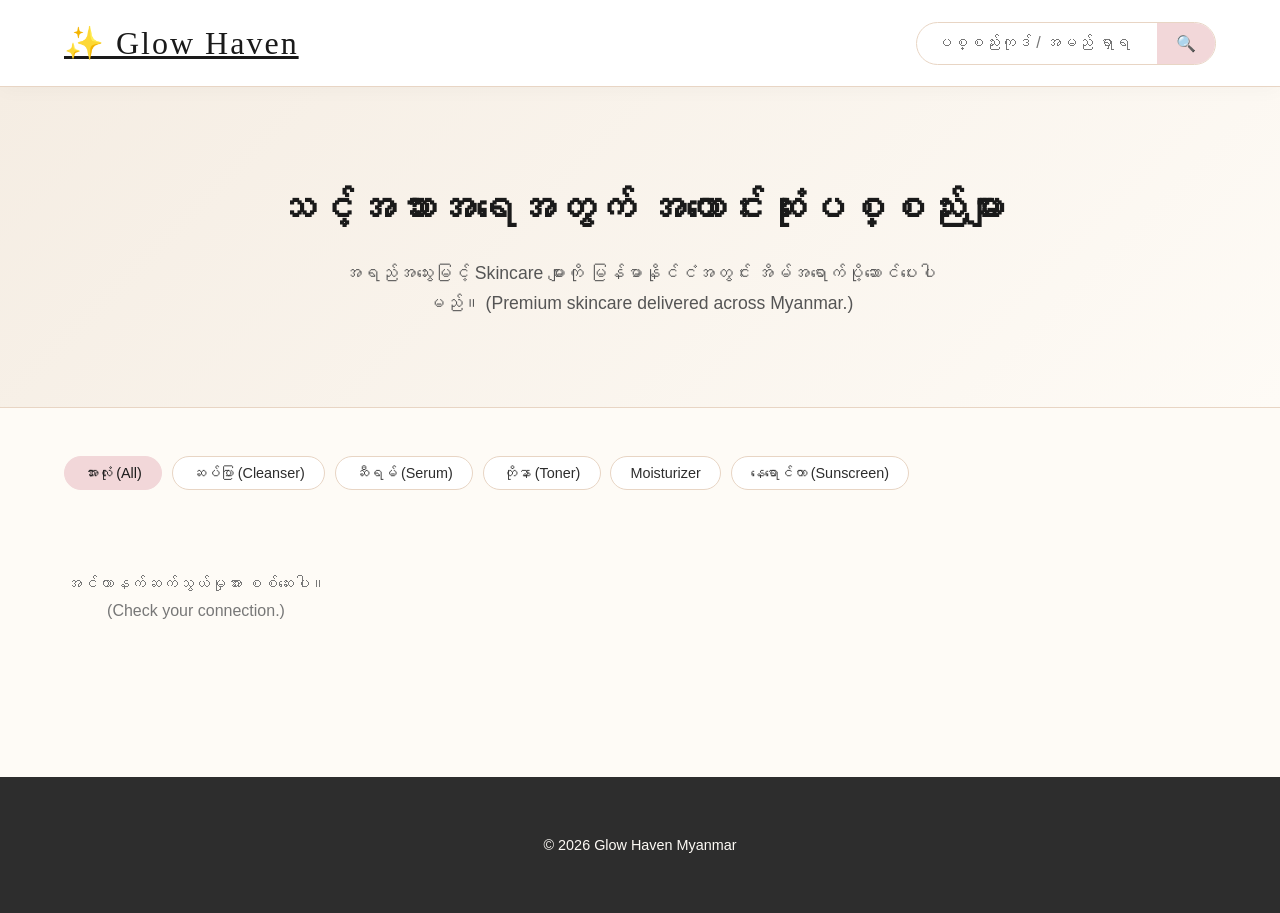
==== index.html @ 2dd92ecd "Initial skincare store" ====
<!DOCTYPE html>
<html lang="my">
<head>
    <meta charset="UTF-8">
    <meta name="viewport" content="width=device-width, initial-scale=1.0">
    <title>Glow Haven | အသားအရေထိန်းပစ္စည်းများ</title>
    <link rel="stylesheet" href="css/style.css">
</head>
<body>
    <header class="site-header">
        <div class="container">
            <a href="index.html" class="brand-logo">✨ Glow Haven</a>
            <div class="search-box">
                <input type="text" id="searchInput" placeholder="ပစ္စည်းကုဒ် / အမည် ရှာရန်... (SKU or Name)" autocomplete="off">
                <button id="searchBtn" aria-label="ရှာမည်">🔍</button>
            </div>
        </div>
    </header>

    <section class="hero">
        <div class="container">
            <h2>သင့်အသားအရေအတွက် အကောင်းဆုံးပစ္စည်းများ</h2>
            <p>အရည်အသွေးမြင့် Skincare များကို မြန်မာနိုင်ငံအတွင်း အိမ်အရောက်ပို့ဆောင်ပေးပါမည်။ (Premium skincare delivered across Myanmar.)</p>
        </div>
    </section>

    <main class="container">
        <div class="filter-bar" id="filterBar">
            <button class="filter-chip active" data-filter="all">အားလုံး (All)</button>
            <button class="filter-chip" data-filter="Cleanser">ဆပ်ပြာ (Cleanser)</button>
            <button class="filter-chip" data-filter="Serum">ဆီရမ် (Serum)</button>
            <button class="filter-chip" data-filter="Toner">တိုနာ (Toner)</button>
            <button class="filter-chip" data-filter="Moisturizer">Moisturizer</button>
            <button class="filter-chip" data-filter="Sunscreen">နေရောင်ကာ (Sunscreen)</button>
        </div>

        <section id="featured-section" class="product-grid">
            <div class="loading-spinner">
                <div class="spinner"></div>
                <p>ပစ္စည်းများကို ရယူနေသည်... (Loading products)</p>
            </div>
        </section>
    </main>

    <footer class="site-footer">
        <div class="container">
            <p>© 2026 Glow Haven Myanmar</p>
        </div>
    </footer>

    <script src="js/config.js"></script>
    <script src="js/data.js"></script>
    <script src="js/search.js"></script>
    <script src="js/ui.js"></script>
    <script src="js/telegram.js"></script>
    <script>
        document.addEventListener('DOMContentLoaded', async () => {
            try {
                await fetchProducts();
                const featured = products.filter(p => p.featured).length ? products.filter(p => p.featured) : products;
                renderProducts(featured);
            } catch (e) {
                document.getElementById('featured-section').innerHTML = '<p class="empty-state">အင်တာနက်ဆက်သွယ်မှုအား စစ်ဆေးပါ။ (Check your connection.)</p>';
            }

            // Filter buttons
            document.querySelectorAll('.filter-chip').forEach(chip => {
                chip.addEventListener('click', () => {
                    document.querySelectorAll('.filter-chip').forEach(c => c.classList.remove('active'));
                    chip.classList.add('active');
                    const cat = chip.getAttribute('data-filter');
                    if (cat === 'all') {
                        renderProducts(products);
                    } else {
                        filterProducts({ category: cat });
                    }
                });
            });

            // Search
            const searchInput = document.getElementById('searchInput');
            const searchBtn = document.getElementById('searchBtn');
            function performSearch() { handleSearch(searchInput.value); }
            searchBtn.addEventListener('click', performSearch);
            let debounce;
            searchInput.addEventListener('input', () => {
                clearTimeout(debounce);
                debounce = setTimeout(performSearch, 300);
            });
            searchInput.addEventListener('keypress', (e) => {
                if (e.key === 'Enter') { clearTimeout(debounce); performSearch(); }
            });
        });
    </script>
</body>
</html>
---- css/style.css ----
/* ============================================
   LUXURY SKINCARE DESIGN – WHITE + BEIGE + SOFT PINK
   Accents: Black & Deep Red
   ============================================ */

:root {
    --white: #FFFFFF;
    --cream: #FEFBF6;
    --beige: #F5EDE3;
    --beige-light: #E8D5C4;
    --soft-pink: #F2D7D9;
    --soft-pink-light: #F9ECEE;
    --charcoal: #2D2D2D;
    --soft-black: #1A1A1A;
    --deep-red: #B71C1C;
    --red-hover: #C1292E;
    --gold-accent: #C9A96E; /* kept for subtle elements */

    --font-heading: 'Georgia', 'Times New Roman', 'Padauk', 'Noto Sans Myanmar', serif;
    --font-body: 'Padauk', 'Noto Sans Myanmar', 'Helvetica Neue', Arial, sans-serif;

    --radius-sm: 6px;
    --radius-md: 12px;
    --radius-pill: 30px;
    --shadow-card: 0 4px 20px rgba(0,0,0,0.04);
    --shadow-hover: 0 10px 30px rgba(0,0,0,0.08);
    --transition: 0.3s cubic-bezier(0.4, 0, 0.2, 1);
}

* { box-sizing: border-box; margin: 0; padding: 0; }
html { font-size: 16px; scroll-behavior: smooth; }
body {
    font-family: var(--font-body);
    background: var(--cream);
    color: var(--charcoal);
    line-height: 1.7;
}

.container { width: 90%; max-width: 1200px; margin: 0 auto; padding: 1.5rem 0; }

/* HEADER */
.site-header {
    background: rgba(255,255,255,0.95);
    backdrop-filter: blur(10px);
    box-shadow: 0 2px 20px rgba(0,0,0,0.03);
    position: sticky; top: 0; z-index: 100;
    border-bottom: 1px solid var(--beige-light);
}
.site-header .container {
    display: flex; justify-content: space-between; align-items: center; padding: 1rem 0;
}
.brand-logo {
    font-family: var(--font-heading);
    font-size: 2rem; color: var(--soft-black);
    letter-spacing: 2px;
}
.search-box {
    display: flex; align-items: center;
    background: var(--white); border: 1px solid var(--beige-light);
    border-radius: var(--radius-pill); overflow: hidden;
    transition: var(--transition);
}
.search-box:focus-within {
    border-color: var(--soft-pink); box-shadow: 0 0 0 4px rgba(242,215,217,0.4);
}
.search-box input {
    border: none; padding: 0.7rem 1.2rem; font-size: 1rem;
    outline: none; width: 240px; background: transparent;
    font-family: var(--font-body);
}
.search-box button {
    background: var(--soft-pink); border: none; padding: 0.7rem 1.2rem;
    color: var(--soft-black); font-size: 1rem; cursor: pointer;
    transition: var(--transition);
}
.search-box button:hover { background: var(--beige-light); }

/* HERO */
.hero {
    background: linear-gradient(135deg, var(--beige) 0%, var(--cream) 100%);
    padding: 4rem 0; text-align: center;
    border-bottom: 1px solid var(--beige-light);
}
.hero h2 { font-family: var(--font-heading); font-size: 2.5rem; color: var(--soft-black); margin-bottom: 1rem; }
.hero p { font-size: 1.1rem; color: #555; max-width: 600px; margin: 0 auto; }

/* FILTER BAR */
.filter-bar {
    display: flex; flex-wrap: wrap; gap: 0.6rem; margin: 1.5rem 0;
}
.filter-chip {
    padding: 0.5rem 1.2rem;
    border: 1px solid var(--beige-light);
    border-radius: var(--radius-pill);
    background: var(--white);
    font-size: 0.9rem; cursor: pointer;
    transition: var(--transition);
    color: var(--charcoal);
}
.filter-chip.active, .filter-chip:hover {
    background: var(--soft-pink); border-color: var(--soft-pink);
    color: var(--soft-black);
}

/* PRODUCT GRID */
.product-grid {
    display: grid;
    grid-template-columns: repeat(auto-fill, minmax(240px, 1fr));
    gap: 2rem; margin: 2rem 0;
}

/* PRODUCT CARD */
.product-card {
    background: var(--white); border-radius: var(--radius-md);
    overflow: hidden; box-shadow: var(--shadow-card);
    transition: var(--transition); cursor: pointer;
    border: 1px solid transparent;
}
.product-card:hover {
    transform: translateY(-6px);
    box-shadow: var(--shadow-hover);
    border-color: var(--soft-pink);
}
.card-image-container { position: relative; overflow: hidden; }
.card-image-container img {
    width: 100%; height: 260px; object-fit: cover;
    transition: transform 0.5s ease;
}
.product-card:hover img { transform: scale(1.04); }
.product-info { padding: 1rem 1rem 1.5rem; display: flex; flex-direction: column; gap: 0.4rem; }
.product-code {
    font-size: 0.75rem; text-transform: uppercase; color: var(--deep-red);
    font-weight: 600; letter-spacing: 1px;
}
.product-info h3 { font-family: var(--font-heading); font-size: 1.1rem; color: var(--soft-black); }
.short-desc { font-size: 0.9rem; color: #666; }
.price { font-weight: 600; font-size: 1.1rem; color: var(--charcoal); }

/* Discount styles */
.discount-badge {
    position: absolute; top: 10px; left: 10px;
    background: var(--deep-red); color: white; font-weight: 700;
    padding: 0.25rem 0.7rem; border-radius: var(--radius-pill);
    font-size: 0.8rem; box-shadow: 0 2px 8px rgba(0,0,0,0.15);
}
.price-stack { display: flex; flex-direction: column; gap: 0.2rem; }
.original-price { text-decoration: line-through; color: #999; font-size: 0.9rem; }
.current-price { font-weight: 600; color: var(--charcoal); }
.countdown { font-size: 0.8rem; color: var(--deep-red); margin-top: 0.2rem; font-weight: 500; }
.countdown.large { font-size: 1rem; margin: 0.5rem 0; }

/* Buttons */
.btn-detail, .btn-order {
    display: inline-block; padding: 0.6rem 1.4rem; border-radius: var(--radius-pill);
    font-weight: 500; font-size: 0.9rem; text-align: center;
    transition: var(--transition); width: fit-content; border: none;
}
.btn-detail {
    background: transparent; border: 1px solid var(--soft-pink);
    color: var(--soft-black);
}
.btn-detail:hover { background: var(--soft-pink); color: var(--soft-black); }
.telegram-order {
    background: #0088cc; color: white;
    display: inline-flex; align-items: center; gap: 0.4rem;
    box-shadow: 0 4px 12px rgba(0,136,204,0.3);
}
.telegram-order:hover { background: #0077b5; transform: translateY(-2px); }

/* Detail page */
.product-detail-container { display: grid; grid-template-columns: 1fr 1fr; gap: 2rem; margin: 2rem 0; }
.product-gallery { display: flex; flex-direction: column; gap: 1rem; }
.main-image { border-radius: var(--radius-md); box-shadow: var(--shadow-card); aspect-ratio: 1/1; object-fit: cover; }
.thumbnail-list { display: flex; gap: 0.5rem; flex-wrap: wrap; }
.thumbnail {
    width: 60px; height: 60px; border-radius: var(--radius-sm); object-fit: cover;
    cursor: pointer; border: 2px solid transparent; transition: var(--transition);
}
.thumbnail:hover, .thumbnail.active { border-color: var(--soft-pink); }
.detail-info { display: flex; flex-direction: column; gap: 1rem; }
.product-code-large { font-size: 1rem; color: var(--deep-red); font-weight: 700; letter-spacing: 2px; }
.detail-info h1 { font-family: var(--font-heading); font-size: 2rem; color: var(--soft-black); }
.brand { color: #777; }
.discount-detail { display: flex; align-items: baseline; gap: 0.8rem; margin: 0.5rem 0; }
.discount-detail .current-price { font-size: 1.6rem; font-weight: 600; }
.stock-badge { display: inline-block; padding: 0.2rem 1rem; border-radius: var(--radius-pill); font-size: 0.85rem; font-weight: 500; }
.in-stock { background: #E6F5E6; color: #2A5A2A; }
.low-stock { background: #FFF3E0; color: #B85C00; }
.out-of-stock { background: #FFEBEE; color: #B71C1C; }
.description-block { background: var(--beige); padding: 1.2rem; border-radius: var(--radius-md); }
.description-block h3 { font-family: var(--font-heading); margin-bottom: 0.5rem; }
.meta { color: #555; font-size: 0.9rem; }
.order-section { display: flex; flex-direction: column; gap: 1rem; margin-top: 0.5rem; }
.quantity-selector { display: flex; align-items: center; gap: 1rem; }
.qty-control { display: flex; align-items: center; border: 1px solid var(--beige-light); border-radius: var(--radius-pill); overflow: hidden; background: var(--white); }
.qty-control button {
    padding: 0.4rem 1rem; font-size: 1.2rem; background: var(--beige);
    border: none; cursor: pointer; transition: var(--transition);
}
.qty-control button:hover { background: var(--beige-light); }
.qty-control input {
    width: 50px; text-align: center; border: none; font-size: 1rem;
    background: transparent; font-family: var(--font-body);
}

/* Fallback message */
.search-fallback-message {
    background: #FFF9F0; border-left: 4px solid var(--deep-red);
    padding: 1rem; margin-bottom: 1.5rem; border-radius: var(--radius-sm);
    color: var(--charcoal);
}
.empty-state { text-align: center; padding: 3rem 0; color: #777; }

/* FOOTER */
.site-footer { background: var(--charcoal); color: var(--cream); text-align: center; padding: 2rem 0; margin-top: 3rem; font-size: 0.9rem; }

/* RESPONSIVE */
@media (max-width: 768px) {
    .site-header .container { flex-direction: column; }
    .search-box input { width: 160px; }
    .hero h2 { font-size: 2rem; }
    .product-detail-container { grid-template-columns: 1fr; }
    .product-grid { grid-template-columns: repeat(auto-fill, minmax(180px, 1fr)); }
}
@media (max-width: 480px) {
    .product-grid { grid-template-columns: 1fr; }
}

/* Spinner */
.loading-spinner { display: flex; flex-direction: column; align-items: center; gap: 1rem; padding: 3rem 0; }
.spinner {
    width: 40px; height: 40px; border: 3px solid var(--beige-light);
    border-top-color: var(--soft-pink); border-radius: 50%;
    animation: spin 0.8s linear infinite;
}
@keyframes spin { to { transform: rotate(360deg); } }
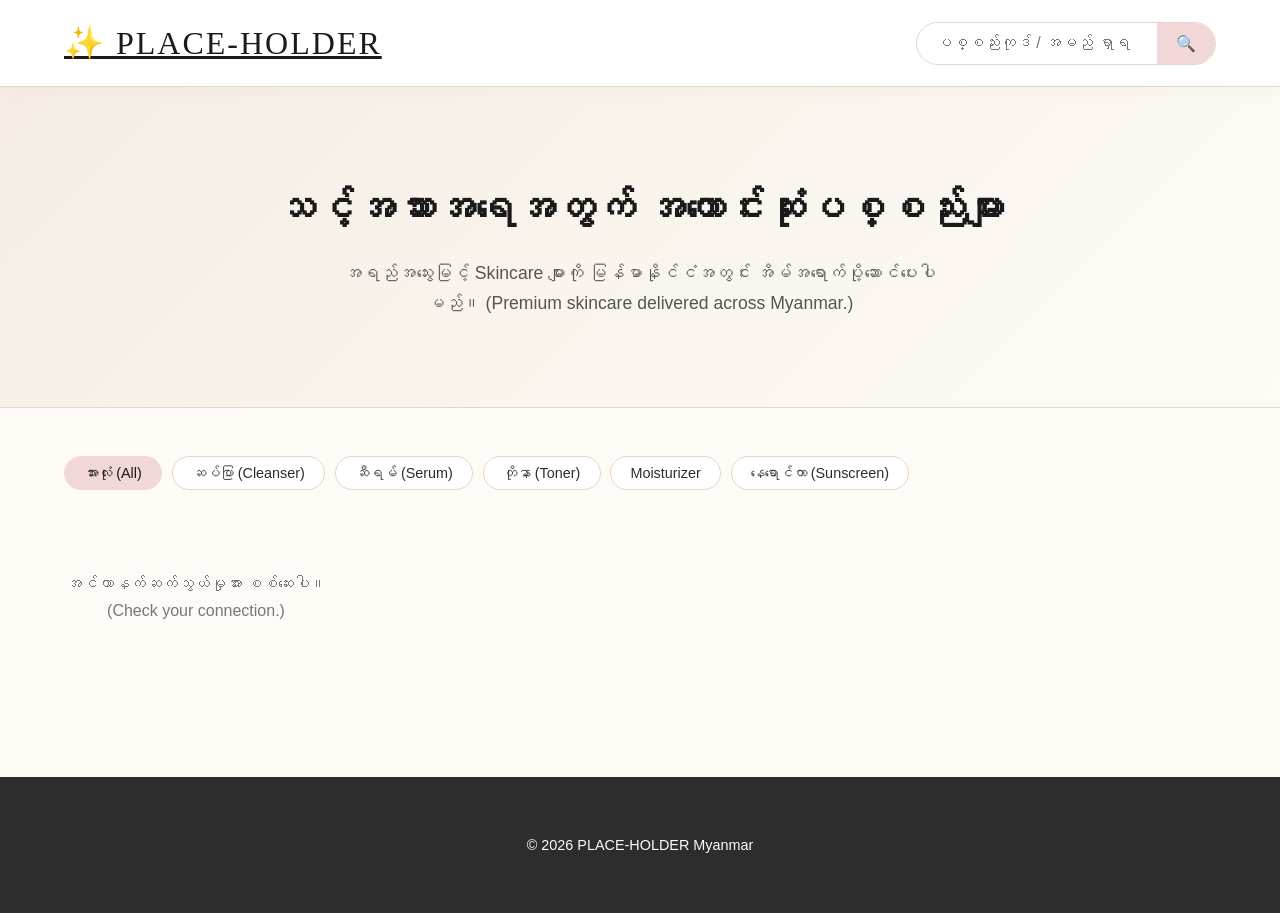
==== commit d594f0f4: "Change store name to PLACE-HOLDER" ====
--- a/index.html
+++ b/index.html
@@ -3,13 +3,13 @@
 <head>
     <meta charset="UTF-8">
     <meta name="viewport" content="width=device-width, initial-scale=1.0">
-    <title>Glow Haven | အသားအရေထိန်းပစ္စည်းများ</title>
+    <title>PLACE-HOLDER | အသားအရေထိန်းပစ္စည်းများ</title>
     <link rel="stylesheet" href="css/style.css">
 </head>
 <body>
     <header class="site-header">
         <div class="container">
-            <a href="index.html" class="brand-logo">✨ Glow Haven</a>
+            <a href="index.html" class="brand-logo">✨ PLACE-HOLDER</a>
             <div class="search-box">
                 <input type="text" id="searchInput" placeholder="ပစ္စည်းကုဒ် / အမည် ရှာရန်... (SKU or Name)" autocomplete="off">
                 <button id="searchBtn" aria-label="ရှာမည်">🔍</button>
@@ -44,7 +44,7 @@
 
     <footer class="site-footer">
         <div class="container">
-            <p>© 2026 Glow Haven Myanmar</p>
+            <p>© 2026 PLACE-HOLDER Myanmar</p>
         </div>
     </footer>
 
--- a/css/style.css
+++ b/css/style.css
@@ -1,6 +1,7 @@
 /* ============================================
-   LUXURY SKINCARE DESIGN – WHITE + BEIGE + SOFT PINK
+   LUXURY SKINCARE – WHITE + BEIGE + SOFT PINK
    Accents: Black & Deep Red
+   Mobile‑first, Burmese + English
    ============================================ */
 
 :root {
@@ -14,7 +15,7 @@
     --soft-black: #1A1A1A;
     --deep-red: #B71C1C;
     --red-hover: #C1292E;
-    --gold-accent: #C9A96E; /* kept for subtle elements */
+    --gold-accent: #C9A96E;
 
     --font-heading: 'Georgia', 'Times New Roman', 'Padauk', 'Noto Sans Myanmar', serif;
     --font-body: 'Padauk', 'Noto Sans Myanmar', 'Helvetica Neue', Arial, sans-serif;
@@ -167,70 +168,232 @@
 }
 .telegram-order:hover { background: #0077b5; transform: translateY(-2px); }
 
-/* Detail page */
-.product-detail-container { display: grid; grid-template-columns: 1fr 1fr; gap: 2rem; margin: 2rem 0; }
-.product-gallery { display: flex; flex-direction: column; gap: 1rem; }
-.main-image { border-radius: var(--radius-md); box-shadow: var(--shadow-card); aspect-ratio: 1/1; object-fit: cover; }
-.thumbnail-list { display: flex; gap: 0.5rem; flex-wrap: wrap; }
+/* ========== PRODUCT DETAIL PAGE ========== */
+.product-detail-container {
+    display: grid;
+    grid-template-columns: 1fr 1fr;
+    gap: 2rem;
+    margin: 2rem 0;
+    align-items: start;
+}
+
+/* Gallery */
+.product-gallery {
+    display: flex;
+    flex-direction: column;
+    gap: 1rem;
+}
+.main-image-wrapper {
+    position: relative;
+    border-radius: var(--radius-md);
+    overflow: hidden;
+    background: var(--white);
+    box-shadow: var(--shadow-card);
+}
+.main-image {
+    width: 100%;
+    height: auto;
+    max-height: 500px;
+    object-fit: contain;        /* ← shows full image, no crop */
+    display: block;
+    background: #fafafa;
+}
+
+/* Slideshow arrows */
+.slideshow-btn {
+    position: absolute;
+    top: 50%;
+    transform: translateY(-50%);
+    background: rgba(255,255,255,0.85);
+    border: none;
+    color: var(--charcoal);
+    font-size: 1.8rem;
+    width: 40px;
+    height: 40px;
+    border-radius: 50%;
+    display: flex;
+    align-items: center;
+    justify-content: center;
+    cursor: pointer;
+    box-shadow: 0 2px 8px rgba(0,0,0,0.1);
+    transition: var(--transition);
+    z-index: 2;
+}
+.slideshow-btn:hover {
+    background: white;
+    color: var(--deep-red);
+}
+.slideshow-btn.prev { left: 10px; }
+.slideshow-btn.next { right: 10px; }
+
+/* Thumbnails */
+.thumbnail-list {
+    display: flex;
+    gap: 0.5rem;
+    flex-wrap: wrap;
+}
 .thumbnail {
-    width: 60px; height: 60px; border-radius: var(--radius-sm); object-fit: cover;
-    cursor: pointer; border: 2px solid transparent; transition: var(--transition);
-}
-.thumbnail:hover, .thumbnail.active { border-color: var(--soft-pink); }
-.detail-info { display: flex; flex-direction: column; gap: 1rem; }
-.product-code-large { font-size: 1rem; color: var(--deep-red); font-weight: 700; letter-spacing: 2px; }
-.detail-info h1 { font-family: var(--font-heading); font-size: 2rem; color: var(--soft-black); }
-.brand { color: #777; }
-.discount-detail { display: flex; align-items: baseline; gap: 0.8rem; margin: 0.5rem 0; }
-.discount-detail .current-price { font-size: 1.6rem; font-weight: 600; }
-.stock-badge { display: inline-block; padding: 0.2rem 1rem; border-radius: var(--radius-pill); font-size: 0.85rem; font-weight: 500; }
+    width: 60px;
+    height: 60px;
+    border-radius: var(--radius-sm);
+    object-fit: contain;       /* ← no zoom, whole image visible */
+    cursor: pointer;
+    border: 2px solid transparent;
+    background: #fafafa;
+    transition: var(--transition);
+}
+.thumbnail:hover,
+.thumbnail.active {
+    border-color: var(--soft-pink);
+}
+
+/* Detail info (text size balanced) */
+.detail-info {
+    display: flex;
+    flex-direction: column;
+    gap: 1rem;
+    font-size: 1rem;           /* base size increased */
+}
+.product-code-large {
+    font-size: 1rem;
+    color: var(--deep-red);
+    font-weight: 700;
+    letter-spacing: 2px;
+}
+.detail-info h1 {
+    font-family: var(--font-heading);
+    font-size: 2rem;
+    color: var(--soft-black);
+}
+.brand { color: #777; font-size: 1rem; }
+.discount-detail {
+    display: flex;
+    align-items: baseline;
+    gap: 0.8rem;
+    margin: 0.5rem 0;
+}
+.discount-detail .current-price {
+    font-size: 1.6rem;
+    font-weight: 600;
+}
+.stock-badge {
+    display: inline-block;
+    padding: 0.2rem 1rem;
+    border-radius: var(--radius-pill);
+    font-size: 0.85rem;
+    font-weight: 500;
+}
 .in-stock { background: #E6F5E6; color: #2A5A2A; }
 .low-stock { background: #FFF3E0; color: #B85C00; }
 .out-of-stock { background: #FFEBEE; color: #B71C1C; }
-.description-block { background: var(--beige); padding: 1.2rem; border-radius: var(--radius-md); }
-.description-block h3 { font-family: var(--font-heading); margin-bottom: 0.5rem; }
-.meta { color: #555; font-size: 0.9rem; }
-.order-section { display: flex; flex-direction: column; gap: 1rem; margin-top: 0.5rem; }
-.quantity-selector { display: flex; align-items: center; gap: 1rem; }
-.qty-control { display: flex; align-items: center; border: 1px solid var(--beige-light); border-radius: var(--radius-pill); overflow: hidden; background: var(--white); }
+
+.description-block {
+    background: var(--beige);
+    padding: 1.2rem;
+    border-radius: var(--radius-md);
+    font-size: 1rem;
+}
+.description-block h3 {
+    font-family: var(--font-heading);
+    margin-bottom: 0.5rem;
+    font-size: 1.1rem;
+}
+.meta {
+    color: #555;
+    font-size: 0.95rem;
+    line-height: 1.6;
+}
+
+/* Order section */
+.order-section {
+    display: flex;
+    flex-direction: column;
+    gap: 1rem;
+    margin-top: 0.5rem;
+}
+.quantity-selector {
+    display: flex;
+    align-items: center;
+    gap: 1rem;
+}
+.qty-control {
+    display: flex;
+    align-items: center;
+    border: 1px solid var(--beige-light);
+    border-radius: var(--radius-pill);
+    overflow: hidden;
+    background: var(--white);
+}
 .qty-control button {
-    padding: 0.4rem 1rem; font-size: 1.2rem; background: var(--beige);
-    border: none; cursor: pointer; transition: var(--transition);
+    padding: 0.4rem 1rem;
+    font-size: 1.2rem;
+    background: var(--beige);
+    border: none;
+    cursor: pointer;
+    transition: var(--transition);
 }
 .qty-control button:hover { background: var(--beige-light); }
 .qty-control input {
-    width: 50px; text-align: center; border: none; font-size: 1rem;
-    background: transparent; font-family: var(--font-body);
+    width: 50px;
+    text-align: center;
+    border: none;
+    font-size: 1rem;
+    background: transparent;
+    font-family: var(--font-body);
 }
 
 /* Fallback message */
 .search-fallback-message {
-    background: #FFF9F0; border-left: 4px solid var(--deep-red);
-    padding: 1rem; margin-bottom: 1.5rem; border-radius: var(--radius-sm);
+    background: #FFF9F0;
+    border-left: 4px solid var(--deep-red);
+    padding: 1rem;
+    margin-bottom: 1.5rem;
+    border-radius: var(--radius-sm);
     color: var(--charcoal);
 }
 .empty-state { text-align: center; padding: 3rem 0; color: #777; }
 
 /* FOOTER */
-.site-footer { background: var(--charcoal); color: var(--cream); text-align: center; padding: 2rem 0; margin-top: 3rem; font-size: 0.9rem; }
+.site-footer {
+    background: var(--charcoal);
+    color: var(--cream);
+    text-align: center;
+    padding: 2rem 0;
+    margin-top: 3rem;
+    font-size: 0.9rem;
+}
 
 /* RESPONSIVE */
 @media (max-width: 768px) {
     .site-header .container { flex-direction: column; }
     .search-box input { width: 160px; }
     .hero h2 { font-size: 2rem; }
-    .product-detail-container { grid-template-columns: 1fr; }
-    .product-grid { grid-template-columns: repeat(auto-fill, minmax(180px, 1fr)); }
+    .product-detail-container {
+        grid-template-columns: 1fr;
+    }
+    .product-grid {
+        grid-template-columns: repeat(auto-fill, minmax(180px, 1fr));
+    }
+    .main-image { max-height: 400px; }
 }
 @media (max-width: 480px) {
     .product-grid { grid-template-columns: 1fr; }
 }
 
 /* Spinner */
-.loading-spinner { display: flex; flex-direction: column; align-items: center; gap: 1rem; padding: 3rem 0; }
+.loading-spinner {
+    display: flex;
+    flex-direction: column;
+    align-items: center;
+    gap: 1rem;
+    padding: 3rem 0;
+}
 .spinner {
-    width: 40px; height: 40px; border: 3px solid var(--beige-light);
-    border-top-color: var(--soft-pink); border-radius: 50%;
+    width: 40px;
+    height: 40px;
+    border: 3px solid var(--beige-light);
+    border-top-color: var(--soft-pink);
+    border-radius: 50%;
     animation: spin 0.8s linear infinite;
 }
 @keyframes spin { to { transform: rotate(360deg); } }
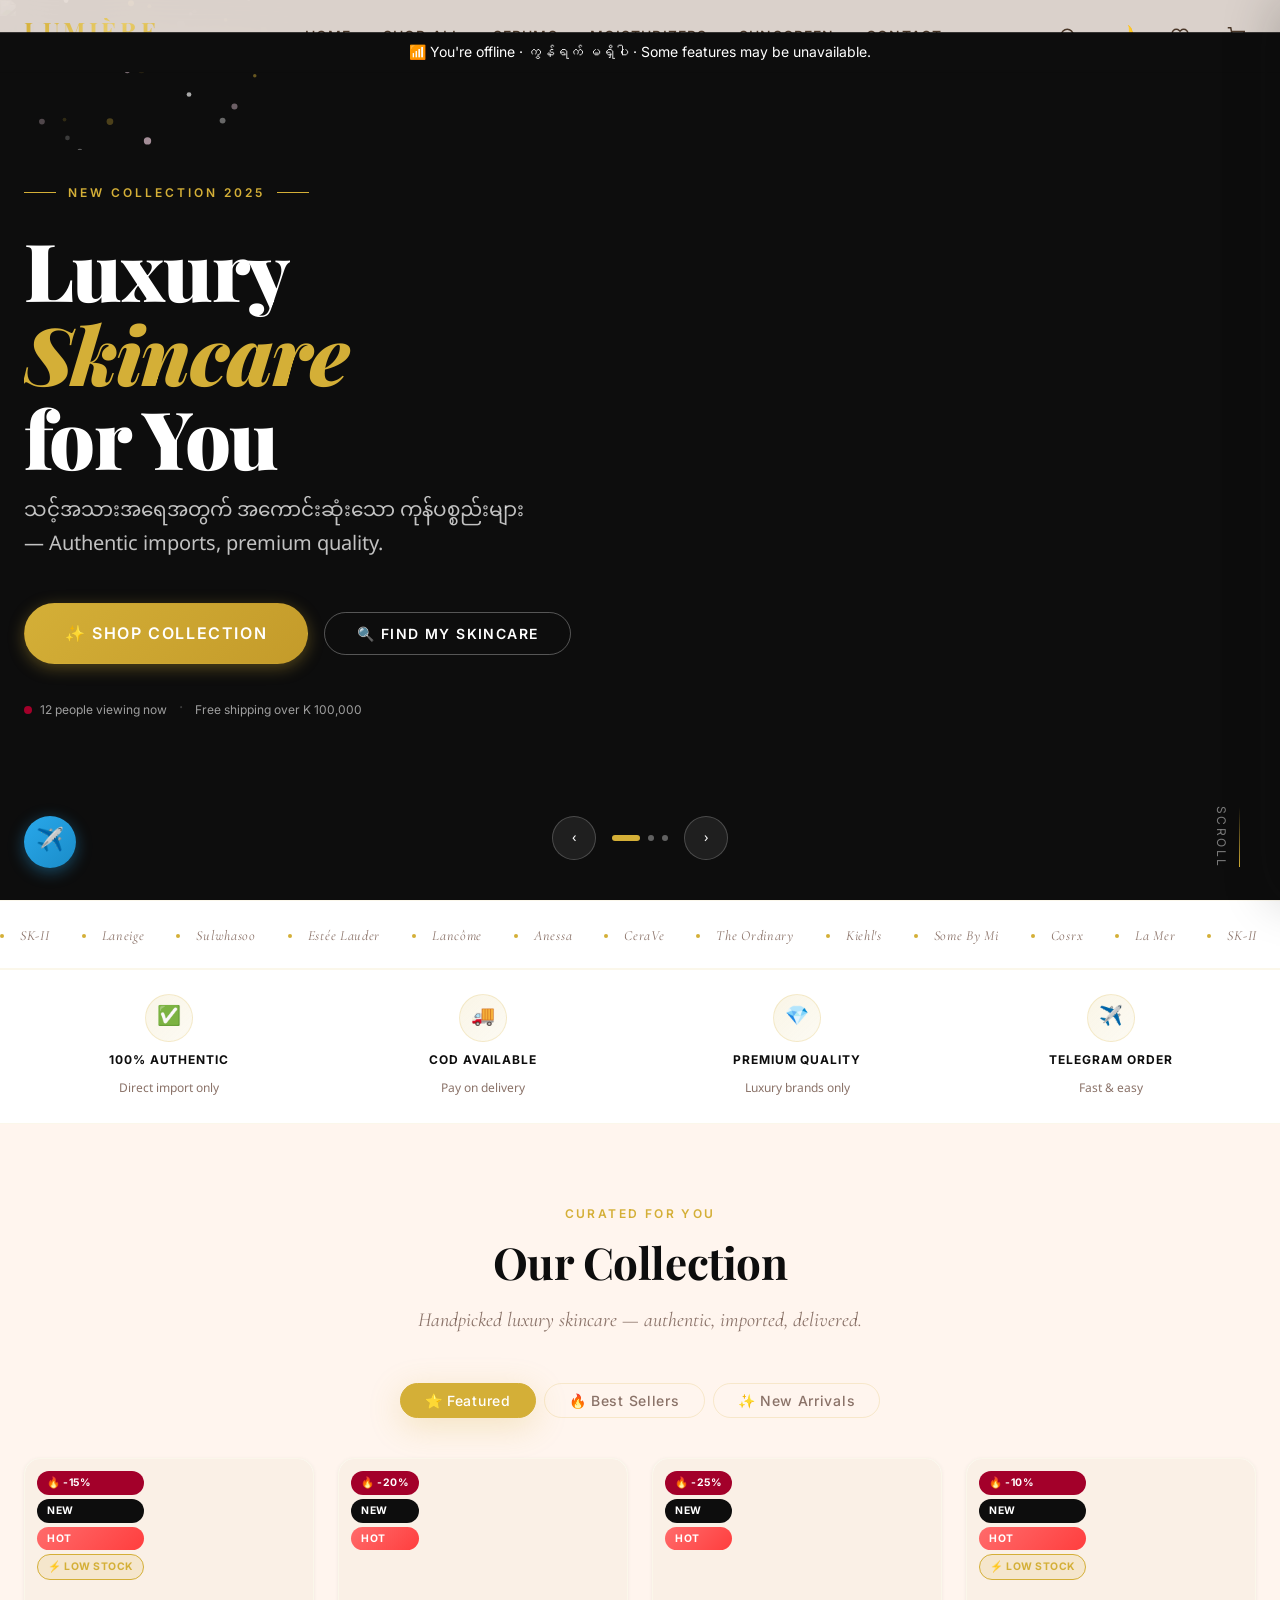
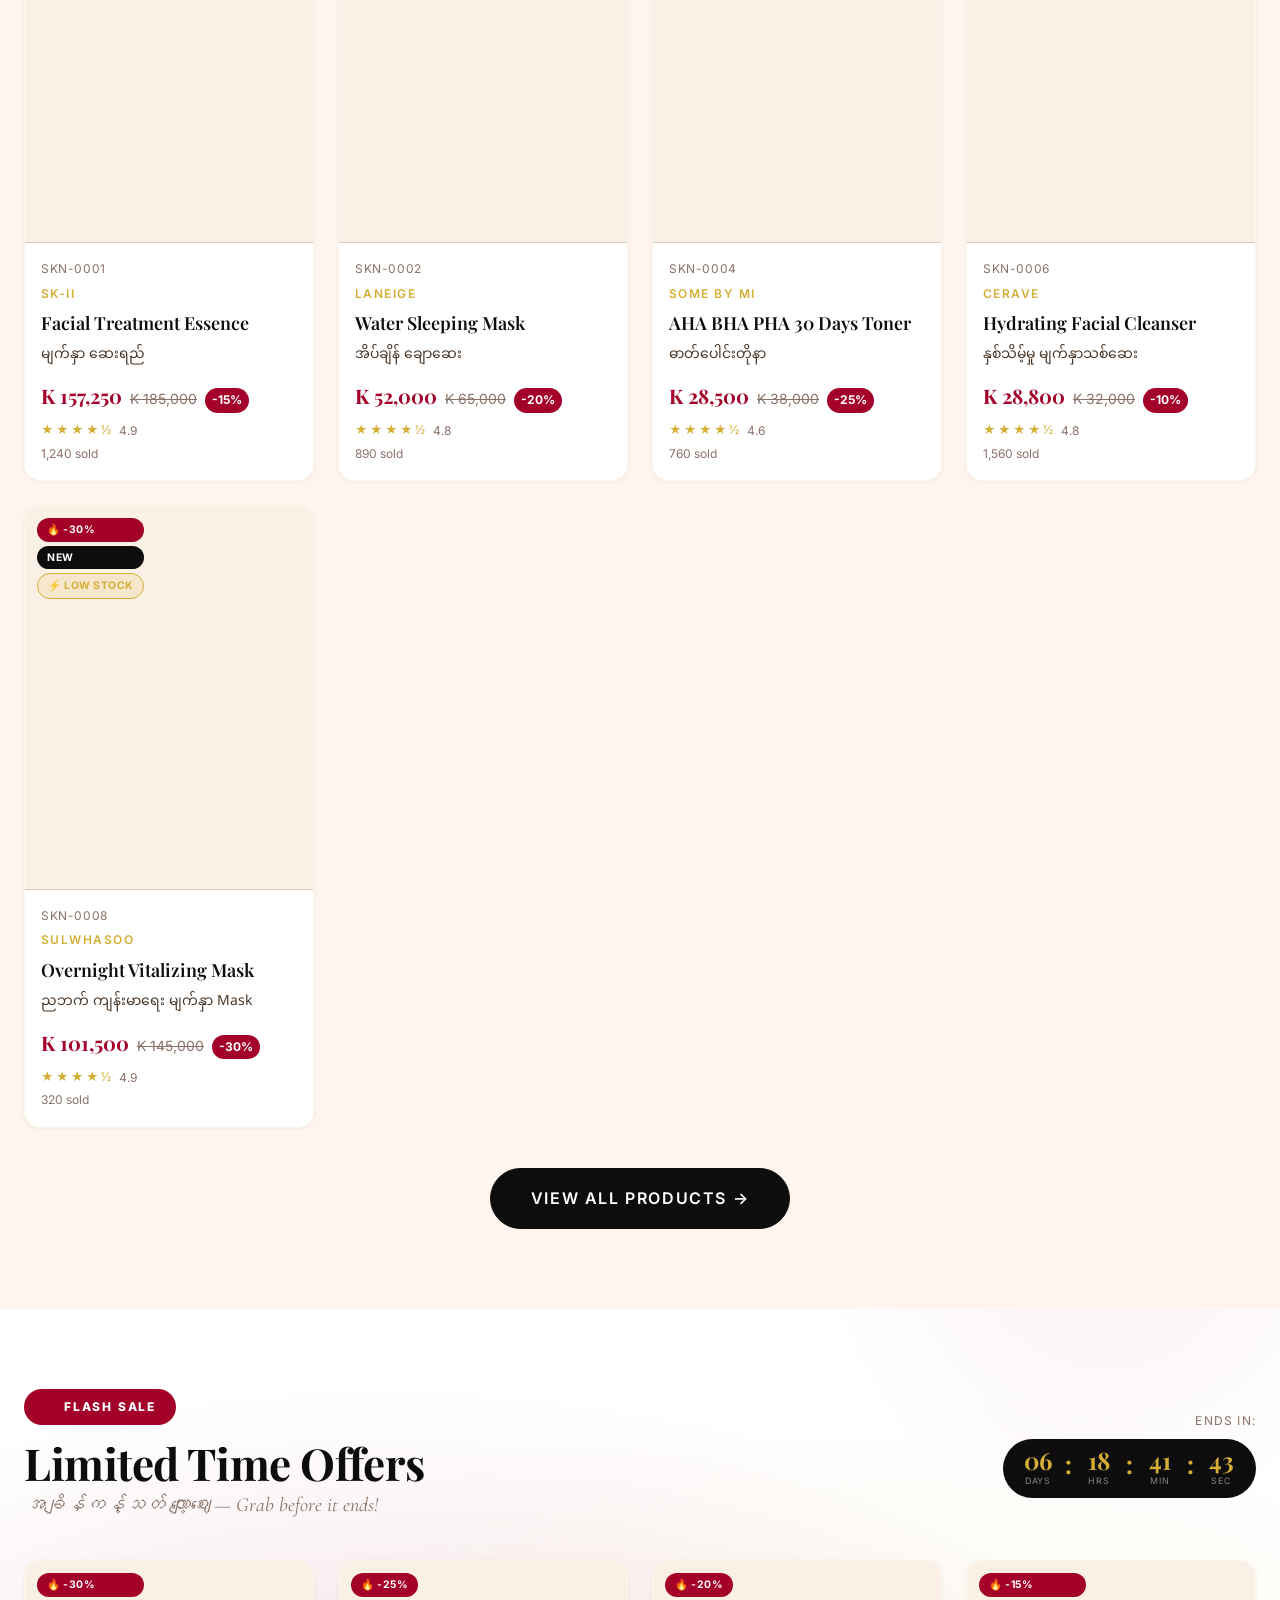
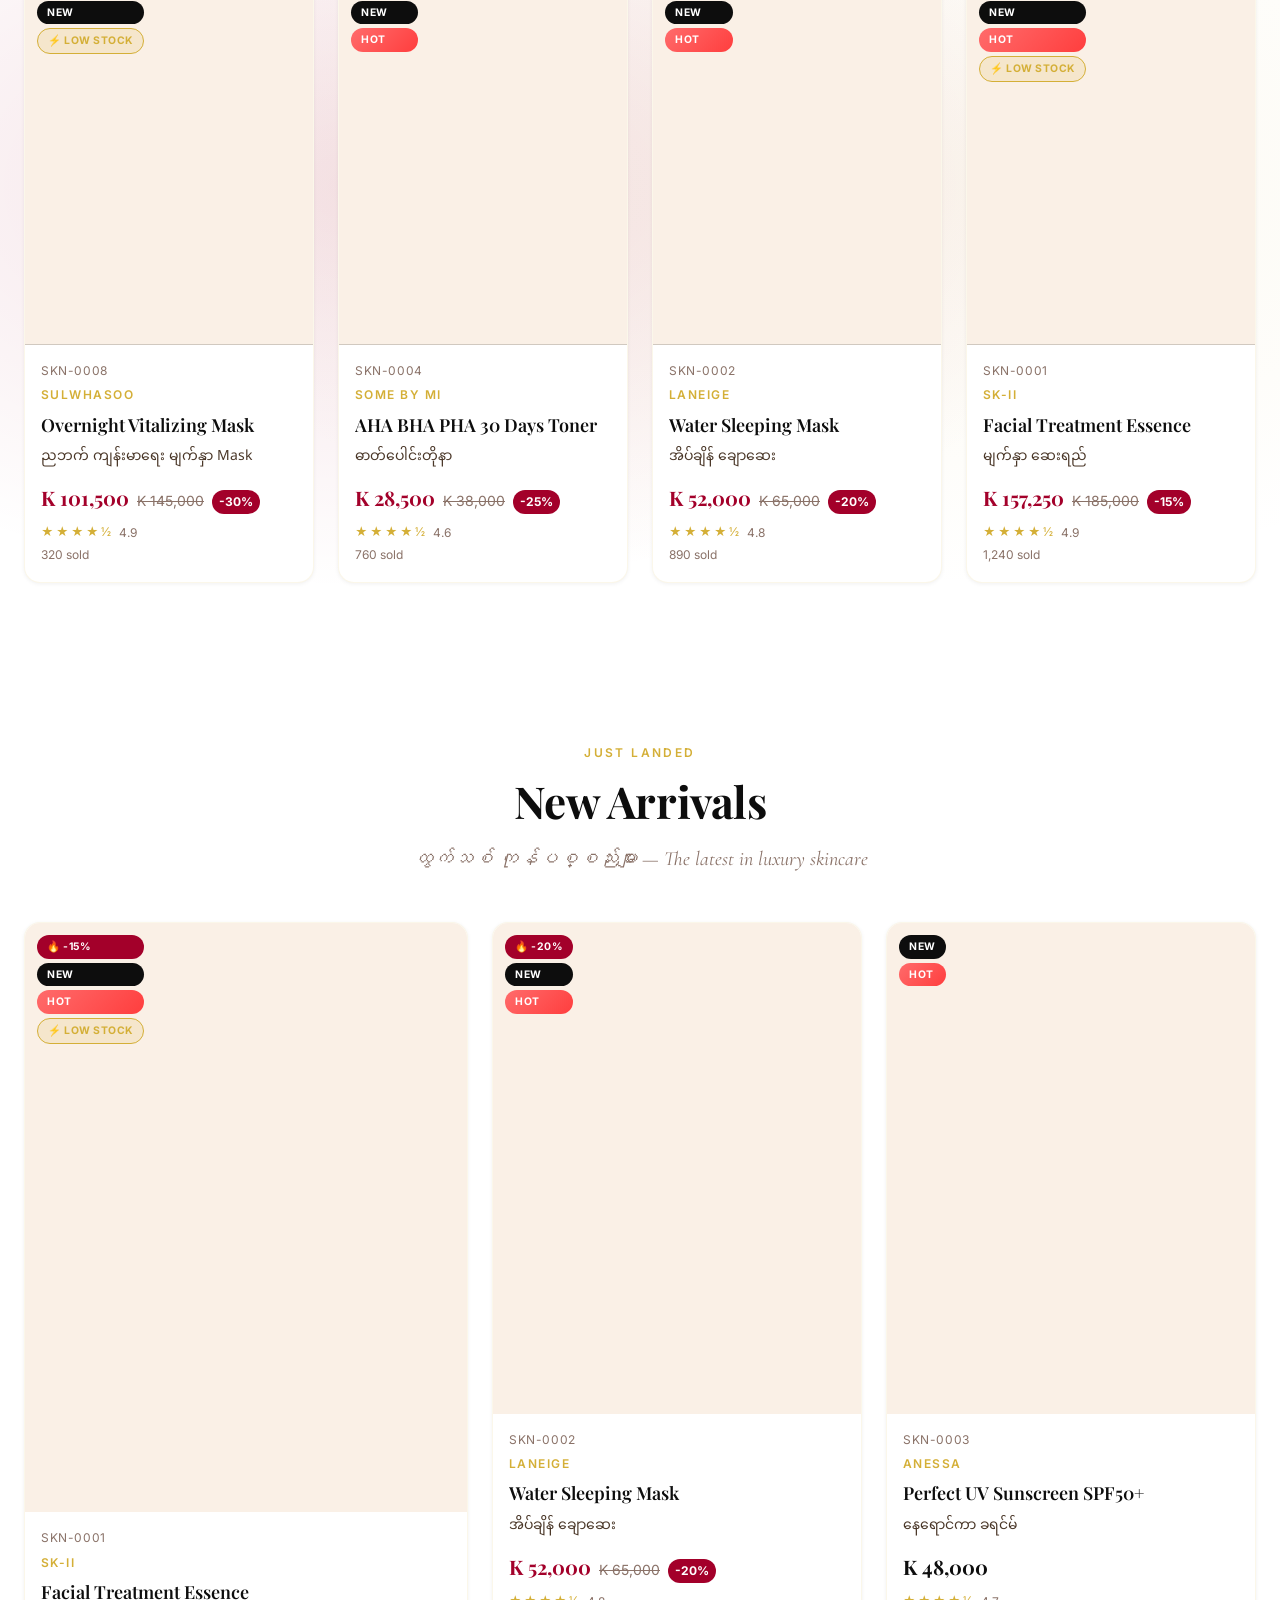
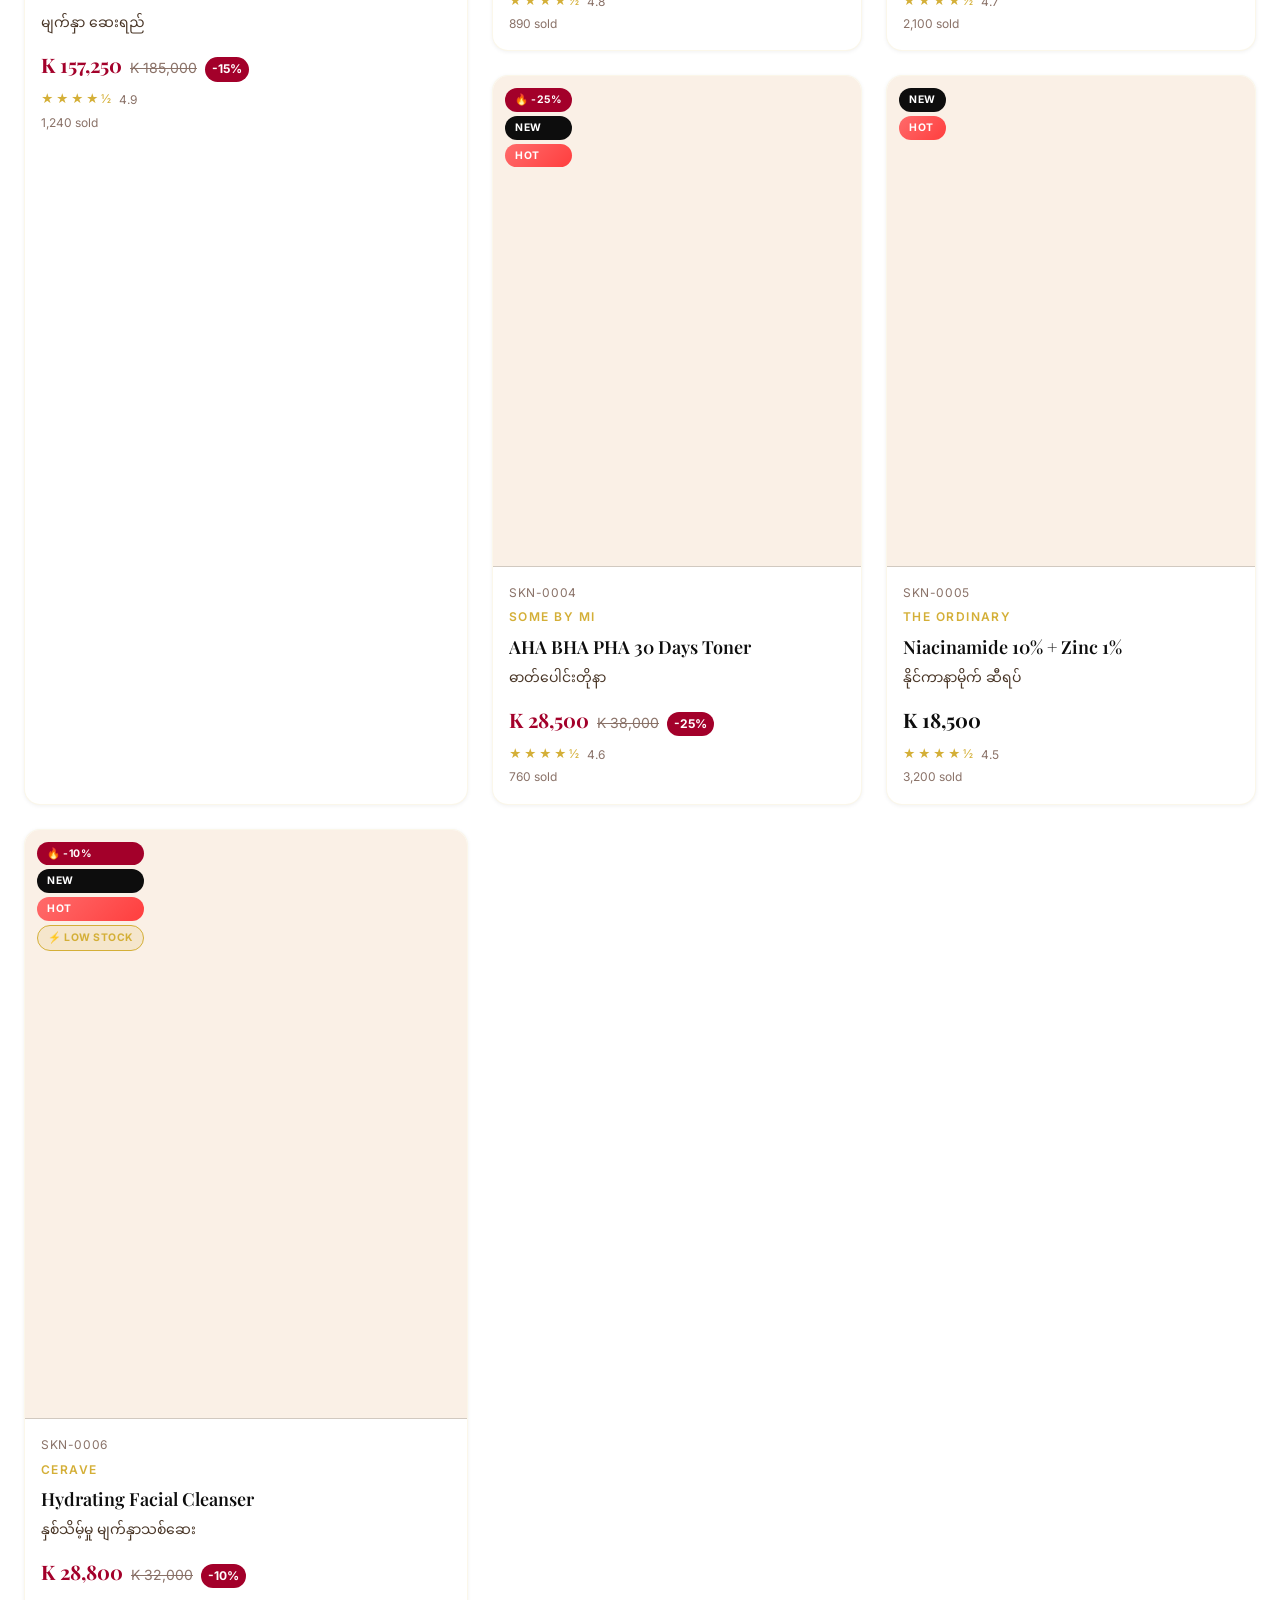
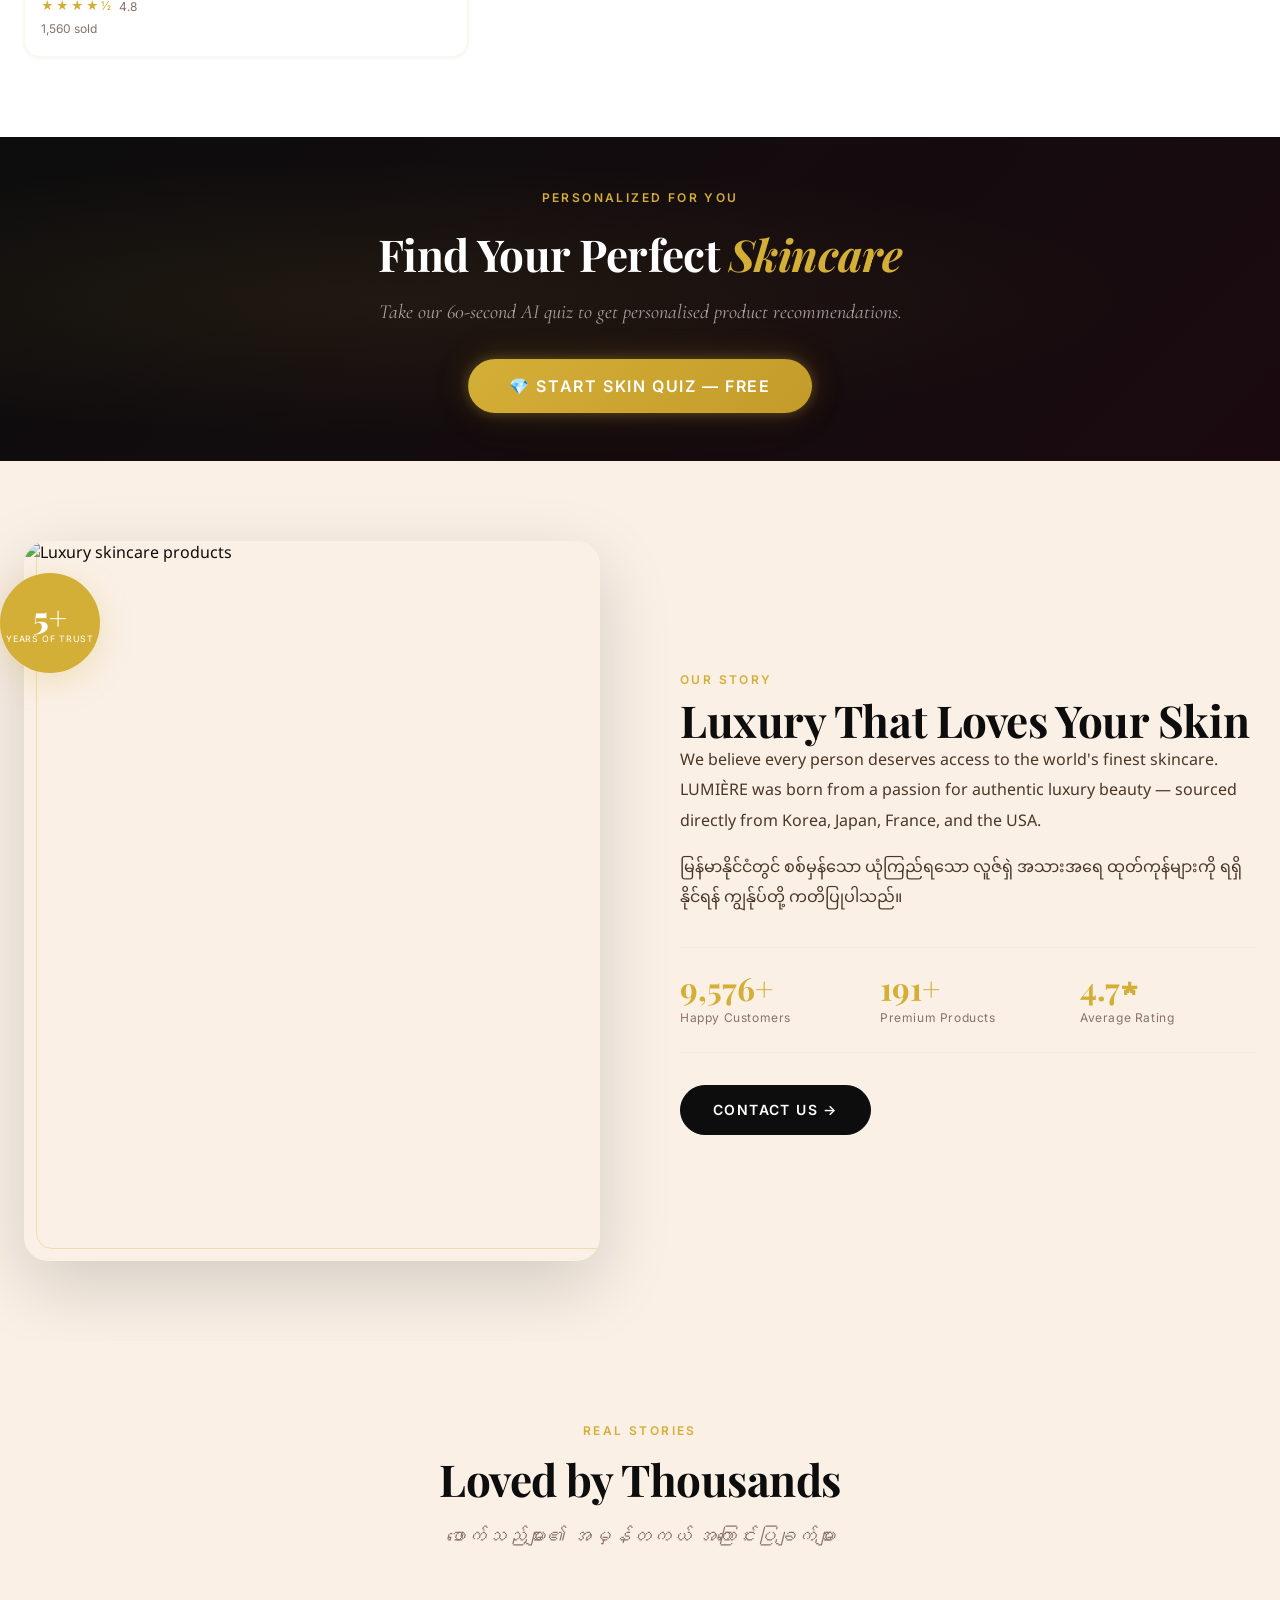
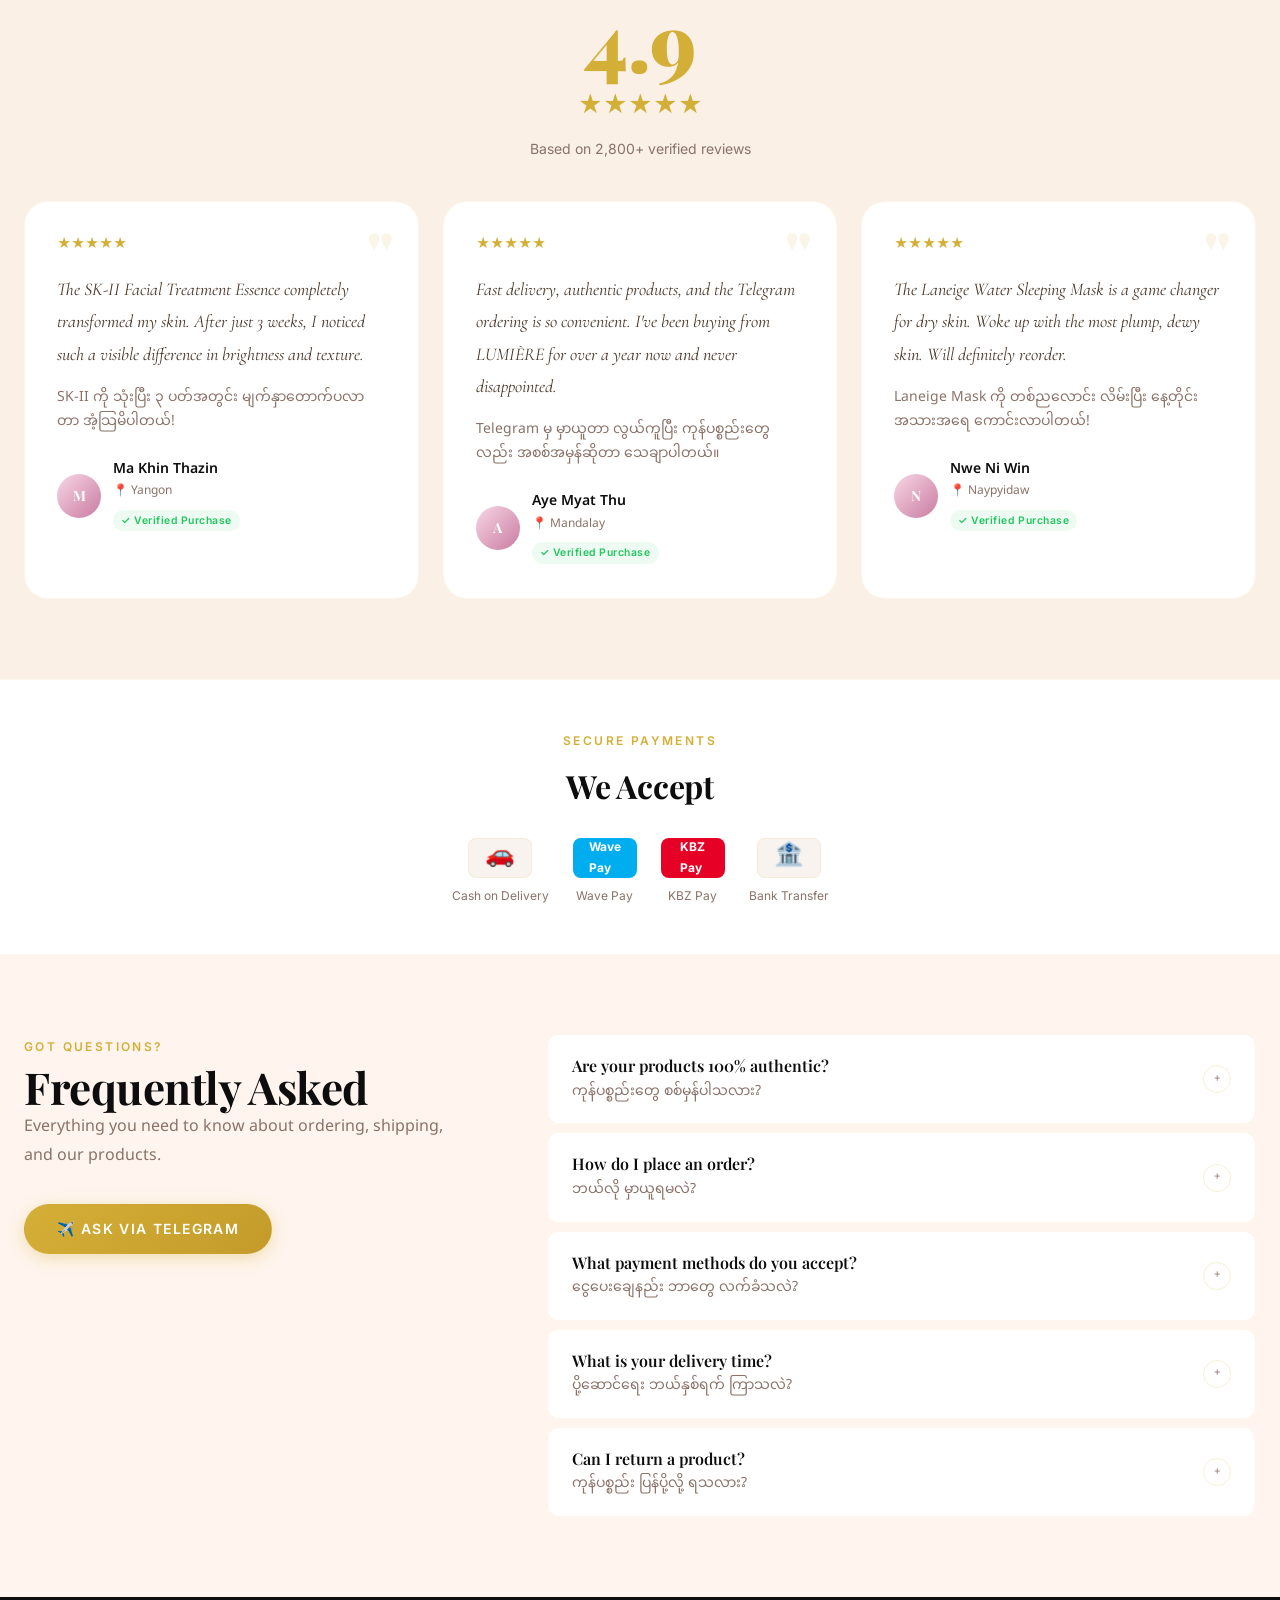
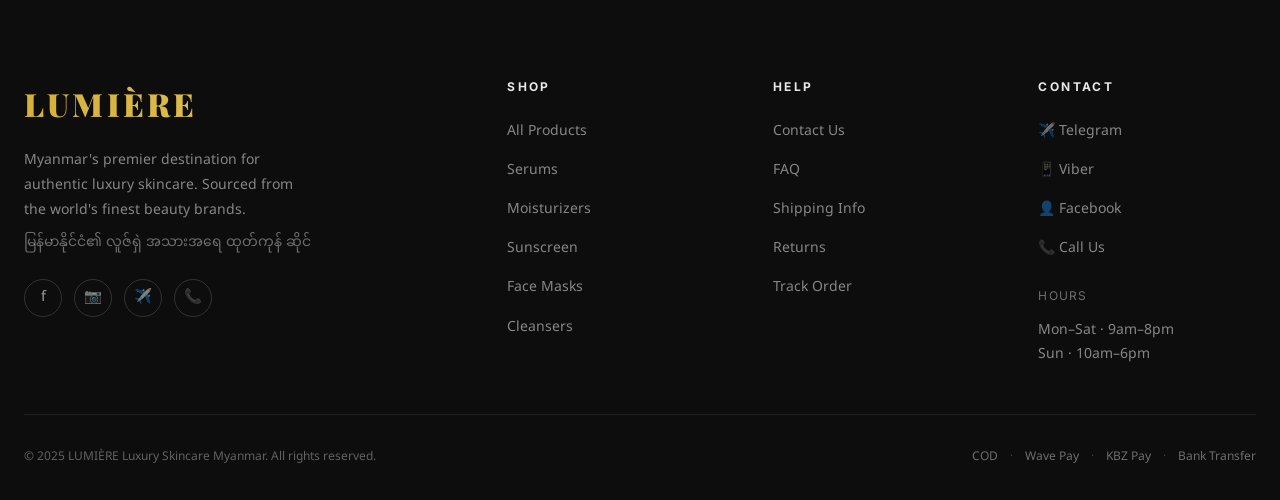
==== commit c2592299: "V2" ====
--- a/index.html
+++ b/index.html
@@ -1,96 +1,849 @@
 <!DOCTYPE html>
-<html lang="my">
+<html lang="my" data-theme="light">
 <head>
-    <meta charset="UTF-8">
-    <meta name="viewport" content="width=device-width, initial-scale=1.0">
-    <title>PLACE-HOLDER | အသားအရေထိန်းပစ္စည်းများ</title>
-    <link rel="stylesheet" href="css/style.css">
+  <meta charset="UTF-8" />
+  <meta name="viewport" content="width=device-width, initial-scale=1.0, viewport-fit=cover" />
+  <meta name="theme-color" content="#0D0D0D" />
+
+  <!-- SEO -->
+  <title>LUMIÈRE — Luxury Skincare Myanmar | လူဇ်ရှဲ အသားအရေ ထုတ်ကုန်</title>
+  <meta name="description" content="Myanmar's premier luxury skincare destination. Authentic imported products — SK-II, Laneige, Sulwhasoo, Estée Lauder & more. COD available. ✈️ Telegram ordering." />
+  <meta name="keywords"    content="luxury skincare myanmar, SK-II myanmar, laneige myanmar, face serum myanmar, မျက်နှာ ထုတ်ကုန်, အသားအရေ" />
+  <link rel="canonical"   href="https://yourdomain.pages.dev/" />
+
+  <!-- Open Graph -->
+  <meta property="og:type"        content="website" />
+  <meta property="og:title"       content="LUMIÈRE — Luxury Skincare Myanmar" />
+  <meta property="og:description" content="Premium imported skincare with Telegram ordering & COD." />
+  <meta property="og:image"       content="assets/images/og-image.jpg" />
+  <meta property="og:url"         content="https://yourdomain.pages.dev/" />
+  <meta property="og:site_name"   content="LUMIÈRE" />
+
+  <!-- Twitter -->
+  <meta name="twitter:card"        content="summary_large_image" />
+  <meta name="twitter:title"       content="LUMIÈRE Luxury Skincare" />
+  <meta name="twitter:description" content="Myanmar's finest skincare store." />
+  <meta name="twitter:image"       content="assets/images/og-image.jpg" />
+
+  <!-- PWA -->
+  <link rel="manifest" href="manifest.json" />
+  <link rel="apple-touch-icon" href="assets/icons/icon-192.png" />
+  <meta name="apple-mobile-web-app-capable"          content="yes" />
+  <meta name="apple-mobile-web-app-status-bar-style" content="black-translucent" />
+  <meta name="apple-mobile-web-app-title"            content="LUMIÈRE" />
+
+  <!-- Favicon -->
+  <link rel="icon" type="image/png" href="assets/icons/favicon.png" />
+
+  <!-- CSS -->
+  <link rel="stylesheet" href="assets/css/style.css" />
+  <link rel="stylesheet" href="assets/css/animations.css" />
+  <link rel="stylesheet" href="assets/css/luxury-theme.css" />
+
+  <!-- Prevent dark mode flash -->
+  <script>
+    (function(){
+      var t = localStorage.getItem('lumiere_theme') || 'light';
+      document.documentElement.setAttribute('data-theme', t);
+    })();
+  </script>
+
+  <!-- Font preloads -->
+  <link rel="preconnect" href="https://fonts.googleapis.com" />
+  <link rel="preconnect" href="https://fonts.gstatic.com" crossorigin />
+
+  <!-- Structured Data -->
+  <script type="application/ld+json">
+  {
+    "@context": "https://schema.org",
+    "@type": "Store",
+    "name": "LUMIÈRE",
+    "description": "Luxury skincare store in Myanmar",
+    "url": "https://yourdomain.pages.dev",
+    "telephone": "+959xxxxxxxxx",
+    "priceRange": "$$",
+    "address": { "@type": "PostalAddress", "addressCountry": "MM" }
+  }
+  </script>
 </head>
+
 <body>
-    <header class="site-header">
-        <div class="container">
-            <a href="index.html" class="brand-logo">✨ PLACE-HOLDER</a>
-            <div class="search-box">
-                <input type="text" id="searchInput" placeholder="ပစ္စည်းကုဒ် / အမည် ရှာရန်... (SKU or Name)" autocomplete="off">
-                <button id="searchBtn" aria-label="ရှာမည်">🔍</button>
+
+<!-- ════════════════════════════════════════════════════════
+     LOADING SCREEN
+════════════════════════════════════════════════════════ -->
+<div id="loading-screen" role="status" aria-label="Loading">
+  <div class="loading-logo shimmer-text">LUMIÈRE</div>
+  <div class="loading-bar-track">
+    <div class="loading-bar-fill"></div>
+  </div>
+  <div class="loading-tagline">Luxury Skincare · Myanmar</div>
+  <div class="css-particles">
+    <span></span><span></span><span></span><span></span><span></span>
+    <span></span><span></span><span></span><span></span><span></span>
+  </div>
+</div>
+
+<!-- ════════════════════════════════════════════════════════
+     NAVBAR
+════════════════════════════════════════════════════════ -->
+<header class="navbar" role="banner">
+  <div class="container">
+    <div class="navbar-inner">
+
+      <!-- Logo -->
+      <a href="index.html" class="navbar-logo" aria-label="LUMIÈRE Home">
+        <span class="logo-text">LUMIÈRE</span>
+        <span class="logo-sub">Luxury Skincare · MM</span>
+      </a>
+
+      <!-- Desktop Nav Links -->
+      <nav class="navbar-links" aria-label="Main navigation">
+        <a href="index.html">Home</a>
+        <a href="category.html">Shop All</a>
+        <a href="category.html?cat=Serum">Serums</a>
+        <a href="category.html?cat=Moisturizer">Moisturizers</a>
+        <a href="category.html?cat=Sunscreen">Sunscreen</a>
+        <a href="contact.html">Contact</a>
+      </nav>
+
+      <!-- Actions -->
+      <div class="navbar-actions">
+
+        <!-- Search -->
+        <button class="nav-icon-btn" data-open-search aria-label="Search">
+          <svg width="18" height="18" viewBox="0 0 24 24" fill="none" stroke="currentColor" stroke-width="2">
+            <circle cx="11" cy="11" r="8"/><path d="m21 21-4.35-4.35"/>
+          </svg>
+        </button>
+
+        <!-- Theme Toggle -->
+        <button class="theme-toggle nav-icon-btn" data-toggle-theme aria-label="Toggle dark mode">
+          <span data-theme-icon>🌙</span>
+        </button>
+
+        <!-- Wishlist -->
+        <a href="wishlist.html" class="nav-icon-btn" aria-label="Wishlist">
+          <svg width="18" height="18" viewBox="0 0 24 24" fill="none" stroke="currentColor" stroke-width="2">
+            <path d="M20.84 4.61a5.5 5.5 0 0 0-7.78 0L12 5.67l-1.06-1.06a5.5 5.5 0 0 0-7.78 7.78l1.06 1.06L12 21.23l7.78-7.78 1.06-1.06a5.5 5.5 0 0 0 0-7.78z"/>
+          </svg>
+          <span class="nav-badge" data-wishlist-badge style="display:none;">0</span>
+        </a>
+
+        <!-- Cart -->
+        <button class="nav-icon-btn" data-open-cart aria-label="Shopping cart">
+          <svg width="18" height="18" data-cart-icon viewBox="0 0 24 24" fill="none" stroke="currentColor" stroke-width="2">
+            <circle cx="9" cy="21" r="1"/><circle cx="20" cy="21" r="1"/>
+            <path d="M1 1h4l2.68 13.39a2 2 0 0 0 2 1.61h9.72a2 2 0 0 0 2-1.61L23 6H6"/>
+          </svg>
+          <span class="nav-badge" data-cart-badge style="display:none;">0</span>
+        </button>
+
+        <!-- Mobile Hamburger -->
+        <button class="nav-hamburger" aria-label="Open menu" aria-expanded="false">
+          <span></span><span></span><span></span>
+        </button>
+      </div>
+    </div>
+  </div>
+</header>
+
+<!-- Mobile Nav Drawer -->
+<nav class="mobile-nav" aria-label="Mobile navigation">
+  <a href="index.html">🏠 Home</a>
+  <a href="category.html">🛍️ Shop All</a>
+  <a href="category.html?cat=Serum">💧 Serums</a>
+  <a href="category.html?cat=Moisturizer">🌸 Moisturizers</a>
+  <a href="category.html?cat=Sunscreen">☀️ Sunscreen</a>
+  <a href="wishlist.html">❤️ Wishlist</a>
+  <a href="contact.html">✉️ Contact</a>
+  <hr style="border:none;border-top:1px solid var(--border-soft);margin:var(--space-4) 0;" />
+  <button class="btn btn-outline w-full" data-toggle-theme>
+    <span data-theme-icon>🌙</span>
+    <span data-theme-label>Dark Mode</span>
+  </button>
+</nav>
+
+<!-- ════════════════════════════════════════════════════════
+     HERO SECTION
+════════════════════════════════════════════════════════ -->
+<section class="hero" aria-label="Hero" id="hero">
+
+  <!-- Particle Canvas -->
+  <canvas id="particles-canvas" aria-hidden="true"></canvas>
+
+  <!-- Slides -->
+  <div class="hero-slides" aria-live="polite">
+
+    <!-- Slide 1 -->
+    <div class="hero-slide active" aria-hidden="false">
+      <img
+        src="https://images.unsplash.com/photo-1620916566398-39f1143ab7be?w=1600&q=80"
+        alt="Luxury skincare"
+        class="hero-slide-bg"
+        loading="eager"
+        fetchpriority="high"
+      />
+      <div class="hero-slide-overlay"></div>
+    </div>
+
+    <!-- Slide 2 -->
+    <div class="hero-slide" aria-hidden="true">
+      <img
+        src="https://images.unsplash.com/photo-1556228578-0d85b1a4d571?w=1600&q=80"
+        alt="Premium skincare products"
+        class="hero-slide-bg"
+        loading="lazy"
+      />
+      <div class="hero-slide-overlay"></div>
+    </div>
+
+    <!-- Slide 3 -->
+    <div class="hero-slide" aria-hidden="true">
+      <img
+        src="https://images.unsplash.com/photo-1598440947619-2c35fc9aa908?w=1600&q=80"
+        alt="Luxury beauty collection"
+        class="hero-slide-bg"
+        loading="lazy"
+      />
+      <div class="hero-slide-overlay"></div>
+    </div>
+  </div>
+
+  <!-- Hero Content -->
+  <div class="container">
+    <div class="hero-content">
+
+      <div class="hero-eyebrow hero-fade-in">
+        <span class="hero-eyebrow-line"></span>
+        NEW COLLECTION 2025
+        <span class="hero-eyebrow-line"></span>
+      </div>
+
+      <h1 class="hero-title hero-text-reveal">
+        <span class="line">Luxury</span>
+        <span class="line"><em class="italic">Skincare</em></span>
+        <span class="line">for You</span>
+      </h1>
+
+      <p class="hero-subtitle hero-fade-in delay-1">
+        သင့်အသားအရေအတွက် အကောင်းဆုံးသော ကုန်ပစ္စည်းများ —
+        Authentic imports, premium quality.
+      </p>
+
+      <div class="hero-cta-group hero-fade-in delay-2">
+        <a href="category.html" class="btn btn-primary btn-lg shimmer-hover">
+          ✨ Shop Collection
+        </a>
+        <button class="btn btn-outline" data-open-quiz
+          style="color:var(--white);border-color:rgba(255,255,255,0.3);backdrop-filter:blur(4px);">
+          🔍 Find My Skincare
+        </button>
+      </div>
+
+      <!-- Live viewers -->
+      <div style="margin-top:var(--space-8);display:flex;align-items:center;gap:var(--space-3);" class="hero-fade-in delay-3">
+        <div class="live-dot">
+          <span class="live-dot-indicator"></span>
+          <span style="font-size:var(--text-xs);color:rgba(255,255,255,0.6);font-family:var(--font-ui);">
+            <span id="live-viewers">12</span> people viewing now
+          </span>
+        </div>
+        <span style="color:rgba(255,255,255,0.2);">·</span>
+        <span style="font-size:var(--text-xs);color:rgba(255,255,255,0.6);font-family:var(--font-ui);">
+          Free shipping over K 100,000
+        </span>
+      </div>
+
+    </div>
+  </div>
+
+  <!-- Slide Controls -->
+  <div class="hero-controls" aria-label="Slide controls">
+    <button class="hero-prev" aria-label="Previous slide">&#8249;</button>
+    <div class="hero-dots" role="tablist"></div>
+    <button class="hero-next" aria-label="Next slide">&#8250;</button>
+  </div>
+
+  <!-- Scroll Hint -->
+  <div class="hero-scroll-hint" aria-hidden="true">
+    <span class="hero-scroll-line"></span>
+    Scroll
+  </div>
+
+</section>
+
+<!-- ════════════════════════════════════════════════════════
+     BRAND MARQUEE
+════════════════════════════════════════════════════════ -->
+<div class="brand-marquee" aria-label="Featured brands" aria-hidden="true">
+  <div class="marquee-wrap">
+    <div class="marquee-track">
+      <!-- Items duplicated for seamless loop -->
+      <span class="marquee-item"><span class="marquee-dot"></span> SK-II</span>
+      <span class="marquee-item"><span class="marquee-dot"></span> Laneige</span>
+      <span class="marquee-item"><span class="marquee-dot"></span> Sulwhasoo</span>
+      <span class="marquee-item"><span class="marquee-dot"></span> Estée Lauder</span>
+      <span class="marquee-item"><span class="marquee-dot"></span> Lancôme</span>
+      <span class="marquee-item"><span class="marquee-dot"></span> Anessa</span>
+      <span class="marquee-item"><span class="marquee-dot"></span> CeraVe</span>
+      <span class="marquee-item"><span class="marquee-dot"></span> The Ordinary</span>
+      <span class="marquee-item"><span class="marquee-dot"></span> Kiehl's</span>
+      <span class="marquee-item"><span class="marquee-dot"></span> Some By Mi</span>
+      <span class="marquee-item"><span class="marquee-dot"></span> Cosrx</span>
+      <span class="marquee-item"><span class="marquee-dot"></span> La Mer</span>
+      <!-- Duplicate -->
+      <span class="marquee-item"><span class="marquee-dot"></span> SK-II</span>
+      <span class="marquee-item"><span class="marquee-dot"></span> Laneige</span>
+      <span class="marquee-item"><span class="marquee-dot"></span> Sulwhasoo</span>
+      <span class="marquee-item"><span class="marquee-dot"></span> Estée Lauder</span>
+      <span class="marquee-item"><span class="marquee-dot"></span> Lancôme</span>
+      <span class="marquee-item"><span class="marquee-dot"></span> Anessa</span>
+      <span class="marquee-item"><span class="marquee-dot"></span> CeraVe</span>
+      <span class="marquee-item"><span class="marquee-dot"></span> The Ordinary</span>
+      <span class="marquee-item"><span class="marquee-dot"></span> Kiehl's</span>
+      <span class="marquee-item"><span class="marquee-dot"></span> Some By Mi</span>
+      <span class="marquee-item"><span class="marquee-dot"></span> Cosrx</span>
+      <span class="marquee-item"><span class="marquee-dot"></span> La Mer</span>
+    </div>
+  </div>
+</div>
+
+<!-- ════════════════════════════════════════════════════════
+     TRUST STRIP
+════════════════════════════════════════════════════════ -->
+<div class="trust-strip">
+  <div class="container">
+    <div class="trust-grid reveal-stagger">
+      <div class="trust-item">
+        <div class="trust-icon">✅</div>
+        <div class="trust-label">100% Authentic</div>
+        <div class="trust-sub">Direct import only</div>
+      </div>
+      <div class="trust-item">
+        <div class="trust-icon">🚚</div>
+        <div class="trust-label">COD Available</div>
+        <div class="trust-sub">Pay on delivery</div>
+      </div>
+      <div class="trust-item">
+        <div class="trust-icon">💎</div>
+        <div class="trust-label">Premium Quality</div>
+        <div class="trust-sub">Luxury brands only</div>
+      </div>
+      <div class="trust-item">
+        <div class="trust-icon">✈️</div>
+        <div class="trust-label">Telegram Order</div>
+        <div class="trust-sub">Fast & easy</div>
+      </div>
+    </div>
+  </div>
+</div>
+
+<!-- ════════════════════════════════════════════════════════
+     FEATURED PRODUCTS
+════════════════════════════════════════════════════════ -->
+<section class="section featured-section" id="products" aria-label="Products">
+  <div class="container">
+
+    <div class="section-header reveal">
+      <span class="eyebrow">Curated For You</span>
+      <h2 class="section-title">Our Collection</h2>
+      <p class="section-subtitle">Handpicked luxury skincare — authentic, imported, delivered.</p>
+    </div>
+
+    <!-- Tab Navigation -->
+    <div class="products-tabs reveal" data-tabs aria-label="Product categories">
+      <button class="tab-btn active" data-tab-featured="featured">⭐ Featured</button>
+      <button class="tab-btn" data-tab-featured="bestsellers">🔥 Best Sellers</button>
+      <button class="tab-btn" data-tab-featured="new">✨ New Arrivals</button>
+    </div>
+
+    <!-- Products Grid -->
+    <div class="grid-products" id="featured-grid" role="list" aria-label="Featured products">
+      <!-- Populated by app.js -->
+    </div>
+
+    <div style="text-align:center;margin-top:var(--space-10);" class="reveal">
+      <a href="category.html" class="btn btn-dark btn-lg">
+        View All Products →
+      </a>
+    </div>
+
+  </div>
+</section>
+
+<!-- ════════════════════════════════════════════════════════
+     FLASH SALE
+════════════════════════════════════════════════════════ -->
+<section class="section flash-sale-section flash-sale-bg" id="flash-sale-section" aria-label="Flash sale">
+  <div class="container">
+
+    <div class="flash-sale-header">
+      <div class="reveal">
+        <div class="flash-sale-label">
+          <span class="live-dot-indicator"></span>
+          FLASH SALE
+        </div>
+        <h2 class="section-title" style="color:var(--text);">Limited Time Offers</h2>
+        <p class="section-subtitle">အချိန်ကန့်သတ် လျော့ဈေး — Grab before it ends!</p>
+      </div>
+
+      <!-- Timer -->
+      <div class="reveal" style="text-align:right;">
+        <div style="font-family:var(--font-ui);font-size:var(--text-xs);letter-spacing:0.1em;text-transform:uppercase;color:var(--text-muted);margin-bottom:var(--space-2);">
+          Ends in:
+        </div>
+        <div id="flash-timer-mount"></div>
+      </div>
+    </div>
+
+    <div class="grid-products" id="flash-sale-grid" role="list" aria-label="Flash sale products">
+      <!-- Populated by app.js -->
+    </div>
+
+  </div>
+</section>
+
+<!-- ════════════════════════════════════════════════════════
+     NEW ARRIVALS (asymmetric grid)
+════════════════════════════════════════════════════════ -->
+<section class="section" aria-label="New arrivals" style="background:var(--surface);">
+  <div class="container">
+
+    <div class="section-header reveal">
+      <span class="eyebrow">Just Landed</span>
+      <h2 class="section-title">New Arrivals</h2>
+      <p class="section-subtitle">ထွက်သစ် ကုန်ပစ္စည်းများ — The latest in luxury skincare</p>
+    </div>
+
+    <div class="new-arrivals-grid" id="new-arrivals-grid" role="list">
+      <!-- Populated by app.js -->
+    </div>
+
+  </div>
+</section>
+
+<!-- ════════════════════════════════════════════════════════
+     AI SKINCARE QUIZ CTA
+════════════════════════════════════════════════════════ -->
+<section class="section-sm" style="background:linear-gradient(135deg,var(--black) 0%,#1A0A0F 100%);overflow:hidden;position:relative;">
+  <div style="position:absolute;inset:0;background:radial-gradient(ellipse at 30% 50%,rgba(212,175,55,0.08) 0%,transparent 60%);pointer-events:none;"></div>
+  <div class="container" style="text-align:center;position:relative;">
+    <span class="eyebrow" style="color:var(--rose-gold);">Personalized For You</span>
+    <h2 class="section-title reveal" style="color:var(--white);margin:var(--space-4) 0;">
+      Find Your Perfect <em style="color:var(--rose-gold);font-style:italic;">Skincare</em>
+    </h2>
+    <p class="section-subtitle reveal" style="color:rgba(255,255,255,0.6);margin-bottom:var(--space-8);">
+      Take our 60-second AI quiz to get personalised product recommendations.
+    </p>
+    <button class="btn btn-primary btn-lg glow-gold reveal" data-open-quiz>
+      💎 Start Skin Quiz — Free
+    </button>
+  </div>
+</section>
+
+<!-- ════════════════════════════════════════════════════════
+     BRAND STORY
+════════════════════════════════════════════════════════ -->
+<section class="section brand-story" aria-label="Our story">
+  <div class="container">
+    <div class="brand-story-grid">
+
+      <!-- Visual -->
+      <div class="brand-story-visual reveal-left">
+        <img
+          src="https://images.unsplash.com/photo-1612817288484-6f916006741a?w=800&q=80"
+          alt="Luxury skincare products"
+          class="brand-story-img-main brand-image-frame"
+          loading="lazy"
+        />
+        <div class="brand-story-badge">
+          <span class="brand-story-badge-num">5+</span>
+          <span class="brand-story-badge-text">Years of Trust</span>
+        </div>
+      </div>
+
+      <!-- Text -->
+      <div class="brand-story-text reveal-right">
+        <span class="eyebrow">Our Story</span>
+        <h2 class="section-title">Luxury That Loves Your Skin</h2>
+
+        <div class="brand-story-body">
+          <p>
+            We believe every person deserves access to the world's finest skincare.
+            LUMIÈRE was born from a passion for authentic luxury beauty —
+            sourced directly from Korea, Japan, France, and the USA.
+          </p>
+          <p>
+            မြန်မာနိုင်ငံတွင် စစ်မှန်သော ယုံကြည်ရသော လူဇ်ရှဲ အသားအရေ ထုတ်ကုန်များကို
+            ရရှိနိုင်ရန် ကျွန်ုပ်တို့ ကတိပြုပါသည်။
+          </p>
+        </div>
+
+        <!-- Stats -->
+        <div class="brand-stats">
+          <div>
+            <div class="brand-stat-num" data-counter="10000" data-counter-suffix="+">&nbsp;</div>
+            <div class="brand-stat-label">Happy Customers</div>
+          </div>
+          <div>
+            <div class="brand-stat-num" data-counter="200" data-counter-suffix="+">&nbsp;</div>
+            <div class="brand-stat-label">Premium Products</div>
+          </div>
+          <div>
+            <div class="brand-stat-num" data-counter="4.9" data-counter-suffix="★" data-counter-decimal="1">&nbsp;</div>
+            <div class="brand-stat-label">Average Rating</div>
+          </div>
+        </div>
+
+        <a href="contact.html" class="btn btn-dark">
+          Contact Us →
+        </a>
+      </div>
+
+    </div>
+  </div>
+</section>
+
+<!-- ════════════════════════════════════════════════════════
+     RECENTLY VIEWED
+════════════════════════════════════════════════════════ -->
+<section class="section recently-viewed-section" id="recently-viewed-section" style="display:none;" aria-label="Recently viewed">
+  <div class="container">
+    <div class="section-header reveal">
+      <span class="eyebrow">Your History</span>
+      <h2 class="section-title">Recently Viewed</h2>
+    </div>
+    <div class="grid-products" id="recently-viewed-products">
+      <!-- Populated by app.js -->
+    </div>
+  </div>
+</section>
+
+<!-- ════════════════════════════════════════════════════════
+     CUSTOMER REVIEWS
+════════════════════════════════════════════════════════ -->
+<section class="section reviews-section" aria-label="Customer reviews">
+  <div class="container">
+
+    <div class="section-header reveal">
+      <span class="eyebrow">Real Stories</span>
+      <h2 class="section-title">Loved by Thousands</h2>
+      <p class="section-subtitle">ဖောက်သည်များ၏ အမှန်တကယ် အကြောင်းပြချက်များ</p>
+    </div>
+
+    <!-- Overall rating -->
+    <div style="text-align:center;margin-bottom:var(--space-10);" class="reveal">
+      <div style="font-family:var(--font-display);font-size:5rem;font-weight:900;color:var(--rose-gold);line-height:1;">4.9</div>
+      <div style="display:flex;justify-content:center;gap:4px;font-size:1.5rem;color:var(--rose-gold);margin:var(--space-2) 0;">★★★★★</div>
+      <div style="font-family:var(--font-ui);font-size:var(--text-sm);color:var(--text-muted);">Based on 2,800+ verified reviews</div>
+    </div>
+
+    <div class="reviews-grid reveal-stagger">
+
+      <!-- Review 1 -->
+      <article class="review-card">
+        <div class="review-card-quote">"</div>
+        <div class="review-stars">★★★★★</div>
+        <p class="review-text">The SK-II Facial Treatment Essence completely transformed my skin. After just 3 weeks, I noticed such a visible difference in brightness and texture.</p>
+        <p class="review-mm">SK-II ကို သုံးပြီး ၃ ပတ်အတွင်း မျက်နှာတောက်ပလာတာ အံ့သြမိပါတယ်!</p>
+        <div class="review-author">
+          <div class="review-avatar">M</div>
+          <div>
+            <div class="review-name">Ma Khin Thazin</div>
+            <div class="review-location">📍 Yangon</div>
+            <div class="review-verified">✓ Verified Purchase</div>
+          </div>
+        </div>
+      </article>
+
+      <!-- Review 2 -->
+      <article class="review-card">
+        <div class="review-card-quote">"</div>
+        <div class="review-stars">★★★★★</div>
+        <p class="review-text">Fast delivery, authentic products, and the Telegram ordering is so convenient. I've been buying from LUMIÈRE for over a year now and never disappointed.</p>
+        <p class="review-mm">Telegram မှ မှာယူတာ လွယ်ကူပြီး ကုန်ပစ္စည်းတွေလည်း အစစ်အမှန်ဆိုတာ သေချာပါတယ်။</p>
+        <div class="review-author">
+          <div class="review-avatar">A</div>
+          <div>
+            <div class="review-name">Aye Myat Thu</div>
+            <div class="review-location">📍 Mandalay</div>
+            <div class="review-verified">✓ Verified Purchase</div>
+          </div>
+        </div>
+      </article>
+
+      <!-- Review 3 -->
+      <article class="review-card">
+        <div class="review-card-quote">"</div>
+        <div class="review-stars">★★★★★</div>
+        <p class="review-text">The Laneige Water Sleeping Mask is a game changer for dry skin. Woke up with the most plump, dewy skin. Will definitely reorder.</p>
+        <p class="review-mm">Laneige Mask ကို တစ်ညလောင်း လိမ်းပြီး နေ့တိုင်း အသားအရေ ကောင်းလာပါတယ်!</p>
+        <div class="review-author">
+          <div class="review-avatar">N</div>
+          <div>
+            <div class="review-name">Nwe Ni Win</div>
+            <div class="review-location">📍 Naypyidaw</div>
+            <div class="review-verified">✓ Verified Purchase</div>
+          </div>
+        </div>
+      </article>
+
+    </div>
+  </div>
+</section>
+
+<!-- ════════════════════════════════════════════════════════
+     PAYMENT METHODS
+════════════════════════════════════════════════════════ -->
+<section class="section-sm" style="background:var(--surface);border-top:1px solid var(--border-soft);">
+  <div class="container">
+    <div style="text-align:center;margin-bottom:var(--space-8);" class="reveal">
+      <span class="eyebrow">Secure Payments</span>
+      <h3 style="font-family:var(--font-display);font-size:var(--text-2xl);font-weight:700;margin-top:var(--space-3);">
+        We Accept
+      </h3>
+    </div>
+    <div style="display:flex;justify-content:center;gap:var(--space-6);flex-wrap:wrap;align-items:center;" class="reveal-stagger">
+      <div style="display:flex;flex-direction:column;align-items:center;gap:var(--space-2);">
+        <div style="width:64px;height:40px;border-radius:var(--radius);background:var(--surface-2);border:1px solid var(--border-soft);display:flex;align-items:center;justify-content:center;font-size:1.5rem;">🚗</div>
+        <span style="font-size:var(--text-xs);color:var(--text-muted);font-family:var(--font-ui);">Cash on Delivery</span>
+      </div>
+      <div style="display:flex;flex-direction:column;align-items:center;gap:var(--space-2);">
+        <div style="width:64px;height:40px;border-radius:var(--radius);background:#00AEEF;display:flex;align-items:center;justify-content:center;color:white;font-weight:700;font-size:0.75rem;font-family:var(--font-ui);">Wave<br>Pay</div>
+        <span style="font-size:var(--text-xs);color:var(--text-muted);font-family:var(--font-ui);">Wave Pay</span>
+      </div>
+      <div style="display:flex;flex-direction:column;align-items:center;gap:var(--space-2);">
+        <div style="width:64px;height:40px;border-radius:var(--radius);background:#e60026;display:flex;align-items:center;justify-content:center;color:white;font-weight:700;font-size:0.75rem;font-family:var(--font-ui);">KBZ<br>Pay</div>
+        <span style="font-size:var(--text-xs);color:var(--text-muted);font-family:var(--font-ui);">KBZ Pay</span>
+      </div>
+      <div style="display:flex;flex-direction:column;align-items:center;gap:var(--space-2);">
+        <div style="width:64px;height:40px;border-radius:var(--radius);background:var(--surface-2);border:1px solid var(--border-soft);display:flex;align-items:center;justify-content:center;font-size:1.5rem;">🏦</div>
+        <span style="font-size:var(--text-xs);color:var(--text-muted);font-family:var(--font-ui);">Bank Transfer</span>
+      </div>
+    </div>
+  </div>
+</section>
+
+<!-- ════════════════════════════════════════════════════════
+     FAQ
+════════════════════════════════════════════════════════ -->
+<section class="section faq-section" id="faq" aria-label="FAQ">
+  <div class="container">
+    <div class="faq-grid">
+
+      <!-- Sidebar -->
+      <div class="faq-sidebar reveal-left">
+        <span class="eyebrow">Got Questions?</span>
+        <h2 class="section-title">Frequently Asked</h2>
+        <p>Everything you need to know about ordering, shipping, and our products.</p>
+        <a href="contact.html" class="btn btn-primary">
+          ✈️ Ask via Telegram
+        </a>
+      </div>
+
+      <!-- FAQ List -->
+      <div class="faq-list reveal-right">
+
+        <div class="faq-item">
+          <div class="faq-question">
+            <div>
+              <div class="faq-question-text">Are your products 100% authentic?</div>
+              <div class="faq-question-mm">ကုန်ပစ္စည်းတွေ စစ်မှန်ပါသလား?</div>
             </div>
-        </div>
-    </header>
-
-    <section class="hero">
-        <div class="container">
-            <h2>သင့်အသားအရေအတွက် အကောင်းဆုံးပစ္စည်းများ</h2>
-            <p>အရည်အသွေးမြင့် Skincare များကို မြန်မာနိုင်ငံအတွင်း အိမ်အရောက်ပို့ဆောင်ပေးပါမည်။ (Premium skincare delivered across Myanmar.)</p>
-        </div>
-    </section>
-
-    <main class="container">
-        <div class="filter-bar" id="filterBar">
-            <button class="filter-chip active" data-filter="all">အားလုံး (All)</button>
-            <button class="filter-chip" data-filter="Cleanser">ဆပ်ပြာ (Cleanser)</button>
-            <button class="filter-chip" data-filter="Serum">ဆီရမ် (Serum)</button>
-            <button class="filter-chip" data-filter="Toner">တိုနာ (Toner)</button>
-            <button class="filter-chip" data-filter="Moisturizer">Moisturizer</button>
-            <button class="filter-chip" data-filter="Sunscreen">နေရောင်ကာ (Sunscreen)</button>
-        </div>
-
-        <section id="featured-section" class="product-grid">
-            <div class="loading-spinner">
-                <div class="spinner"></div>
-                <p>ပစ္စည်းများကို ရယူနေသည်... (Loading products)</p>
+            <div class="faq-icon">+</div>
+          </div>
+          <div class="faq-answer">
+            Yes! Every product we sell is 100% authentic and sourced directly from official distributors in Korea, Japan, France, and USA. We never sell counterfeit or grey-market products. ကုန်ပစ္စည်းတိုင်း စစ်မှန်သော တိုက်ရိုက် တင်သွင်းမှု ဖြစ်ပါသည်။
+          </div>
+        </div>
+
+        <div class="faq-item">
+          <div class="faq-question">
+            <div>
+              <div class="faq-question-text">How do I place an order?</div>
+              <div class="faq-question-mm">ဘယ်လို မှာယူရမလဲ?</div>
             </div>
-        </section>
-    </main>
-
-    <footer class="site-footer">
-        <div class="container">
-            <p>© 2026 PLACE-HOLDER Myanmar</p>
-        </div>
-    </footer>
-
-    <script src="js/config.js"></script>
-    <script src="js/data.js"></script>
-    <script src="js/search.js"></script>
-    <script src="js/ui.js"></script>
-    <script src="js/telegram.js"></script>
-    <script>
-        document.addEventListener('DOMContentLoaded', async () => {
-            try {
-                await fetchProducts();
-                const featured = products.filter(p => p.featured).length ? products.filter(p => p.featured) : products;
-                renderProducts(featured);
-            } catch (e) {
-                document.getElementById('featured-section').innerHTML = '<p class="empty-state">အင်တာနက်ဆက်သွယ်မှုအား စစ်ဆေးပါ။ (Check your connection.)</p>';
-            }
-
-            // Filter buttons
-            document.querySelectorAll('.filter-chip').forEach(chip => {
-                chip.addEventListener('click', () => {
-                    document.querySelectorAll('.filter-chip').forEach(c => c.classList.remove('active'));
-                    chip.classList.add('active');
-                    const cat = chip.getAttribute('data-filter');
-                    if (cat === 'all') {
-                        renderProducts(products);
-                    } else {
-                        filterProducts({ category: cat });
-                    }
-                });
-            });
-
-            // Search
-            const searchInput = document.getElementById('searchInput');
-            const searchBtn = document.getElementById('searchBtn');
-            function performSearch() { handleSearch(searchInput.value); }
-            searchBtn.addEventListener('click', performSearch);
-            let debounce;
-            searchInput.addEventListener('input', () => {
-                clearTimeout(debounce);
-                debounce = setTimeout(performSearch, 300);
-            });
-            searchInput.addEventListener('keypress', (e) => {
-                if (e.key === 'Enter') { clearTimeout(debounce); performSearch(); }
-            });
-        });
-    </script>
+            <div class="faq-icon">+</div>
+          </div>
+          <div class="faq-answer">
+            Simply add items to your cart and click "Order via Telegram". Your order details will be automatically formatted and sent to our Telegram. We'll confirm within 30 minutes. Cart ထဲ ထည့်ပြီး Telegram မှ မှာယူနိုင်ပါသည်။
+          </div>
+        </div>
+
+        <div class="faq-item">
+          <div class="faq-question">
+            <div>
+              <div class="faq-question-text">What payment methods do you accept?</div>
+              <div class="faq-question-mm">ငွေပေးချေနည်း ဘာတွေ လက်ခံသလဲ?</div>
+            </div>
+            <div class="faq-icon">+</div>
+          </div>
+          <div class="faq-answer">
+            We accept Cash on Delivery (COD), Wave Pay, KBZ Pay, and Bank Transfer. COD is available for Yangon delivery. ငွေသားနှင့် Wave Pay, KBZ Pay, ဘဏ်လွှဲ လက်ခံပါသည်။
+          </div>
+        </div>
+
+        <div class="faq-item">
+          <div class="faq-question">
+            <div>
+              <div class="faq-question-text">What is your delivery time?</div>
+              <div class="faq-question-mm">ပို့ဆောင်ရေး ဘယ်နှစ်ရက် ကြာသလဲ?</div>
+            </div>
+            <div class="faq-icon">+</div>
+          </div>
+          <div class="faq-answer">
+            Yangon: 1-2 business days. Other regions: 3-5 business days. Express delivery available. ရန်ကုန်တွင် ၁-၂ ရက်၊ တစ်ပြည်နယ်လုံးတွင် ၃-၅ ရက် ကြာမည်ဖြစ်သည်။
+          </div>
+        </div>
+
+        <div class="faq-item">
+          <div class="faq-question">
+            <div>
+              <div class="faq-question-text">Can I return a product?</div>
+              <div class="faq-question-mm">ကုန်ပစ္စည်း ပြန်ပို့လို့ ရသလား?</div>
+            </div>
+            <div class="faq-icon">+</div>
+          </div>
+          <div class="faq-answer">
+            If you receive a damaged or wrong item, contact us via Telegram within 24 hours with photos. We'll replace or refund immediately. ပျက်စီးနေသော သို့မဟုတ် မှားနေသော ကုန်ပစ္စည်းကို လက်ခံ၍ ၂၄ နာရီအတွင်း ဆက်သွယ်ပါ။
+          </div>
+        </div>
+
+      </div>
+    </div>
+  </div>
+</section>
+
+<!-- ════════════════════════════════════════════════════════
+     FOOTER
+════════════════════════════════════════════════════════ -->
+<footer class="footer" role="contentinfo">
+  <div class="container">
+    <div class="footer-grid">
+
+      <!-- Brand -->
+      <div class="footer-brand">
+        <div class="logo-text" style="font-family:var(--font-display);font-size:var(--text-2xl);font-weight:900;background:linear-gradient(135deg,var(--rose-gold),var(--rose-light));-webkit-background-clip:text;-webkit-text-fill-color:transparent;background-clip:text;letter-spacing:0.1em;">
+          LUMIÈRE
+        </div>
+        <p class="footer-desc">
+          Myanmar's premier destination for authentic luxury skincare.
+          Sourced from the world's finest beauty brands.
+        </p>
+        <p style="font-family:var(--font-body);font-size:var(--text-sm);color:rgba(255,255,255,0.4);margin-top:var(--space-2);">
+          မြန်မာနိုင်ငံ၏ လူဇ်ရှဲ အသားအရေ ထုတ်ကုန် ဆိုင်
+        </p>
+        <div class="footer-social">
+          <a href="#" class="social-btn" aria-label="Facebook">f</a>
+          <a href="#" class="social-btn" aria-label="Instagram">📷</a>
+          <a href="#" class="social-btn" aria-label="Telegram">✈️</a>
+          <a href="#" class="social-btn" aria-label="Viber">📞</a>
+        </div>
+      </div>
+
+      <!-- Shop -->
+      <div>
+        <div class="footer-heading">Shop</div>
+        <ul class="footer-links">
+          <li><a href="category.html">All Products</a></li>
+          <li><a href="category.html?cat=Serum">Serums</a></li>
+          <li><a href="category.html?cat=Moisturizer">Moisturizers</a></li>
+          <li><a href="category.html?cat=Sunscreen">Sunscreen</a></li>
+          <li><a href="category.html?cat=Mask">Face Masks</a></li>
+          <li><a href="category.html?cat=Cleanser">Cleansers</a></li>
+        </ul>
+      </div>
+
+      <!-- Help -->
+      <div>
+        <div class="footer-heading">Help</div>
+        <ul class="footer-links">
+          <li><a href="contact.html">Contact Us</a></li>
+          <li><a href="#faq">FAQ</a></li>
+          <li><a href="contact.html">Shipping Info</a></li>
+          <li><a href="contact.html">Returns</a></li>
+          <li><a href="contact.html">Track Order</a></li>
+        </ul>
+      </div>
+
+      <!-- Contact -->
+      <div>
+        <div class="footer-heading">Contact</div>
+        <ul class="footer-links">
+          <li><a href="https://t.me/your_telegram" target="_blank" rel="noopener">✈️ Telegram</a></li>
+          <li><a href="viber://chat?number=+959xxxxxxxx">📱 Viber</a></li>
+          <li><a href="https://facebook.com/yourpage" target="_blank" rel="noopener">👤 Facebook</a></li>
+          <li><a href="tel:+959xxxxxxxx">📞 Call Us</a></li>
+        </ul>
+        <div style="margin-top:var(--space-6);">
+          <div style="font-family:var(--font-ui);font-size:var(--text-xs);letter-spacing:0.1em;text-transform:uppercase;color:rgba(255,255,255,0.4);margin-bottom:var(--space-3);">Hours</div>
+          <div style="font-size:var(--text-sm);color:rgba(255,255,255,0.5);">Mon–Sat · 9am–8pm</div>
+          <div style="font-size:var(--text-sm);color:rgba(255,255,255,0.5);">Sun · 10am–6pm</div>
+        </div>
+      </div>
+
+    </div>
+
+    <!-- Bottom -->
+    <div class="footer-bottom">
+      <div class="footer-copy">
+        © 2025 LUMIÈRE Luxury Skincare Myanmar. All rights reserved.
+      </div>
+      <div class="footer-payments">
+        <span>COD</span>
+        <span style="color:rgba(255,255,255,0.2);">·</span>
+        <span>Wave Pay</span>
+        <span style="color:rgba(255,255,255,0.2);">·</span>
+        <span>KBZ Pay</span>
+        <span style="color:rgba(255,255,255,0.2);">·</span>
+        <span>Bank Transfer</span>
+      </div>
+    </div>
+  </div>
+</footer>
+
+<!-- ════════════════════════════════════════════════════════
+     FLOATING BUTTONS
+════════════════════════════════════════════════════════ -->
+
+<!-- Telegram -->
+<a
+  href="https://t.me/your_telegram"
+  target="_blank"
+  rel="noopener"
+  class="floating-telegram"
+  aria-label="Chat on Telegram"
+  title="Order on Telegram"
+>
+  ✈️
+</a>
+
+<!-- Back to Top -->
+<button class="floating-top" aria-label="Back to top">↑</button>
+
+<!-- ════════════════════════════════════════════════════════
+     SCRIPTS
+     Order: discount → cart → wishlist → products → search → app
+════════════════════════════════════════════════════════ -->
+<script src="assets/js/discount.js"></script>
+<script src="assets/js/cart.js"></script>
+<script src="assets/js/wishlist.js"></script>
+<script src="assets/js/products.js"></script>
+<script src="assets/js/search.js"></script>
+<script src="assets/js/app.js"></script>
+
+<!-- Inline: show recently-viewed section if items exist -->
+<script>
+  document.addEventListener('DOMContentLoaded', () => {
+    const viewed = JSON.parse(localStorage.getItem('lumiere_viewed') || '[]');
+    if (viewed.length > 0) {
+      const sec = document.getElementById('recently-viewed-section');
+      if (sec) sec.style.display = '';
+    }
+  });
+</script>
+
 </body>
 </html>
+
--- a/assets/css/style.css
+++ b/assets/css/style.css
@@ -0,0 +1,1775 @@
+/* ============================================================
+   LUMIÈRE LUXURY SKINCARE — MAIN STYLESHEET
+   style.css
+   ============================================================ */
+
+/* ── Google Fonts ─────────────────────────────────────────── */
+@import url('https://fonts.googleapis.com/css2?family=Playfair+Display:ital,wght@0,400;0,500;0,600;0,700;0,900;1,400;1,700&family=Cormorant+Garamond:ital,wght@0,300;0,400;0,500;0,600;1,300;1,400&family=Noto+Sans+Myanmar:wght@100;200;300;400;500;600;700&family=Inter:wght@300;400;500;600&display=swap');
+
+/* ── CSS Custom Properties ────────────────────────────────── */
+:root {
+  /* Brand Colors */
+  --pink:        #F8D7E6;
+  --pink-deep:   #EDADC9;
+  --pink-dark:   #C97BA0;
+  --rose-gold:   #D4AF37;
+  --rose-light:  #E8CC6A;
+  --champagne:   #FFF5EE;
+  --champagne-2: #FAF0E6;
+  --black:       #0D0D0D;
+  --black-soft:  #1A1A1A;
+  --black-mid:   #2D2D2D;
+  --red:         #A3002A;
+  --red-light:   #C0003A;
+  --white:       #FFFFFF;
+  --white-off:   #FDFBF8;
+
+  /* Semantic */
+  --bg:          var(--champagne);
+  --bg-2:        var(--champagne-2);
+  --surface:     var(--white);
+  --surface-2:   #F9F3EF;
+  --text:        var(--black);
+  --text-soft:   #4A3728;
+  --text-muted:  #8A7268;
+  --border:      rgba(212,175,55,0.2);
+  --border-soft: rgba(212,175,55,0.1);
+
+  /* Fonts */
+  --font-display: 'Playfair Display', 'Georgia', serif;
+  --font-accent:  'Cormorant Garamond', 'Georgia', serif;
+  --font-body:    'Noto Sans Myanmar', 'Inter', sans-serif;
+  --font-ui:      'Inter', sans-serif;
+
+  /* Type Scale */
+  --text-xs:   0.75rem;
+  --text-sm:   0.875rem;
+  --text-base: 1rem;
+  --text-md:   1.125rem;
+  --text-lg:   1.25rem;
+  --text-xl:   1.5rem;
+  --text-2xl:  2rem;
+  --text-3xl:  2.75rem;
+  --text-4xl:  3.5rem;
+  --text-5xl:  5rem;
+
+  /* Spacing */
+  --space-1:  0.25rem;
+  --space-2:  0.5rem;
+  --space-3:  0.75rem;
+  --space-4:  1rem;
+  --space-5:  1.25rem;
+  --space-6:  1.5rem;
+  --space-8:  2rem;
+  --space-10: 2.5rem;
+  --space-12: 3rem;
+  --space-16: 4rem;
+  --space-20: 5rem;
+  --space-24: 6rem;
+
+  /* Radius */
+  --radius-sm:   4px;
+  --radius:      8px;
+  --radius-md:   12px;
+  --radius-lg:   16px;
+  --radius-xl:   24px;
+  --radius-full: 9999px;
+
+  /* Shadows */
+  --shadow-sm:  0 1px 4px rgba(13,13,13,0.06);
+  --shadow:     0 4px 16px rgba(13,13,13,0.08);
+  --shadow-md:  0 8px 32px rgba(13,13,13,0.10);
+  --shadow-lg:  0 16px 48px rgba(13,13,13,0.12);
+  --shadow-xl:  0 24px 72px rgba(13,13,13,0.16);
+  --shadow-gold:0 8px 32px rgba(212,175,55,0.25);
+  --shadow-pink:0 8px 32px rgba(248,215,230,0.5);
+
+  /* Transitions */
+  --ease:       cubic-bezier(0.4, 0, 0.2, 1);
+  --ease-out:   cubic-bezier(0, 0, 0.2, 1);
+  --ease-spring:cubic-bezier(0.34, 1.56, 0.64, 1);
+  --duration:   300ms;
+  --duration-fast: 150ms;
+  --duration-slow: 600ms;
+
+  /* Layout */
+  --max-w:      1320px;
+  --nav-h:      72px;
+}
+
+/* ── Dark Mode ────────────────────────────────────────────── */
+[data-theme="dark"] {
+  --bg:         #0D0D0D;
+  --bg-2:       #141414;
+  --surface:    #1C1C1C;
+  --surface-2:  #242424;
+  --text:       #F5EFE6;
+  --text-soft:  #C8B8A8;
+  --text-muted: #7A6A5A;
+  --border:     rgba(212,175,55,0.15);
+  --border-soft:rgba(212,175,55,0.08);
+  --shadow:     0 4px 16px rgba(0,0,0,0.4);
+  --shadow-md:  0 8px 32px rgba(0,0,0,0.5);
+  --shadow-lg:  0 16px 48px rgba(0,0,0,0.6);
+}
+
+/* ── Reset ────────────────────────────────────────────────── */
+*, *::before, *::after {
+  box-sizing: border-box;
+  margin: 0;
+  padding: 0;
+}
+
+html {
+  scroll-behavior: smooth;
+  font-size: 16px;
+  -webkit-text-size-adjust: 100%;
+}
+
+body {
+  font-family: var(--font-body);
+  font-size: var(--text-base);
+  color: var(--text);
+  background-color: var(--bg);
+  line-height: 1.7;
+  overflow-x: hidden;
+  -webkit-font-smoothing: antialiased;
+  -moz-osx-font-smoothing: grayscale;
+  transition: background-color var(--duration) var(--ease),
+              color var(--duration) var(--ease);
+}
+
+img, video {
+  max-width: 100%;
+  display: block;
+}
+
+a {
+  color: inherit;
+  text-decoration: none;
+}
+
+ul, ol { list-style: none; }
+
+button, input, textarea, select {
+  font-family: var(--font-body);
+  font-size: var(--text-base);
+  border: none;
+  outline: none;
+  background: none;
+  cursor: pointer;
+}
+
+/* ── Custom Cursor ────────────────────────────────────────── */
+.cursor-dot,
+.cursor-ring {
+  position: fixed;
+  pointer-events: none;
+  z-index: 10000;
+  border-radius: 50%;
+  transform: translate(-50%, -50%);
+  transition: opacity var(--duration-fast) var(--ease);
+}
+
+.cursor-dot {
+  width: 8px;
+  height: 8px;
+  background: var(--rose-gold);
+}
+
+.cursor-ring {
+  width: 36px;
+  height: 36px;
+  border: 1.5px solid rgba(212,175,55,0.5);
+  transition: transform 0.15s var(--ease), opacity var(--duration-fast) var(--ease);
+}
+
+.cursor-ring.hover {
+  transform: translate(-50%, -50%) scale(1.6);
+  background: rgba(212,175,55,0.08);
+  border-color: var(--rose-gold);
+}
+
+@media (hover: none) {
+  .cursor-dot, .cursor-ring { display: none; }
+}
+
+/* ── Scrollbar ────────────────────────────────────────────── */
+::-webkit-scrollbar { width: 6px; }
+::-webkit-scrollbar-track { background: var(--bg-2); }
+::-webkit-scrollbar-thumb {
+  background: linear-gradient(to bottom, var(--rose-gold), var(--pink-dark));
+  border-radius: var(--radius-full);
+}
+
+/* ── Typography ───────────────────────────────────────────── */
+.font-display  { font-family: var(--font-display); }
+.font-accent   { font-family: var(--font-accent); }
+.font-body     { font-family: var(--font-body); }
+
+h1, h2, h3 {
+  font-family: var(--font-display);
+  line-height: 1.2;
+  font-weight: 700;
+  letter-spacing: -0.01em;
+}
+
+h4, h5, h6 {
+  font-family: var(--font-accent);
+  line-height: 1.3;
+  font-weight: 500;
+  letter-spacing: 0.02em;
+}
+
+.eyebrow {
+  font-family: var(--font-ui);
+  font-size: var(--text-xs);
+  font-weight: 600;
+  letter-spacing: 0.2em;
+  text-transform: uppercase;
+  color: var(--rose-gold);
+}
+
+.section-title {
+  font-family: var(--font-display);
+  font-size: clamp(var(--text-2xl), 4vw, var(--text-3xl));
+  font-weight: 700;
+  color: var(--text);
+  line-height: 1.2;
+}
+
+.section-subtitle {
+  font-family: var(--font-accent);
+  font-size: var(--text-lg);
+  font-style: italic;
+  color: var(--text-muted);
+  line-height: 1.5;
+}
+
+/* ── Layout ───────────────────────────────────────────────── */
+.container {
+  width: 100%;
+  max-width: var(--max-w);
+  margin: 0 auto;
+  padding: 0 var(--space-6);
+}
+
+@media (max-width: 768px) {
+  .container { padding: 0 var(--space-4); }
+}
+
+.section {
+  padding: var(--space-20) 0;
+}
+
+.section-sm {
+  padding: var(--space-12) 0;
+}
+
+.section-header {
+  text-align: center;
+  margin-bottom: var(--space-12);
+}
+
+.section-header .eyebrow {
+  display: block;
+  margin-bottom: var(--space-3);
+}
+
+.section-header .section-title {
+  margin-bottom: var(--space-4);
+}
+
+/* Grid */
+.grid-products {
+  display: grid;
+  grid-template-columns: repeat(4, 1fr);
+  gap: var(--space-6);
+}
+
+@media (max-width: 1100px) {
+  .grid-products { grid-template-columns: repeat(3, 1fr); }
+}
+@media (max-width: 768px) {
+  .grid-products { grid-template-columns: repeat(2, 1fr); gap: var(--space-4); }
+}
+@media (max-width: 400px) {
+  .grid-products { grid-template-columns: 1fr; }
+}
+
+/* ── Luxury Divider ───────────────────────────────────────── */
+.divider-gold {
+  display: flex;
+  align-items: center;
+  gap: var(--space-4);
+  margin: var(--space-8) auto;
+  max-width: 300px;
+}
+
+.divider-gold::before,
+.divider-gold::after {
+  content: '';
+  flex: 1;
+  height: 1px;
+  background: linear-gradient(to right, transparent, var(--rose-gold), transparent);
+}
+
+.divider-gold-icon {
+  font-size: var(--text-sm);
+  color: var(--rose-gold);
+  flex-shrink: 0;
+}
+
+/* ── Navbar ───────────────────────────────────────────────── */
+.navbar {
+  position: fixed;
+  top: 0;
+  left: 0;
+  right: 0;
+  z-index: 1000;
+  height: var(--nav-h);
+  display: flex;
+  align-items: center;
+  background: rgba(255,245,238,0.85);
+  backdrop-filter: blur(20px) saturate(180%);
+  -webkit-backdrop-filter: blur(20px) saturate(180%);
+  border-bottom: 1px solid var(--border-soft);
+  transition: all var(--duration) var(--ease);
+}
+
+[data-theme="dark"] .navbar {
+  background: rgba(13,13,13,0.85);
+}
+
+.navbar.scrolled {
+  height: 60px;
+  box-shadow: var(--shadow-md);
+}
+
+.navbar-inner {
+  display: flex;
+  align-items: center;
+  justify-content: space-between;
+  width: 100%;
+}
+
+/* Logo */
+.navbar-logo {
+  display: flex;
+  flex-direction: column;
+  line-height: 1;
+}
+
+.logo-text {
+  font-family: var(--font-display);
+  font-size: var(--text-xl);
+  font-weight: 700;
+  letter-spacing: 0.15em;
+  background: linear-gradient(135deg, var(--rose-gold) 0%, var(--rose-light) 50%, var(--rose-gold) 100%);
+  -webkit-background-clip: text;
+  -webkit-text-fill-color: transparent;
+  background-clip: text;
+}
+
+.logo-sub {
+  font-family: var(--font-ui);
+  font-size: 0.6rem;
+  letter-spacing: 0.3em;
+  text-transform: uppercase;
+  color: var(--text-muted);
+  margin-top: 2px;
+}
+
+/* Nav Links */
+.navbar-links {
+  display: flex;
+  align-items: center;
+  gap: var(--space-8);
+}
+
+.navbar-links a {
+  font-family: var(--font-ui);
+  font-size: var(--text-sm);
+  font-weight: 500;
+  letter-spacing: 0.08em;
+  text-transform: uppercase;
+  color: var(--text-soft);
+  position: relative;
+  transition: color var(--duration-fast) var(--ease);
+}
+
+.navbar-links a::after {
+  content: '';
+  position: absolute;
+  bottom: -4px;
+  left: 0;
+  width: 0;
+  height: 1px;
+  background: var(--rose-gold);
+  transition: width var(--duration) var(--ease);
+}
+
+.navbar-links a:hover { color: var(--rose-gold); }
+.navbar-links a:hover::after { width: 100%; }
+
+/* Nav Actions */
+.navbar-actions {
+  display: flex;
+  align-items: center;
+  gap: var(--space-4);
+}
+
+.nav-icon-btn {
+  position: relative;
+  width: 40px;
+  height: 40px;
+  display: flex;
+  align-items: center;
+  justify-content: center;
+  border-radius: var(--radius-full);
+  color: var(--text-soft);
+  transition: all var(--duration-fast) var(--ease);
+}
+
+.nav-icon-btn:hover {
+  background: var(--border-soft);
+  color: var(--rose-gold);
+  transform: scale(1.05);
+}
+
+.nav-badge {
+  position: absolute;
+  top: 2px;
+  right: 2px;
+  width: 18px;
+  height: 18px;
+  background: var(--red);
+  color: var(--white);
+  font-size: 0.6rem;
+  font-weight: 700;
+  border-radius: var(--radius-full);
+  display: flex;
+  align-items: center;
+  justify-content: center;
+  font-family: var(--font-ui);
+  transition: transform var(--ease-spring) var(--duration-fast);
+}
+
+.nav-badge.bump {
+  animation: badge-bump 0.3s var(--ease-spring);
+}
+
+@keyframes badge-bump {
+  0%   { transform: scale(1); }
+  50%  { transform: scale(1.5); }
+  100% { transform: scale(1); }
+}
+
+/* Mobile Menu Toggle */
+.nav-hamburger {
+  display: none;
+  flex-direction: column;
+  gap: 5px;
+  padding: 8px;
+  cursor: pointer;
+}
+
+.nav-hamburger span {
+  display: block;
+  width: 22px;
+  height: 1.5px;
+  background: var(--text);
+  border-radius: 2px;
+  transition: all var(--duration) var(--ease);
+}
+
+.nav-hamburger.open span:nth-child(1) {
+  transform: translateY(6.5px) rotate(45deg);
+}
+.nav-hamburger.open span:nth-child(2) {
+  opacity: 0;
+  transform: scaleX(0);
+}
+.nav-hamburger.open span:nth-child(3) {
+  transform: translateY(-6.5px) rotate(-45deg);
+}
+
+/* Mobile Drawer */
+.mobile-nav {
+  position: fixed;
+  top: var(--nav-h);
+  left: 0;
+  right: 0;
+  bottom: 0;
+  background: var(--bg);
+  z-index: 999;
+  padding: var(--space-8) var(--space-6);
+  display: flex;
+  flex-direction: column;
+  gap: var(--space-6);
+  transform: translateX(100%);
+  transition: transform var(--duration) var(--ease);
+  overflow-y: auto;
+}
+
+.mobile-nav.open { transform: translateX(0); }
+
+.mobile-nav a {
+  font-family: var(--font-display);
+  font-size: var(--text-xl);
+  font-weight: 600;
+  color: var(--text);
+  padding: var(--space-4) 0;
+  border-bottom: 1px solid var(--border-soft);
+  transition: color var(--duration-fast) var(--ease);
+}
+
+.mobile-nav a:hover { color: var(--rose-gold); }
+
+@media (max-width: 900px) {
+  .navbar-links { display: none; }
+  .nav-hamburger { display: flex; }
+}
+
+/* ── Search Bar ───────────────────────────────────────────── */
+.search-overlay {
+  position: fixed;
+  inset: 0;
+  background: rgba(13,13,13,0.7);
+  backdrop-filter: blur(8px);
+  z-index: 1100;
+  display: flex;
+  align-items: flex-start;
+  justify-content: center;
+  padding-top: 15vh;
+  opacity: 0;
+  pointer-events: none;
+  transition: opacity var(--duration) var(--ease);
+}
+
+.search-overlay.open {
+  opacity: 1;
+  pointer-events: all;
+}
+
+.search-box {
+  width: 100%;
+  max-width: 640px;
+  margin: 0 var(--space-6);
+}
+
+.search-input-wrap {
+  position: relative;
+  display: flex;
+  align-items: center;
+  background: var(--surface);
+  border: 1px solid var(--border);
+  border-radius: var(--radius-xl);
+  padding: var(--space-4) var(--space-6);
+  box-shadow: var(--shadow-xl);
+}
+
+.search-input-wrap input {
+  flex: 1;
+  font-size: var(--text-lg);
+  color: var(--text);
+  background: transparent;
+  caret-color: var(--rose-gold);
+}
+
+.search-input-wrap input::placeholder { color: var(--text-muted); }
+
+.search-suggestions {
+  background: var(--surface);
+  border: 1px solid var(--border);
+  border-top: none;
+  border-radius: 0 0 var(--radius-lg) var(--radius-lg);
+  max-height: 400px;
+  overflow-y: auto;
+  box-shadow: var(--shadow-lg);
+}
+
+.search-suggestion-item {
+  display: flex;
+  align-items: center;
+  gap: var(--space-4);
+  padding: var(--space-3) var(--space-6);
+  cursor: pointer;
+  transition: background var(--duration-fast) var(--ease);
+}
+
+.search-suggestion-item:hover { background: var(--surface-2); }
+
+.search-suggestion-img {
+  width: 48px;
+  height: 48px;
+  border-radius: var(--radius);
+  object-fit: cover;
+  background: var(--bg-2);
+  flex-shrink: 0;
+}
+
+.search-suggestion-name {
+  font-size: var(--text-sm);
+  font-weight: 500;
+  color: var(--text);
+}
+
+.search-suggestion-price {
+  font-size: var(--text-xs);
+  color: var(--rose-gold);
+  font-weight: 600;
+}
+
+/* ── Product Card ─────────────────────────────────────────── */
+.product-card {
+  position: relative;
+  background: var(--surface);
+  border-radius: var(--radius-lg);
+  overflow: hidden;
+  box-shadow: var(--shadow-sm);
+  border: 1px solid var(--border-soft);
+  transition: transform var(--duration) var(--ease-spring),
+              box-shadow var(--duration) var(--ease);
+  cursor: pointer;
+}
+
+.product-card:hover {
+  transform: translateY(-6px);
+  box-shadow: var(--shadow-gold);
+}
+
+.product-card-image {
+  position: relative;
+  aspect-ratio: 3/4;
+  overflow: hidden;
+  background: var(--bg-2);
+}
+
+.product-card-image img {
+  width: 100%;
+  height: 100%;
+  object-fit: cover;
+  transition: transform var(--duration-slow) var(--ease);
+}
+
+.product-card:hover .product-card-image img {
+  transform: scale(1.08);
+}
+
+/* Badges */
+.product-badge {
+  position: absolute;
+  top: var(--space-3);
+  left: var(--space-3);
+  display: flex;
+  flex-direction: column;
+  gap: var(--space-1);
+  z-index: 2;
+}
+
+.badge {
+  display: inline-flex;
+  align-items: center;
+  padding: 3px 10px;
+  border-radius: var(--radius-full);
+  font-family: var(--font-ui);
+  font-size: 0.65rem;
+  font-weight: 700;
+  letter-spacing: 0.05em;
+  text-transform: uppercase;
+}
+
+.badge-new {
+  background: var(--black);
+  color: var(--white);
+}
+
+.badge-sale {
+  background: var(--red);
+  color: var(--white);
+}
+
+.badge-hot {
+  background: linear-gradient(135deg, #FF6B6B, #FF3E3E);
+  color: var(--white);
+}
+
+.badge-low {
+  background: rgba(212,175,55,0.15);
+  color: var(--rose-gold);
+  border: 1px solid var(--rose-gold);
+}
+
+/* Quick action buttons */
+.product-card-actions {
+  position: absolute;
+  top: var(--space-3);
+  right: var(--space-3);
+  display: flex;
+  flex-direction: column;
+  gap: var(--space-2);
+  z-index: 2;
+  opacity: 0;
+  transform: translateX(8px);
+  transition: all var(--duration) var(--ease);
+}
+
+.product-card:hover .product-card-actions {
+  opacity: 1;
+  transform: translateX(0);
+}
+
+.card-action-btn {
+  width: 36px;
+  height: 36px;
+  border-radius: var(--radius-full);
+  background: rgba(255,255,255,0.9);
+  backdrop-filter: blur(8px);
+  display: flex;
+  align-items: center;
+  justify-content: center;
+  box-shadow: var(--shadow);
+  color: var(--text);
+  transition: all var(--duration-fast) var(--ease);
+  font-size: 0.9rem;
+}
+
+.card-action-btn:hover {
+  background: var(--rose-gold);
+  color: var(--white);
+  transform: scale(1.1);
+}
+
+.card-action-btn.wishlisted {
+  background: var(--red);
+  color: var(--white);
+}
+
+/* Quick add to cart overlay */
+.product-card-quick-add {
+  position: absolute;
+  bottom: 0;
+  left: 0;
+  right: 0;
+  background: rgba(13,13,13,0.85);
+  color: var(--white);
+  text-align: center;
+  padding: var(--space-3) var(--space-4);
+  font-family: var(--font-ui);
+  font-size: var(--text-sm);
+  font-weight: 600;
+  letter-spacing: 0.1em;
+  text-transform: uppercase;
+  transform: translateY(100%);
+  transition: transform var(--duration) var(--ease);
+}
+
+.product-card:hover .product-card-quick-add {
+  transform: translateY(0);
+}
+
+/* Card body */
+.product-card-body {
+  padding: var(--space-4);
+}
+
+.product-sku {
+  font-family: var(--font-ui);
+  font-size: var(--text-xs);
+  color: var(--text-muted);
+  letter-spacing: 0.05em;
+  margin-bottom: var(--space-1);
+}
+
+.product-brand {
+  font-family: var(--font-ui);
+  font-size: var(--text-xs);
+  font-weight: 600;
+  letter-spacing: 0.12em;
+  text-transform: uppercase;
+  color: var(--rose-gold);
+  margin-bottom: var(--space-2);
+}
+
+.product-name {
+  font-family: var(--font-display);
+  font-size: var(--text-md);
+  font-weight: 600;
+  color: var(--text);
+  line-height: 1.3;
+  margin-bottom: var(--space-2);
+  display: -webkit-box;
+  -webkit-line-clamp: 2;
+  -webkit-box-orient: vertical;
+  overflow: hidden;
+}
+
+.product-name-mm {
+  font-family: var(--font-body);
+  font-size: var(--text-sm);
+  color: var(--text-soft);
+  display: -webkit-box;
+  -webkit-line-clamp: 1;
+  -webkit-box-orient: vertical;
+  overflow: hidden;
+  margin-bottom: var(--space-3);
+}
+
+/* Price */
+.product-price {
+  display: flex;
+  align-items: baseline;
+  gap: var(--space-2);
+  flex-wrap: wrap;
+}
+
+.price-current {
+  font-family: var(--font-display);
+  font-size: var(--text-lg);
+  font-weight: 700;
+  color: var(--red);
+}
+
+.price-original {
+  font-family: var(--font-ui);
+  font-size: var(--text-sm);
+  color: var(--text-muted);
+  text-decoration: line-through;
+}
+
+.price-normal {
+  font-family: var(--font-display);
+  font-size: var(--text-lg);
+  font-weight: 700;
+  color: var(--text);
+}
+
+.price-discount-tag {
+  font-family: var(--font-ui);
+  font-size: var(--text-xs);
+  font-weight: 700;
+  color: var(--white);
+  background: var(--red);
+  padding: 2px 7px;
+  border-radius: var(--radius-full);
+}
+
+/* Rating */
+.product-rating {
+  display: flex;
+  align-items: center;
+  gap: var(--space-2);
+  margin-top: var(--space-2);
+}
+
+.stars {
+  display: flex;
+  gap: 2px;
+  color: var(--rose-gold);
+  font-size: 0.75rem;
+}
+
+.rating-count {
+  font-family: var(--font-ui);
+  font-size: var(--text-xs);
+  color: var(--text-muted);
+}
+
+.sold-count {
+  font-family: var(--font-ui);
+  font-size: var(--text-xs);
+  color: var(--text-muted);
+}
+
+/* ── Skeleton Loader ──────────────────────────────────────── */
+.skeleton {
+  background: linear-gradient(90deg,
+    var(--surface-2) 25%,
+    var(--border) 50%,
+    var(--surface-2) 75%
+  );
+  background-size: 200% 100%;
+  animation: skeleton-shimmer 1.5s infinite;
+  border-radius: var(--radius);
+}
+
+@keyframes skeleton-shimmer {
+  0%   { background-position: 200% 0; }
+  100% { background-position: -200% 0; }
+}
+
+.skeleton-card {
+  background: var(--surface);
+  border-radius: var(--radius-lg);
+  overflow: hidden;
+  border: 1px solid var(--border-soft);
+}
+
+.skeleton-img {
+  aspect-ratio: 3/4;
+}
+
+.skeleton-body {
+  padding: var(--space-4);
+  display: flex;
+  flex-direction: column;
+  gap: var(--space-3);
+}
+
+.skeleton-line {
+  height: 14px;
+  border-radius: var(--radius-sm);
+}
+
+.skeleton-line.short { width: 40%; }
+.skeleton-line.medium { width: 70%; }
+.skeleton-line.long { width: 90%; }
+.skeleton-line.full { width: 100%; }
+
+/* ── Buttons ──────────────────────────────────────────────── */
+.btn {
+  display: inline-flex;
+  align-items: center;
+  justify-content: center;
+  gap: var(--space-2);
+  padding: var(--space-3) var(--space-8);
+  border-radius: var(--radius-full);
+  font-family: var(--font-ui);
+  font-size: var(--text-sm);
+  font-weight: 600;
+  letter-spacing: 0.1em;
+  text-transform: uppercase;
+  cursor: pointer;
+  transition: all var(--duration) var(--ease);
+  border: 1.5px solid transparent;
+  white-space: nowrap;
+  position: relative;
+  overflow: hidden;
+}
+
+.btn::after {
+  content: '';
+  position: absolute;
+  inset: 0;
+  background: rgba(255,255,255,0.12);
+  opacity: 0;
+  transition: opacity var(--duration-fast) var(--ease);
+}
+
+.btn:hover::after { opacity: 1; }
+
+.btn-primary {
+  background: linear-gradient(135deg, var(--rose-gold) 0%, #C49B2A 100%);
+  color: var(--white);
+  border-color: transparent;
+  box-shadow: 0 4px 16px rgba(212,175,55,0.35);
+}
+
+.btn-primary:hover {
+  transform: translateY(-2px);
+  box-shadow: 0 8px 24px rgba(212,175,55,0.45);
+}
+
+.btn-primary:active {
+  transform: translateY(0);
+}
+
+.btn-dark {
+  background: var(--black);
+  color: var(--white);
+  border-color: var(--black);
+}
+
+.btn-dark:hover {
+  background: var(--black-soft);
+  transform: translateY(-2px);
+  box-shadow: var(--shadow-md);
+}
+
+.btn-outline {
+  background: transparent;
+  color: var(--text);
+  border-color: var(--border);
+}
+
+.btn-outline:hover {
+  border-color: var(--rose-gold);
+  color: var(--rose-gold);
+  background: rgba(212,175,55,0.05);
+}
+
+.btn-ghost {
+  background: transparent;
+  color: var(--text-soft);
+  border-color: transparent;
+}
+
+.btn-ghost:hover {
+  background: var(--surface-2);
+  color: var(--text);
+}
+
+.btn-red {
+  background: var(--red);
+  color: var(--white);
+  border-color: transparent;
+}
+
+.btn-red:hover {
+  background: var(--red-light);
+  transform: translateY(-2px);
+  box-shadow: 0 8px 24px rgba(163,0,42,0.35);
+}
+
+.btn-sm {
+  padding: var(--space-2) var(--space-5);
+  font-size: var(--text-xs);
+}
+
+.btn-lg {
+  padding: var(--space-4) var(--space-10);
+  font-size: var(--text-base);
+}
+
+.btn-icon {
+  width: 44px;
+  height: 44px;
+  padding: 0;
+  border-radius: var(--radius-full);
+}
+
+.btn:disabled {
+  opacity: 0.5;
+  cursor: not-allowed;
+  pointer-events: none;
+}
+
+/* ── Flash Sale Timer ─────────────────────────────────────── */
+.flash-timer {
+  display: inline-flex;
+  align-items: center;
+  gap: var(--space-3);
+  background: var(--black);
+  padding: var(--space-2) var(--space-5);
+  border-radius: var(--radius-full);
+}
+
+.timer-unit {
+  display: flex;
+  flex-direction: column;
+  align-items: center;
+  gap: 2px;
+}
+
+.timer-value {
+  font-family: var(--font-display);
+  font-size: var(--text-xl);
+  font-weight: 700;
+  color: var(--rose-gold);
+  line-height: 1;
+  min-width: 2ch;
+  text-align: center;
+}
+
+.timer-label {
+  font-family: var(--font-ui);
+  font-size: 0.55rem;
+  letter-spacing: 0.1em;
+  text-transform: uppercase;
+  color: rgba(255,255,255,0.5);
+}
+
+.timer-colon {
+  font-size: var(--text-xl);
+  font-weight: 700;
+  color: var(--rose-gold);
+  align-self: flex-start;
+  padding-top: 2px;
+  animation: blink 1s infinite;
+}
+
+@keyframes blink {
+  0%, 100% { opacity: 1; }
+  50%       { opacity: 0.3; }
+}
+
+/* ── Mini Cart ────────────────────────────────────────────── */
+.cart-drawer {
+  position: fixed;
+  top: 0;
+  right: 0;
+  bottom: 0;
+  width: 420px;
+  background: var(--surface);
+  z-index: 1200;
+  box-shadow: -8px 0 48px rgba(13,13,13,0.2);
+  transform: translateX(100%);
+  transition: transform var(--duration) var(--ease);
+  display: flex;
+  flex-direction: column;
+}
+
+.cart-drawer.open { transform: translateX(0); }
+
+.cart-drawer-header {
+  padding: var(--space-6);
+  border-bottom: 1px solid var(--border-soft);
+  display: flex;
+  align-items: center;
+  justify-content: space-between;
+}
+
+.cart-drawer-title {
+  font-family: var(--font-display);
+  font-size: var(--text-xl);
+  font-weight: 600;
+}
+
+.cart-drawer-body {
+  flex: 1;
+  overflow-y: auto;
+  padding: var(--space-6);
+  display: flex;
+  flex-direction: column;
+  gap: var(--space-4);
+}
+
+.cart-item {
+  display: flex;
+  gap: var(--space-4);
+  padding: var(--space-4);
+  background: var(--surface-2);
+  border-radius: var(--radius-md);
+}
+
+.cart-item-img {
+  width: 80px;
+  height: 80px;
+  border-radius: var(--radius);
+  object-fit: cover;
+  flex-shrink: 0;
+  background: var(--bg-2);
+}
+
+.cart-item-info { flex: 1; }
+
+.cart-item-name {
+  font-size: var(--text-sm);
+  font-weight: 600;
+  line-height: 1.3;
+  margin-bottom: var(--space-1);
+}
+
+.cart-item-sku {
+  font-size: var(--text-xs);
+  color: var(--text-muted);
+  margin-bottom: var(--space-3);
+}
+
+.cart-item-controls {
+  display: flex;
+  align-items: center;
+  justify-content: space-between;
+}
+
+.qty-control {
+  display: flex;
+  align-items: center;
+  gap: var(--space-3);
+}
+
+.qty-btn {
+  width: 28px;
+  height: 28px;
+  border-radius: var(--radius-full);
+  border: 1px solid var(--border);
+  display: flex;
+  align-items: center;
+  justify-content: center;
+  font-size: var(--text-sm);
+  font-weight: 700;
+  color: var(--text-soft);
+  transition: all var(--duration-fast) var(--ease);
+}
+
+.qty-btn:hover {
+  border-color: var(--rose-gold);
+  color: var(--rose-gold);
+  background: rgba(212,175,55,0.05);
+}
+
+.qty-value {
+  font-family: var(--font-ui);
+  font-weight: 600;
+  min-width: 2ch;
+  text-align: center;
+}
+
+.cart-item-price {
+  font-family: var(--font-display);
+  font-weight: 700;
+  color: var(--red);
+}
+
+.cart-drawer-footer {
+  padding: var(--space-6);
+  border-top: 1px solid var(--border-soft);
+}
+
+.cart-subtotal {
+  display: flex;
+  justify-content: space-between;
+  margin-bottom: var(--space-4);
+  font-size: var(--text-lg);
+  font-weight: 600;
+}
+
+.cart-subtotal-label { color: var(--text-soft); }
+.cart-subtotal-value { color: var(--rose-gold); }
+
+/* Overlay */
+.overlay-backdrop {
+  position: fixed;
+  inset: 0;
+  background: rgba(13,13,13,0.5);
+  z-index: 1100;
+  opacity: 0;
+  pointer-events: none;
+  transition: opacity var(--duration) var(--ease);
+}
+
+.overlay-backdrop.open {
+  opacity: 1;
+  pointer-events: all;
+}
+
+/* ── Toast Notification ───────────────────────────────────── */
+.toast-container {
+  position: fixed;
+  bottom: var(--space-6);
+  right: var(--space-6);
+  z-index: 2000;
+  display: flex;
+  flex-direction: column;
+  gap: var(--space-3);
+  pointer-events: none;
+}
+
+.toast {
+  display: flex;
+  align-items: center;
+  gap: var(--space-3);
+  background: var(--black-soft);
+  color: var(--white);
+  padding: var(--space-3) var(--space-5);
+  border-radius: var(--radius-md);
+  box-shadow: var(--shadow-lg);
+  font-size: var(--text-sm);
+  font-weight: 500;
+  animation: toast-in 0.4s var(--ease-spring) forwards;
+  border-left: 3px solid var(--rose-gold);
+  min-width: 240px;
+}
+
+.toast.success { border-color: #22c55e; }
+.toast.error   { border-color: var(--red); }
+.toast.info    { border-color: var(--rose-gold); }
+
+.toast.toast-out {
+  animation: toast-out 0.3s var(--ease) forwards;
+}
+
+@keyframes toast-in {
+  from { opacity: 0; transform: translateX(60px); }
+  to   { opacity: 1; transform: translateX(0); }
+}
+
+@keyframes toast-out {
+  from { opacity: 1; transform: translateX(0); }
+  to   { opacity: 0; transform: translateX(60px); }
+}
+
+/* ── Floating Buttons ─────────────────────────────────────── */
+.floating-telegram {
+  position: fixed;
+  bottom: var(--space-8);
+  left: var(--space-6);
+  z-index: 900;
+  width: 52px;
+  height: 52px;
+  border-radius: var(--radius-full);
+  background: linear-gradient(135deg, #29A8EB, #1A8CC8);
+  color: var(--white);
+  font-size: 1.4rem;
+  display: flex;
+  align-items: center;
+  justify-content: center;
+  box-shadow: 0 4px 16px rgba(41,168,235,0.4);
+  transition: all var(--duration) var(--ease-spring);
+  animation: float 3s ease-in-out infinite;
+}
+
+.floating-telegram:hover {
+  transform: scale(1.12);
+  box-shadow: 0 8px 28px rgba(41,168,235,0.55);
+  animation: none;
+}
+
+.floating-top {
+  position: fixed;
+  bottom: var(--space-8);
+  right: var(--space-6);
+  z-index: 900;
+  width: 44px;
+  height: 44px;
+  border-radius: var(--radius-full);
+  background: var(--surface);
+  color: var(--text-soft);
+  border: 1px solid var(--border);
+  font-size: 1rem;
+  display: flex;
+  align-items: center;
+  justify-content: center;
+  box-shadow: var(--shadow);
+  cursor: pointer;
+  transition: all var(--duration) var(--ease-spring);
+  opacity: 0;
+  pointer-events: none;
+  transform: translateY(12px);
+}
+
+.floating-top.visible {
+  opacity: 1;
+  pointer-events: all;
+  transform: translateY(0);
+}
+
+.floating-top:hover {
+  background: var(--rose-gold);
+  color: var(--white);
+  border-color: transparent;
+  transform: translateY(-3px);
+}
+
+@keyframes float {
+  0%, 100% { transform: translateY(0); }
+  50%       { transform: translateY(-8px); }
+}
+
+/* ── Stock Status ─────────────────────────────────────────── */
+.stock-status {
+  display: inline-flex;
+  align-items: center;
+  gap: var(--space-2);
+  font-family: var(--font-ui);
+  font-size: var(--text-xs);
+  font-weight: 600;
+  letter-spacing: 0.05em;
+}
+
+.stock-dot {
+  width: 6px;
+  height: 6px;
+  border-radius: 50%;
+  flex-shrink: 0;
+}
+
+.stock-in    .stock-dot { background: #22c55e; }
+.stock-low   .stock-dot { background: var(--rose-gold); animation: pulse-dot 1.5s infinite; }
+.stock-out   .stock-dot { background: var(--text-muted); }
+
+.stock-in    { color: #22c55e; }
+.stock-low   { color: var(--rose-gold); }
+.stock-out   { color: var(--text-muted); }
+
+@keyframes pulse-dot {
+  0%, 100% { transform: scale(1); opacity: 1; }
+  50%       { transform: scale(1.6); opacity: 0.5; }
+}
+
+/* ── Trust Badges ─────────────────────────────────────────── */
+.trust-strip {
+  background: var(--surface);
+  border-top: 1px solid var(--border-soft);
+  border-bottom: 1px solid var(--border-soft);
+  padding: var(--space-6) 0;
+}
+
+.trust-grid {
+  display: grid;
+  grid-template-columns: repeat(4, 1fr);
+  gap: var(--space-6);
+  text-align: center;
+}
+
+.trust-item {
+  display: flex;
+  flex-direction: column;
+  align-items: center;
+  gap: var(--space-2);
+}
+
+.trust-icon {
+  width: 48px;
+  height: 48px;
+  border-radius: var(--radius-full);
+  background: linear-gradient(135deg, rgba(212,175,55,0.12), rgba(212,175,55,0.06));
+  border: 1px solid rgba(212,175,55,0.2);
+  display: flex;
+  align-items: center;
+  justify-content: center;
+  font-size: 1.2rem;
+  color: var(--rose-gold);
+}
+
+.trust-label {
+  font-family: var(--font-ui);
+  font-size: var(--text-xs);
+  font-weight: 700;
+  letter-spacing: 0.08em;
+  text-transform: uppercase;
+  color: var(--text);
+}
+
+.trust-sub {
+  font-size: var(--text-xs);
+  color: var(--text-muted);
+}
+
+@media (max-width: 768px) {
+  .trust-grid { grid-template-columns: repeat(2, 1fr); }
+}
+
+/* ── Footer ───────────────────────────────────────────────── */
+.footer {
+  background: var(--black);
+  color: rgba(255,255,255,0.7);
+  padding: var(--space-20) 0 var(--space-8);
+}
+
+.footer-grid {
+  display: grid;
+  grid-template-columns: 2fr 1fr 1fr 1fr;
+  gap: var(--space-12);
+  margin-bottom: var(--space-12);
+}
+
+.footer-brand .logo-text { font-size: var(--text-2xl); }
+
+.footer-desc {
+  margin-top: var(--space-4);
+  font-size: var(--text-sm);
+  line-height: 1.8;
+  color: rgba(255,255,255,0.5);
+  max-width: 280px;
+}
+
+.footer-social {
+  display: flex;
+  gap: var(--space-3);
+  margin-top: var(--space-6);
+}
+
+.social-btn {
+  width: 38px;
+  height: 38px;
+  border-radius: var(--radius-full);
+  border: 1px solid rgba(255,255,255,0.15);
+  display: flex;
+  align-items: center;
+  justify-content: center;
+  font-size: 0.9rem;
+  color: rgba(255,255,255,0.6);
+  transition: all var(--duration-fast) var(--ease);
+}
+
+.social-btn:hover {
+  border-color: var(--rose-gold);
+  color: var(--rose-gold);
+  background: rgba(212,175,55,0.08);
+}
+
+.footer-heading {
+  font-family: var(--font-ui);
+  font-size: var(--text-xs);
+  font-weight: 700;
+  letter-spacing: 0.2em;
+  text-transform: uppercase;
+  color: rgba(255,255,255,0.9);
+  margin-bottom: var(--space-5);
+}
+
+.footer-links {
+  display: flex;
+  flex-direction: column;
+  gap: var(--space-3);
+}
+
+.footer-links a {
+  font-size: var(--text-sm);
+  color: rgba(255,255,255,0.5);
+  transition: color var(--duration-fast) var(--ease);
+}
+
+.footer-links a:hover { color: var(--rose-gold); }
+
+.footer-bottom {
+  padding-top: var(--space-8);
+  border-top: 1px solid rgba(255,255,255,0.08);
+  display: flex;
+  align-items: center;
+  justify-content: space-between;
+  flex-wrap: wrap;
+  gap: var(--space-4);
+}
+
+.footer-copy {
+  font-size: var(--text-xs);
+  color: rgba(255,255,255,0.35);
+}
+
+.footer-payments {
+  display: flex;
+  align-items: center;
+  gap: var(--space-3);
+  font-size: var(--text-xs);
+  color: rgba(255,255,255,0.4);
+}
+
+@media (max-width: 900px) {
+  .footer-grid { grid-template-columns: 1fr 1fr; }
+}
+
+@media (max-width: 550px) {
+  .footer-grid { grid-template-columns: 1fr; }
+}
+
+/* ── Loading Screen ───────────────────────────────────────── */
+#loading-screen {
+  position: fixed;
+  inset: 0;
+  z-index: 9999;
+  background: var(--champagne);
+  display: flex;
+  flex-direction: column;
+  align-items: center;
+  justify-content: center;
+  gap: var(--space-8);
+  transition: opacity 0.6s var(--ease), visibility 0.6s var(--ease);
+}
+
+#loading-screen.hidden {
+  opacity: 0;
+  visibility: hidden;
+}
+
+.loading-logo {
+  font-family: var(--font-display);
+  font-size: var(--text-4xl);
+  font-weight: 900;
+  background: linear-gradient(135deg, var(--rose-gold), var(--rose-light), var(--rose-gold));
+  background-size: 200% 200%;
+  -webkit-background-clip: text;
+  -webkit-text-fill-color: transparent;
+  background-clip: text;
+  animation: shimmer-text 2s linear infinite;
+  letter-spacing: 0.2em;
+}
+
+.loading-bar-track {
+  width: 200px;
+  height: 2px;
+  background: rgba(212,175,55,0.2);
+  border-radius: var(--radius-full);
+  overflow: hidden;
+}
+
+.loading-bar-fill {
+  height: 100%;
+  background: linear-gradient(to right, var(--rose-gold), var(--rose-light));
+  border-radius: var(--radius-full);
+  animation: loading-fill 1.8s var(--ease) forwards;
+}
+
+@keyframes loading-fill {
+  from { width: 0%; }
+  to   { width: 100%; }
+}
+
+.loading-tagline {
+  font-family: var(--font-accent);
+  font-style: italic;
+  font-size: var(--text-sm);
+  color: var(--text-muted);
+  letter-spacing: 0.1em;
+}
+
+/* ── Theme Toggle ─────────────────────────────────────────── */
+.theme-toggle {
+  width: 40px;
+  height: 40px;
+  border-radius: var(--radius-full);
+  display: flex;
+  align-items: center;
+  justify-content: center;
+  color: var(--text-soft);
+  transition: all var(--duration-fast) var(--ease);
+  font-size: 1rem;
+}
+
+.theme-toggle:hover {
+  background: var(--border-soft);
+  color: var(--rose-gold);
+}
+
+/* ── Quick View Modal ─────────────────────────────────────── */
+.modal {
+  position: fixed;
+  inset: 0;
+  z-index: 1300;
+  display: flex;
+  align-items: center;
+  justify-content: center;
+  padding: var(--space-6);
+  opacity: 0;
+  pointer-events: none;
+  transition: opacity var(--duration) var(--ease);
+}
+
+.modal.open {
+  opacity: 1;
+  pointer-events: all;
+}
+
+.modal-backdrop {
+  position: absolute;
+  inset: 0;
+  background: rgba(13,13,13,0.7);
+  backdrop-filter: blur(8px);
+}
+
+.modal-content {
+  position: relative;
+  background: var(--surface);
+  border-radius: var(--radius-xl);
+  max-width: 900px;
+  width: 100%;
+  max-height: 90vh;
+  overflow-y: auto;
+  box-shadow: var(--shadow-xl);
+  transform: scale(0.95);
+  transition: transform var(--duration) var(--ease-spring);
+}
+
+.modal.open .modal-content { transform: scale(1); }
+
+.modal-close {
+  position: absolute;
+  top: var(--space-4);
+  right: var(--space-4);
+  width: 36px;
+  height: 36px;
+  border-radius: var(--radius-full);
+  background: var(--surface-2);
+  display: flex;
+  align-items: center;
+  justify-content: center;
+  cursor: pointer;
+  font-size: 1rem;
+  color: var(--text-soft);
+  z-index: 1;
+  transition: all var(--duration-fast) var(--ease);
+}
+
+.modal-close:hover {
+  background: var(--red);
+  color: var(--white);
+}
+
+/* ── Empty State ──────────────────────────────────────────── */
+.empty-state {
+  text-align: center;
+  padding: var(--space-20) var(--space-6);
+}
+
+.empty-icon {
+  font-size: 4rem;
+  margin-bottom: var(--space-6);
+  display: block;
+}
+
+.empty-title {
+  font-family: var(--font-display);
+  font-size: var(--text-2xl);
+  font-weight: 600;
+  color: var(--text);
+  margin-bottom: var(--space-3);
+}
+
+.empty-desc {
+  font-size: var(--text-base);
+  color: var(--text-muted);
+  max-width: 400px;
+  margin: 0 auto var(--space-8);
+  line-height: 1.7;
+}
+
+/* ── Utility ──────────────────────────────────────────────── */
+.sr-only {
+  position: absolute;
+  width: 1px;
+  height: 1px;
+  padding: 0;
+  margin: -1px;
+  overflow: hidden;
+  clip: rect(0,0,0,0);
+  border: 0;
+}
+
+.text-center  { text-align: center; }
+.text-right   { text-align: right; }
+.flex         { display: flex; }
+.flex-center  { display: flex; align-items: center; justify-content: center; }
+.flex-between { display: flex; align-items: center; justify-content: space-between; }
+.flex-col     { display: flex; flex-direction: column; }
+.gap-2        { gap: var(--space-2); }
+.gap-4        { gap: var(--space-4); }
+.gap-6        { gap: var(--space-6); }
+.mt-4         { margin-top: var(--space-4); }
+.mt-8         { margin-top: var(--space-8); }
+.mb-4         { margin-bottom: var(--space-4); }
+.mb-8         { margin-bottom: var(--space-8); }
+.w-full       { width: 100%; }
+
+/* Main content offset for fixed navbar */
+.page-content { padding-top: var(--nav-h); }
+
+/* ── Responsive ───────────────────────────────────────────── */
+@media (max-width: 768px) {
+  :root { --nav-h: 60px; }
+
+  .cart-drawer { width: 100%; }
+
+  .section      { padding: var(--space-12) 0; }
+  .section-sm   { padding: var(--space-8) 0; }
+
+  .modal { padding: var(--space-4); }
+
+  .toast-container {
+    left: var(--space-4);
+    right: var(--space-4);
+    bottom: var(--space-4);
+  }
+
+  .floating-telegram { bottom: 80px; left: var(--space-4); }
+  .floating-top      { bottom: var(--space-6); right: var(--space-4); }
+}
+
+@media (prefers-reduced-motion: reduce) {
+  *, *::before, *::after {
+    animation-duration: 0.01ms !important;
+    transition-duration: 0.01ms !important;
+  }
+}
+
--- a/assets/css/animations.css
+++ b/assets/css/animations.css
@@ -0,0 +1,924 @@
+/* ============================================================
+   LUMIÈRE LUXURY SKINCARE — ANIMATIONS
+   animations.css
+   ============================================================ */
+
+/* ── Page Transition ──────────────────────────────────────── */
+.page-transition-overlay {
+  position: fixed;
+  inset: 0;
+  z-index: 9998;
+  background: linear-gradient(135deg, var(--champagne), var(--pink));
+  transform: scaleY(0);
+  transform-origin: bottom;
+  pointer-events: none;
+}
+
+.page-transition-overlay.enter {
+  animation: page-enter 0.5s var(--ease) forwards;
+}
+
+.page-transition-overlay.exit {
+  animation: page-exit 0.5s var(--ease) 0.1s forwards;
+}
+
+@keyframes page-enter {
+  from { transform: scaleY(0); transform-origin: bottom; }
+  to   { transform: scaleY(1); transform-origin: bottom; }
+}
+
+@keyframes page-exit {
+  from { transform: scaleY(1); transform-origin: top; }
+  to   { transform: scaleY(0); transform-origin: top; }
+}
+
+/* ── Scroll Reveal ────────────────────────────────────────── */
+.reveal {
+  opacity: 0;
+  transform: translateY(32px);
+  transition: opacity 0.7s var(--ease-out),
+              transform 0.7s var(--ease-out);
+}
+
+.reveal.revealed {
+  opacity: 1;
+  transform: translateY(0);
+}
+
+.reveal-left {
+  opacity: 0;
+  transform: translateX(-40px);
+  transition: opacity 0.7s var(--ease-out),
+              transform 0.7s var(--ease-out);
+}
+
+.reveal-right {
+  opacity: 0;
+  transform: translateX(40px);
+  transition: opacity 0.7s var(--ease-out),
+              transform 0.7s var(--ease-out);
+}
+
+.reveal-left.revealed,
+.reveal-right.revealed {
+  opacity: 1;
+  transform: translateX(0);
+}
+
+.reveal-scale {
+  opacity: 0;
+  transform: scale(0.9);
+  transition: opacity 0.6s var(--ease-out),
+              transform 0.6s var(--ease-spring);
+}
+
+.reveal-scale.revealed {
+  opacity: 1;
+  transform: scale(1);
+}
+
+/* Stagger children */
+.reveal-stagger > * {
+  opacity: 0;
+  transform: translateY(24px);
+  transition: opacity 0.6s var(--ease-out),
+              transform 0.6s var(--ease-out);
+}
+
+.reveal-stagger.revealed > *:nth-child(1)  { transition-delay: 0ms;   opacity: 1; transform: none; }
+.reveal-stagger.revealed > *:nth-child(2)  { transition-delay: 80ms;  opacity: 1; transform: none; }
+.reveal-stagger.revealed > *:nth-child(3)  { transition-delay: 160ms; opacity: 1; transform: none; }
+.reveal-stagger.revealed > *:nth-child(4)  { transition-delay: 240ms; opacity: 1; transform: none; }
+.reveal-stagger.revealed > *:nth-child(5)  { transition-delay: 320ms; opacity: 1; transform: none; }
+.reveal-stagger.revealed > *:nth-child(6)  { transition-delay: 400ms; opacity: 1; transform: none; }
+.reveal-stagger.revealed > *:nth-child(7)  { transition-delay: 480ms; opacity: 1; transform: none; }
+.reveal-stagger.revealed > *:nth-child(8)  { transition-delay: 560ms; opacity: 1; transform: none; }
+
+/* ── Glassmorphism ────────────────────────────────────────── */
+.glass {
+  background: rgba(255, 245, 238, 0.6);
+  backdrop-filter: blur(16px) saturate(180%);
+  -webkit-backdrop-filter: blur(16px) saturate(180%);
+  border: 1px solid rgba(212,175,55,0.15);
+  box-shadow: 0 8px 32px rgba(13,13,13,0.08);
+}
+
+[data-theme="dark"] .glass {
+  background: rgba(28, 28, 28, 0.7);
+  border-color: rgba(212,175,55,0.1);
+}
+
+.glass-dark {
+  background: rgba(13, 13, 13, 0.65);
+  backdrop-filter: blur(16px) saturate(180%);
+  -webkit-backdrop-filter: blur(16px) saturate(180%);
+  border: 1px solid rgba(255,255,255,0.08);
+}
+
+.glass-pink {
+  background: rgba(248, 215, 230, 0.45);
+  backdrop-filter: blur(20px) saturate(200%);
+  -webkit-backdrop-filter: blur(20px) saturate(200%);
+  border: 1px solid rgba(248,215,230,0.4);
+}
+
+/* ── Gold Shimmer ─────────────────────────────────────────── */
+@keyframes shimmer-text {
+  0%   { background-position: 0% 50%; }
+  50%  { background-position: 100% 50%; }
+  100% { background-position: 0% 50%; }
+}
+
+.shimmer-text {
+  background: linear-gradient(
+    90deg,
+    var(--rose-gold) 0%,
+    var(--rose-light) 30%,
+    #F5E07A 50%,
+    var(--rose-light) 70%,
+    var(--rose-gold) 100%
+  );
+  background-size: 200% 100%;
+  -webkit-background-clip: text;
+  -webkit-text-fill-color: transparent;
+  background-clip: text;
+  animation: shimmer-text 3s linear infinite;
+}
+
+.shimmer-border {
+  position: relative;
+}
+
+.shimmer-border::before {
+  content: '';
+  position: absolute;
+  inset: -1px;
+  border-radius: inherit;
+  background: linear-gradient(
+    90deg,
+    transparent 0%,
+    var(--rose-gold) 30%,
+    var(--rose-light) 50%,
+    var(--rose-gold) 70%,
+    transparent 100%
+  );
+  background-size: 200% 100%;
+  animation: shimmer-text 2.5s linear infinite;
+  z-index: -1;
+}
+
+/* Gold shimmer hover on cards */
+.shimmer-hover {
+  position: relative;
+  overflow: hidden;
+}
+
+.shimmer-hover::after {
+  content: '';
+  position: absolute;
+  top: 0;
+  left: -100%;
+  width: 60%;
+  height: 100%;
+  background: linear-gradient(
+    105deg,
+    transparent 40%,
+    rgba(212,175,55,0.25) 50%,
+    transparent 60%
+  );
+  transform: skewX(-10deg);
+  transition: none;
+  pointer-events: none;
+}
+
+.shimmer-hover:hover::after {
+  animation: shimmer-pass 0.7s var(--ease) forwards;
+}
+
+@keyframes shimmer-pass {
+  from { left: -100%; }
+  to   { left: 150%; }
+}
+
+/* ── Glow Effects ─────────────────────────────────────────── */
+.glow-gold {
+  box-shadow:
+    0 0 12px rgba(212,175,55,0.3),
+    0 0 32px rgba(212,175,55,0.15),
+    0 0 64px rgba(212,175,55,0.05);
+}
+
+.glow-pink {
+  box-shadow:
+    0 0 12px rgba(248,215,230,0.5),
+    0 0 32px rgba(248,215,230,0.3),
+    0 0 64px rgba(248,215,230,0.1);
+}
+
+.glow-red {
+  box-shadow:
+    0 0 12px rgba(163,0,42,0.3),
+    0 0 32px rgba(163,0,42,0.15);
+}
+
+.glow-pulse {
+  animation: glow-pulse 2.5s ease-in-out infinite;
+}
+
+@keyframes glow-pulse {
+  0%, 100% {
+    box-shadow: 0 0 8px rgba(212,175,55,0.2), 0 0 24px rgba(212,175,55,0.1);
+  }
+  50% {
+    box-shadow: 0 0 20px rgba(212,175,55,0.4), 0 0 48px rgba(212,175,55,0.2);
+  }
+}
+
+/* ── Floating Particles ───────────────────────────────────── */
+#particles-canvas {
+  position: absolute;
+  inset: 0;
+  pointer-events: none;
+  z-index: 1;
+}
+
+.particles-container {
+  position: absolute;
+  inset: 0;
+  overflow: hidden;
+  pointer-events: none;
+  z-index: 1;
+}
+
+.particle {
+  position: absolute;
+  border-radius: 50%;
+  pointer-events: none;
+  animation: particle-float linear infinite;
+  opacity: 0;
+}
+
+.particle-gold {
+  background: radial-gradient(circle, rgba(212,175,55,0.8), rgba(212,175,55,0));
+}
+
+.particle-pink {
+  background: radial-gradient(circle, rgba(248,215,230,0.8), rgba(248,215,230,0));
+}
+
+.particle-white {
+  background: radial-gradient(circle, rgba(255,255,255,0.6), rgba(255,255,255,0));
+}
+
+@keyframes particle-float {
+  0% {
+    opacity: 0;
+    transform: translateY(0) rotate(0deg) scale(0);
+  }
+  10% {
+    opacity: 1;
+  }
+  90% {
+    opacity: 0.6;
+  }
+  100% {
+    opacity: 0;
+    transform: translateY(-120vh) rotate(720deg) scale(1);
+  }
+}
+
+/* Static CSS particles (no JS) fallback */
+.css-particles {
+  position: absolute;
+  inset: 0;
+  overflow: hidden;
+  pointer-events: none;
+  z-index: 1;
+}
+
+.css-particles span {
+  position: absolute;
+  display: block;
+  border-radius: 50%;
+  animation: particle-rise linear infinite;
+  opacity: 0;
+}
+
+.css-particles span:nth-child(1) {
+  width: 4px; height: 4px;
+  background: var(--rose-gold);
+  left: 10%; animation-duration: 8s; animation-delay: 0s; bottom: -10px;
+}
+.css-particles span:nth-child(2) {
+  width: 6px; height: 6px;
+  background: var(--pink-deep);
+  left: 25%; animation-duration: 12s; animation-delay: 2s; bottom: -10px;
+}
+.css-particles span:nth-child(3) {
+  width: 3px; height: 3px;
+  background: var(--rose-gold);
+  left: 40%; animation-duration: 9s; animation-delay: 4s; bottom: -10px;
+}
+.css-particles span:nth-child(4) {
+  width: 5px; height: 5px;
+  background: rgba(255,255,255,0.6);
+  left: 55%; animation-duration: 11s; animation-delay: 1s; bottom: -10px;
+}
+.css-particles span:nth-child(5) {
+  width: 4px; height: 4px;
+  background: var(--rose-gold);
+  left: 70%; animation-duration: 10s; animation-delay: 3s; bottom: -10px;
+}
+.css-particles span:nth-child(6) {
+  width: 7px; height: 7px;
+  background: var(--pink);
+  left: 85%; animation-duration: 13s; animation-delay: 0.5s; bottom: -10px;
+}
+.css-particles span:nth-child(7) {
+  width: 3px; height: 3px;
+  background: var(--rose-light);
+  left: 15%; animation-duration: 7s; animation-delay: 6s; bottom: -10px;
+}
+.css-particles span:nth-child(8) {
+  width: 5px; height: 5px;
+  background: var(--pink-deep);
+  left: 60%; animation-duration: 14s; animation-delay: 1.5s; bottom: -10px;
+}
+.css-particles span:nth-child(9) {
+  width: 4px; height: 4px;
+  background: var(--rose-gold);
+  left: 78%; animation-duration: 9.5s; animation-delay: 7s; bottom: -10px;
+}
+.css-particles span:nth-child(10) {
+  width: 6px; height: 6px;
+  background: rgba(255,255,255,0.4);
+  left: 33%; animation-duration: 11.5s; animation-delay: 3.5s; bottom: -10px;
+}
+
+@keyframes particle-rise {
+  0%   { opacity: 0; transform: translateY(0) rotate(0deg); }
+  10%  { opacity: 0.8; }
+  90%  { opacity: 0.4; }
+  100% { opacity: 0; transform: translateY(-100vh) rotate(360deg); }
+}
+
+/* ── Parallax ─────────────────────────────────────────────── */
+[data-parallax] {
+  will-change: transform;
+}
+
+.parallax-slow   { --parallax-speed: 0.3; }
+.parallax-medium { --parallax-speed: 0.5; }
+.parallax-fast   { --parallax-speed: 0.7; }
+
+/* ── Hero Animations ──────────────────────────────────────── */
+.hero-text-reveal {
+  overflow: hidden;
+}
+
+.hero-text-reveal .line {
+  display: block;
+  animation: text-slide-up 0.9s var(--ease-out) both;
+}
+
+.hero-text-reveal .line:nth-child(1) { animation-delay: 0.1s; }
+.hero-text-reveal .line:nth-child(2) { animation-delay: 0.25s; }
+.hero-text-reveal .line:nth-child(3) { animation-delay: 0.4s; }
+.hero-text-reveal .line:nth-child(4) { animation-delay: 0.55s; }
+
+@keyframes text-slide-up {
+  from { transform: translateY(110%); opacity: 0; }
+  to   { transform: translateY(0);    opacity: 1; }
+}
+
+.hero-fade-in {
+  animation: fade-up 0.8s var(--ease-out) both;
+}
+
+.hero-fade-in.delay-1 { animation-delay: 0.5s; }
+.hero-fade-in.delay-2 { animation-delay: 0.7s; }
+.hero-fade-in.delay-3 { animation-delay: 0.9s; }
+
+@keyframes fade-up {
+  from { opacity: 0; transform: translateY(20px); }
+  to   { opacity: 1; transform: translateY(0); }
+}
+
+/* Floating product image in hero */
+.hero-float {
+  animation: hero-float 6s ease-in-out infinite;
+}
+
+.hero-float-2 {
+  animation: hero-float 8s ease-in-out infinite reverse;
+  animation-delay: -3s;
+}
+
+.hero-float-3 {
+  animation: hero-float 7s ease-in-out infinite;
+  animation-delay: -1.5s;
+}
+
+@keyframes hero-float {
+  0%, 100% { transform: translateY(0) rotate(-2deg); }
+  50%       { transform: translateY(-24px) rotate(2deg); }
+}
+
+/* ── Marquee / Ticker ─────────────────────────────────────── */
+.marquee-wrap {
+  overflow: hidden;
+  white-space: nowrap;
+}
+
+.marquee-track {
+  display: inline-flex;
+  gap: var(--space-8);
+  animation: marquee 28s linear infinite;
+}
+
+.marquee-track:hover { animation-play-state: paused; }
+
+.marquee-track-reverse {
+  animation-direction: reverse;
+  animation-duration: 22s;
+}
+
+@keyframes marquee {
+  from { transform: translateX(0); }
+  to   { transform: translateX(-50%); }
+}
+
+.marquee-item {
+  display: inline-flex;
+  align-items: center;
+  gap: var(--space-4);
+  font-family: var(--font-accent);
+  font-style: italic;
+  font-size: var(--text-sm);
+  color: var(--text-muted);
+  letter-spacing: 0.05em;
+  white-space: nowrap;
+}
+
+.marquee-dot {
+  width: 4px;
+  height: 4px;
+  border-radius: 50%;
+  background: var(--rose-gold);
+  flex-shrink: 0;
+}
+
+/* ── Animated Counter ─────────────────────────────────────── */
+.counter-number {
+  display: inline-block;
+  font-family: var(--font-display);
+  font-weight: 700;
+  transition: transform 0.3s var(--ease-spring);
+}
+
+.counter-number.counting {
+  animation: count-bounce 0.15s var(--ease-spring) infinite alternate;
+}
+
+@keyframes count-bounce {
+  from { transform: scale(1); }
+  to   { transform: scale(1.04); }
+}
+
+/* ── Confetti ─────────────────────────────────────────────── */
+.confetti-piece {
+  position: fixed;
+  width: 10px;
+  height: 10px;
+  top: -10px;
+  z-index: 9999;
+  pointer-events: none;
+  animation: confetti-fall linear forwards;
+  border-radius: 2px;
+}
+
+.confetti-piece:nth-child(odd)   { border-radius: 50%; }
+.confetti-piece:nth-child(3n)    { width: 6px; height: 12px; border-radius: 0; }
+
+@keyframes confetti-fall {
+  0% {
+    transform: translateY(-10px) rotate(0deg) translateX(0);
+    opacity: 1;
+  }
+  60% {
+    opacity: 1;
+  }
+  100% {
+    transform: translateY(110vh) rotate(720deg) translateX(var(--drift, 80px));
+    opacity: 0;
+  }
+}
+
+/* ── Button Ripple ────────────────────────────────────────── */
+.btn-ripple {
+  position: absolute;
+  border-radius: 50%;
+  background: rgba(255,255,255,0.35);
+  transform: scale(0);
+  animation: ripple 0.6s linear;
+  pointer-events: none;
+}
+
+@keyframes ripple {
+  to {
+    transform: scale(4);
+    opacity: 0;
+  }
+}
+
+/* ── Heart Pop (Wishlist) ─────────────────────────────────── */
+.heart-pop {
+  animation: heart-pop 0.4s var(--ease-spring);
+}
+
+@keyframes heart-pop {
+  0%   { transform: scale(1); }
+  40%  { transform: scale(1.5); }
+  70%  { transform: scale(0.9); }
+  100% { transform: scale(1); }
+}
+
+/* ── Cart Shake ───────────────────────────────────────────── */
+.cart-shake {
+  animation: cart-shake 0.4s var(--ease);
+}
+
+@keyframes cart-shake {
+  0%, 100% { transform: rotate(0deg); }
+  20%       { transform: rotate(-12deg); }
+  40%       { transform: rotate(10deg); }
+  60%       { transform: rotate(-8deg); }
+  80%       { transform: rotate(6deg); }
+}
+
+/* ── Image Zoom ───────────────────────────────────────────── */
+.zoom-container {
+  overflow: hidden;
+  cursor: zoom-in;
+}
+
+.zoom-container.zoomed {
+  cursor: zoom-out;
+}
+
+.zoom-container img {
+  transition: transform 0.4s var(--ease-out);
+  transform-origin: var(--zoom-x, 50%) var(--zoom-y, 50%);
+}
+
+.zoom-container.zoomed img {
+  transform: scale(2.2);
+}
+
+/* ── Swipe Indicator ──────────────────────────────────────── */
+.swipe-hint {
+  display: flex;
+  align-items: center;
+  gap: var(--space-2);
+  font-size: var(--text-xs);
+  color: var(--text-muted);
+  animation: swipe-hint 2s ease-in-out infinite;
+}
+
+@keyframes swipe-hint {
+  0%, 100% { transform: translateX(0); opacity: 0.6; }
+  50%       { transform: translateX(8px); opacity: 1; }
+}
+
+/* ── Slide Indicators ─────────────────────────────────────── */
+.slide-dots {
+  display: flex;
+  justify-content: center;
+  gap: var(--space-2);
+  margin-top: var(--space-6);
+}
+
+.slide-dot {
+  width: 6px;
+  height: 6px;
+  border-radius: var(--radius-full);
+  background: var(--border);
+  transition: all var(--duration) var(--ease);
+  cursor: pointer;
+}
+
+.slide-dot.active {
+  width: 24px;
+  background: var(--rose-gold);
+}
+
+/* ── Progress Bar ─────────────────────────────────────────── */
+.page-progress {
+  position: fixed;
+  top: 0;
+  left: 0;
+  height: 2px;
+  background: linear-gradient(to right, var(--rose-gold), var(--rose-light));
+  z-index: 9997;
+  transform-origin: left;
+  transform: scaleX(0);
+  transition: transform 0.1s linear;
+  box-shadow: 0 0 8px rgba(212,175,55,0.5);
+}
+
+/* ── Hover Lift ───────────────────────────────────────────── */
+.lift {
+  transition: transform var(--duration) var(--ease-spring),
+              box-shadow var(--duration) var(--ease);
+}
+
+.lift:hover {
+  transform: translateY(-4px);
+  box-shadow: var(--shadow-md);
+}
+
+.lift-sm:hover {
+  transform: translateY(-2px);
+  box-shadow: var(--shadow);
+}
+
+/* ── Spin / Rotate ────────────────────────────────────────── */
+.spin-slow {
+  animation: spin 8s linear infinite;
+}
+
+.spin-medium {
+  animation: spin 4s linear infinite;
+}
+
+@keyframes spin {
+  from { transform: rotate(0deg); }
+  to   { transform: rotate(360deg); }
+}
+
+/* ── Accordion ────────────────────────────────────────────── */
+.accordion-body {
+  max-height: 0;
+  overflow: hidden;
+  transition: max-height 0.4s var(--ease-out),
+              padding 0.3s var(--ease-out);
+}
+
+.accordion-body.open {
+  max-height: 600px;
+}
+
+.accordion-arrow {
+  transition: transform var(--duration) var(--ease);
+  flex-shrink: 0;
+}
+
+.accordion-item.open .accordion-arrow {
+  transform: rotate(180deg);
+}
+
+/* ── Tooltip ──────────────────────────────────────────────── */
+[data-tooltip] {
+  position: relative;
+}
+
+[data-tooltip]::after {
+  content: attr(data-tooltip);
+  position: absolute;
+  bottom: calc(100% + 8px);
+  left: 50%;
+  transform: translateX(-50%) scale(0.9);
+  background: var(--black);
+  color: var(--white);
+  font-family: var(--font-ui);
+  font-size: var(--text-xs);
+  white-space: nowrap;
+  padding: 5px 10px;
+  border-radius: var(--radius);
+  opacity: 0;
+  pointer-events: none;
+  transition: all var(--duration-fast) var(--ease);
+  z-index: 100;
+}
+
+[data-tooltip]:hover::after {
+  opacity: 1;
+  transform: translateX(-50%) scale(1);
+}
+
+/* ── Pulse Animations ─────────────────────────────────────── */
+.pulse {
+  animation: pulse 2s cubic-bezier(0.4, 0, 0.6, 1) infinite;
+}
+
+@keyframes pulse {
+  0%, 100% { opacity: 1; }
+  50%       { opacity: 0.5; }
+}
+
+.pulse-ring {
+  position: relative;
+}
+
+.pulse-ring::before {
+  content: '';
+  position: absolute;
+  inset: -4px;
+  border-radius: inherit;
+  border: 2px solid var(--rose-gold);
+  opacity: 0;
+  animation: pulse-ring 2s ease-out infinite;
+}
+
+@keyframes pulse-ring {
+  0%   { transform: scale(0.9); opacity: 0.8; }
+  100% { transform: scale(1.3); opacity: 0; }
+}
+
+/* ── Live Sale Dot ────────────────────────────────────────── */
+.live-dot {
+  display: inline-flex;
+  align-items: center;
+  gap: var(--space-2);
+}
+
+.live-dot-indicator {
+  width: 8px;
+  height: 8px;
+  border-radius: 50%;
+  background: var(--red);
+  box-shadow: 0 0 0 0 rgba(163,0,42,0.4);
+  animation: live-pulse 1.5s ease-out infinite;
+}
+
+@keyframes live-pulse {
+  0%   { box-shadow: 0 0 0 0 rgba(163,0,42,0.4); }
+  70%  { box-shadow: 0 0 0 8px rgba(163,0,42,0); }
+  100% { box-shadow: 0 0 0 0 rgba(163,0,42,0); }
+}
+
+/* ── View Count Animation ─────────────────────────────────── */
+.view-count-update {
+  animation: count-up 0.3s var(--ease-spring);
+}
+
+@keyframes count-up {
+  0%   { transform: translateY(6px); opacity: 0; }
+  100% { transform: translateY(0);   opacity: 1; }
+}
+
+/* ── Product Card Micro-interactions ──────────────────────── */
+.add-to-cart-success {
+  animation: add-success 0.5s var(--ease-spring);
+}
+
+@keyframes add-success {
+  0%   { transform: scale(1);    background: var(--rose-gold); }
+  40%  { transform: scale(0.92); background: #22c55e; }
+  70%  { transform: scale(1.08); }
+  100% { transform: scale(1); }
+}
+
+/* Image gallery dot pulse on change */
+.gallery-dot-change {
+  animation: dot-pulse 0.3s var(--ease-spring);
+}
+
+@keyframes dot-pulse {
+  0%   { transform: scale(1); }
+  50%  { transform: scale(1.5); }
+  100% { transform: scale(1); }
+}
+
+/* ── Flash Sale Section ───────────────────────────────────── */
+.flash-sale-bg {
+  position: relative;
+  overflow: hidden;
+}
+
+.flash-sale-bg::before {
+  content: '';
+  position: absolute;
+  inset: 0;
+  background: radial-gradient(ellipse at 30% 50%, rgba(163,0,42,0.12) 0%, transparent 60%),
+              radial-gradient(ellipse at 70% 50%, rgba(212,175,55,0.08) 0%, transparent 60%);
+  pointer-events: none;
+}
+
+/* ── Brand Story Animation ────────────────────────────────── */
+.brand-image-frame {
+  position: relative;
+}
+
+.brand-image-frame::before {
+  content: '';
+  position: absolute;
+  inset: -12px -12px 12px 12px;
+  border: 1px solid rgba(212,175,55,0.3);
+  border-radius: var(--radius-lg);
+  z-index: -1;
+  transition: all var(--duration) var(--ease);
+}
+
+.brand-image-frame:hover::before {
+  inset: -16px -16px 16px 16px;
+  border-color: rgba(212,175,55,0.6);
+}
+
+/* ── PWA Install Banner ───────────────────────────────────── */
+.pwa-banner {
+  position: fixed;
+  bottom: var(--space-6);
+  left: 50%;
+  transform: translateX(-50%) translateY(120%);
+  z-index: 1400;
+  width: calc(100% - var(--space-8));
+  max-width: 480px;
+  background: var(--surface);
+  border: 1px solid var(--border);
+  border-radius: var(--radius-xl);
+  padding: var(--space-5) var(--space-6);
+  box-shadow: var(--shadow-xl);
+  display: flex;
+  align-items: center;
+  gap: var(--space-4);
+  transition: transform 0.5s var(--ease-spring);
+}
+
+.pwa-banner.show {
+  transform: translateX(-50%) translateY(0);
+}
+
+.pwa-icon {
+  width: 48px;
+  height: 48px;
+  border-radius: var(--radius-md);
+  background: linear-gradient(135deg, var(--rose-gold), var(--pink-dark));
+  display: flex;
+  align-items: center;
+  justify-content: center;
+  font-size: 1.4rem;
+  flex-shrink: 0;
+}
+
+.pwa-info { flex: 1; }
+
+.pwa-title {
+  font-family: var(--font-display);
+  font-size: var(--text-sm);
+  font-weight: 700;
+  color: var(--text);
+  margin-bottom: 2px;
+}
+
+.pwa-desc {
+  font-size: var(--text-xs);
+  color: var(--text-muted);
+}
+
+/* ── Offline Banner ───────────────────────────────────────── */
+.offline-banner {
+  position: fixed;
+  top: var(--nav-h);
+  left: 0;
+  right: 0;
+  z-index: 1000;
+  background: var(--black);
+  color: var(--white);
+  text-align: center;
+  padding: var(--space-2) var(--space-4);
+  font-size: var(--text-sm);
+  font-family: var(--font-ui);
+  transform: translateY(-100%);
+  transition: transform var(--duration) var(--ease);
+}
+
+.offline-banner.show { transform: translateY(0); }
+
+/* ── Reduced Motion ───────────────────────────────────────── */
+@media (prefers-reduced-motion: reduce) {
+  .reveal,
+  .reveal-left,
+  .reveal-right,
+  .reveal-scale,
+  .reveal-stagger > * {
+    opacity: 1;
+    transform: none;
+    transition: none;
+  }
+
+  .hero-float,
+  .hero-float-2,
+  .hero-float-3 { animation: none; }
+
+  .marquee-track { animation-play-state: paused; }
+
+  .css-particles span { animation: none; opacity: 0; }
+
+  .glow-pulse,
+  .shimmer-text,
+  .floating-telegram { animation: none; }
+
+  .page-transition-overlay { animation: none; }
+}
+
--- a/assets/css/luxury-theme.css
+++ b/assets/css/luxury-theme.css
@@ -0,0 +1,1576 @@
+/* ============================================================
+   LUMIÈRE LUXURY SKINCARE — LUXURY THEME
+   luxury-theme.css
+   ============================================================ */
+
+/* ── Hero Section ─────────────────────────────────────────── */
+.hero {
+  position: relative;
+  min-height: 100svh;
+  display: flex;
+  align-items: center;
+  overflow: hidden;
+  background: var(--black);
+}
+
+.hero-slides {
+  position: absolute;
+  inset: 0;
+}
+
+.hero-slide {
+  position: absolute;
+  inset: 0;
+  opacity: 0;
+  transition: opacity 1.2s var(--ease);
+}
+
+.hero-slide.active { opacity: 1; }
+
+.hero-slide-bg {
+  width: 100%;
+  height: 100%;
+  object-fit: cover;
+  object-position: center;
+  scale: 1.05;
+  transition: scale 8s var(--ease-out);
+}
+
+.hero-slide.active .hero-slide-bg { scale: 1; }
+
+.hero-slide-overlay {
+  position: absolute;
+  inset: 0;
+  background: linear-gradient(
+    105deg,
+    rgba(13,13,13,0.72) 0%,
+    rgba(13,13,13,0.35) 50%,
+    rgba(13,13,13,0.15) 100%
+  );
+}
+
+.hero-video {
+  position: absolute;
+  inset: 0;
+  width: 100%;
+  height: 100%;
+  object-fit: cover;
+  z-index: 0;
+}
+
+.hero-content {
+  position: relative;
+  z-index: 3;
+  max-width: 680px;
+}
+
+.hero-eyebrow {
+  display: inline-flex;
+  align-items: center;
+  gap: var(--space-3);
+  font-family: var(--font-ui);
+  font-size: var(--text-xs);
+  font-weight: 600;
+  letter-spacing: 0.25em;
+  text-transform: uppercase;
+  color: var(--rose-gold);
+  margin-bottom: var(--space-6);
+}
+
+.hero-eyebrow-line {
+  display: block;
+  width: 32px;
+  height: 1px;
+  background: var(--rose-gold);
+}
+
+.hero-title {
+  font-family: var(--font-display);
+  font-size: clamp(2.5rem, 7vw, 5rem);
+  font-weight: 900;
+  color: var(--white);
+  line-height: 1.05;
+  letter-spacing: -0.02em;
+  margin-bottom: var(--space-4);
+}
+
+.hero-title .italic {
+  font-style: italic;
+  color: var(--rose-gold);
+}
+
+.hero-subtitle {
+  font-family: var(--font-body);
+  font-size: clamp(var(--text-base), 2vw, var(--text-lg));
+  color: rgba(255,255,255,0.75);
+  line-height: 1.7;
+  margin-bottom: var(--space-10);
+  max-width: 520px;
+}
+
+.hero-cta-group {
+  display: flex;
+  align-items: center;
+  gap: var(--space-4);
+  flex-wrap: wrap;
+}
+
+.hero-controls {
+  position: absolute;
+  bottom: var(--space-10);
+  left: 50%;
+  transform: translateX(-50%);
+  z-index: 4;
+  display: flex;
+  align-items: center;
+  gap: var(--space-4);
+}
+
+.hero-prev,
+.hero-next {
+  width: 44px;
+  height: 44px;
+  border-radius: var(--radius-full);
+  border: 1px solid rgba(255,255,255,0.2);
+  background: rgba(255,255,255,0.08);
+  backdrop-filter: blur(8px);
+  color: var(--white);
+  display: flex;
+  align-items: center;
+  justify-content: center;
+  cursor: pointer;
+  transition: all var(--duration-fast) var(--ease);
+  font-size: 0.9rem;
+}
+
+.hero-prev:hover,
+.hero-next:hover {
+  background: rgba(212,175,55,0.25);
+  border-color: var(--rose-gold);
+  color: var(--rose-gold);
+}
+
+.hero-dots { display: flex; gap: var(--space-2); }
+
+.hero-dot {
+  width: 6px;
+  height: 6px;
+  border-radius: var(--radius-full);
+  background: rgba(255,255,255,0.35);
+  cursor: pointer;
+  transition: all var(--duration) var(--ease);
+}
+
+.hero-dot.active {
+  width: 28px;
+  background: var(--rose-gold);
+}
+
+.hero-scroll-hint {
+  position: absolute;
+  bottom: var(--space-8);
+  right: var(--space-10);
+  z-index: 4;
+  display: flex;
+  flex-direction: column;
+  align-items: center;
+  gap: var(--space-2);
+  writing-mode: vertical-rl;
+  font-family: var(--font-ui);
+  font-size: var(--text-xs);
+  letter-spacing: 0.2em;
+  text-transform: uppercase;
+  color: rgba(255,255,255,0.45);
+}
+
+.hero-scroll-line {
+  width: 1px;
+  height: 60px;
+  background: linear-gradient(to bottom, transparent, var(--rose-gold));
+  animation: scroll-line 2s ease-in-out infinite;
+}
+
+@keyframes scroll-line {
+  0%   { transform: scaleY(0); transform-origin: top; opacity: 0; }
+  50%  { transform: scaleY(1); opacity: 1; }
+  100% { transform: scaleY(0); transform-origin: bottom; opacity: 0; }
+}
+
+@media (max-width: 768px) {
+  .hero-content { max-width: 100%; }
+  .hero-scroll-hint { display: none; }
+  .hero-controls { bottom: var(--space-6); }
+}
+
+/* ── Brand Marquee ────────────────────────────────────────── */
+.brand-marquee {
+  background: var(--surface);
+  border-top: 1px solid var(--border-soft);
+  border-bottom: 1px solid var(--border-soft);
+  padding: var(--space-5) 0;
+  overflow: hidden;
+}
+
+/* ── Products Tabs ────────────────────────────────────────── */
+.products-tabs {
+  display: flex;
+  justify-content: center;
+  gap: var(--space-2);
+  margin-bottom: var(--space-10);
+  flex-wrap: wrap;
+}
+
+.tab-btn {
+  padding: var(--space-2) var(--space-6);
+  border-radius: var(--radius-full);
+  font-family: var(--font-ui);
+  font-size: var(--text-sm);
+  font-weight: 500;
+  letter-spacing: 0.05em;
+  color: var(--text-muted);
+  border: 1px solid var(--border);
+  background: transparent;
+  cursor: pointer;
+  transition: all var(--duration-fast) var(--ease);
+}
+
+.tab-btn:hover { border-color: var(--rose-gold); color: var(--rose-gold); }
+
+.tab-btn.active {
+  background: var(--rose-gold);
+  border-color: var(--rose-gold);
+  color: var(--white);
+  box-shadow: var(--shadow-gold);
+}
+
+/* ── Flash Sale ───────────────────────────────────────────── */
+.flash-sale-section {
+  background: var(--surface);
+  position: relative;
+  overflow: hidden;
+}
+
+.flash-sale-section::after {
+  content: '';
+  position: absolute;
+  top: -40%;
+  right: -10%;
+  width: 600px;
+  height: 600px;
+  border-radius: 50%;
+  background: radial-gradient(circle, rgba(163,0,42,0.06) 0%, transparent 70%);
+  pointer-events: none;
+}
+
+.flash-sale-header {
+  display: flex;
+  align-items: center;
+  justify-content: space-between;
+  margin-bottom: var(--space-10);
+  flex-wrap: wrap;
+  gap: var(--space-4);
+}
+
+.flash-sale-label {
+  display: inline-flex;
+  align-items: center;
+  gap: var(--space-3);
+  background: var(--red);
+  color: var(--white);
+  padding: var(--space-2) var(--space-5);
+  border-radius: var(--radius-full);
+  font-family: var(--font-ui);
+  font-size: var(--text-xs);
+  font-weight: 800;
+  letter-spacing: 0.15em;
+  text-transform: uppercase;
+  margin-bottom: var(--space-3);
+}
+
+/* ── New Arrivals ─────────────────────────────────────────── */
+.new-arrivals-grid {
+  display: grid;
+  grid-template-columns: 1.2fr 1fr 1fr;
+  gap: var(--space-6);
+}
+
+.new-arrivals-hero { grid-row: span 2; }
+.new-arrivals-hero .product-card-image { aspect-ratio: 2/3; }
+
+@media (max-width: 900px) {
+  .new-arrivals-grid { grid-template-columns: 1fr 1fr; }
+  .new-arrivals-hero { grid-row: span 1; }
+  .new-arrivals-hero .product-card-image { aspect-ratio: 3/4; }
+}
+
+@media (max-width: 550px) {
+  .new-arrivals-grid { grid-template-columns: 1fr; }
+}
+
+/* ── Brand Story ──────────────────────────────────────────── */
+.brand-story { background: var(--champagne-2); overflow: hidden; }
+[data-theme="dark"] .brand-story { background: var(--surface); }
+
+.brand-story-grid {
+  display: grid;
+  grid-template-columns: 1fr 1fr;
+  gap: var(--space-20);
+  align-items: center;
+}
+
+.brand-story-visual { position: relative; }
+
+.brand-story-img-main {
+  width: 100%;
+  aspect-ratio: 4/5;
+  object-fit: cover;
+  border-radius: var(--radius-xl);
+  box-shadow: var(--shadow-xl);
+}
+
+.brand-story-badge {
+  position: absolute;
+  top: var(--space-8);
+  left: -24px;
+  background: var(--rose-gold);
+  color: var(--white);
+  width: 100px;
+  height: 100px;
+  border-radius: 50%;
+  display: flex;
+  flex-direction: column;
+  align-items: center;
+  justify-content: center;
+  text-align: center;
+  box-shadow: var(--shadow-gold);
+  animation: hero-float 4s ease-in-out infinite;
+}
+
+.brand-story-badge-num {
+  font-family: var(--font-display);
+  font-size: var(--text-2xl);
+  font-weight: 900;
+  line-height: 1;
+}
+
+.brand-story-badge-text {
+  font-family: var(--font-ui);
+  font-size: 0.55rem;
+  letter-spacing: 0.1em;
+  text-transform: uppercase;
+  line-height: 1.3;
+}
+
+.brand-story-body {
+  color: var(--text-soft);
+  line-height: 1.9;
+  margin-bottom: var(--space-8);
+}
+
+.brand-story-body p + p { margin-top: var(--space-4); }
+
+.brand-stats {
+  display: grid;
+  grid-template-columns: repeat(3, 1fr);
+  gap: var(--space-6);
+  padding: var(--space-6) 0;
+  border-top: 1px solid var(--border-soft);
+  border-bottom: 1px solid var(--border-soft);
+  margin-bottom: var(--space-8);
+}
+
+.brand-stat-num {
+  font-family: var(--font-display);
+  font-size: var(--text-2xl);
+  font-weight: 700;
+  color: var(--rose-gold);
+  line-height: 1;
+  margin-bottom: var(--space-1);
+}
+
+.brand-stat-label {
+  font-family: var(--font-ui);
+  font-size: var(--text-xs);
+  color: var(--text-muted);
+  letter-spacing: 0.05em;
+}
+
+@media (max-width: 900px) {
+  .brand-story-grid { grid-template-columns: 1fr; gap: var(--space-12); }
+}
+
+/* ── Reviews ──────────────────────────────────────────────── */
+.reviews-section { background: var(--bg-2); }
+[data-theme="dark"] .reviews-section { background: var(--bg); }
+
+.reviews-grid {
+  display: grid;
+  grid-template-columns: repeat(3, 1fr);
+  gap: var(--space-6);
+}
+
+.review-card {
+  background: var(--surface);
+  border-radius: var(--radius-xl);
+  padding: var(--space-8);
+  border: 1px solid var(--border-soft);
+  position: relative;
+  transition: all var(--duration) var(--ease);
+}
+
+.review-card:hover {
+  transform: translateY(-4px);
+  box-shadow: var(--shadow-gold);
+  border-color: rgba(212,175,55,0.25);
+}
+
+.review-card-quote {
+  position: absolute;
+  top: var(--space-5);
+  right: var(--space-6);
+  font-family: var(--font-display);
+  font-size: 4rem;
+  line-height: 1;
+  color: rgba(212,175,55,0.12);
+  font-weight: 900;
+}
+
+.review-stars {
+  display: flex;
+  gap: 3px;
+  color: var(--rose-gold);
+  font-size: 0.85rem;
+  margin-bottom: var(--space-4);
+}
+
+.review-text {
+  font-family: var(--font-accent);
+  font-style: italic;
+  font-size: var(--text-md);
+  color: var(--text-soft);
+  line-height: 1.8;
+  margin-bottom: var(--space-4);
+}
+
+.review-mm {
+  font-family: var(--font-body);
+  font-size: var(--text-sm);
+  color: var(--text-muted);
+  margin-bottom: var(--space-6);
+}
+
+.review-author {
+  display: flex;
+  align-items: center;
+  gap: var(--space-3);
+}
+
+.review-avatar {
+  width: 44px;
+  height: 44px;
+  border-radius: var(--radius-full);
+  object-fit: cover;
+  background: linear-gradient(135deg, var(--pink), var(--pink-dark));
+  display: flex;
+  align-items: center;
+  justify-content: center;
+  font-family: var(--font-display);
+  font-weight: 700;
+  color: var(--white);
+  font-size: var(--text-sm);
+  flex-shrink: 0;
+}
+
+.review-name { font-weight: 600; font-size: var(--text-sm); color: var(--text); }
+
+.review-location {
+  font-size: var(--text-xs);
+  color: var(--text-muted);
+  display: flex;
+  align-items: center;
+  gap: var(--space-1);
+}
+
+.review-verified {
+  display: inline-flex;
+  align-items: center;
+  gap: 4px;
+  font-size: 0.65rem;
+  color: #22c55e;
+  font-family: var(--font-ui);
+  font-weight: 600;
+  letter-spacing: 0.05em;
+  background: rgba(34,197,94,0.08);
+  padding: 2px 8px;
+  border-radius: var(--radius-full);
+  margin-top: var(--space-2);
+}
+
+@media (max-width: 900px) { .reviews-grid { grid-template-columns: 1fr 1fr; } }
+@media (max-width: 600px) { .reviews-grid { grid-template-columns: 1fr; } }
+
+/* ── FAQ ──────────────────────────────────────────────────── */
+.faq-section { background: var(--bg); }
+
+.faq-grid {
+  display: grid;
+  grid-template-columns: 1fr 1.6fr;
+  gap: var(--space-20);
+  align-items: start;
+}
+
+.faq-sidebar p {
+  color: var(--text-muted);
+  line-height: 1.8;
+  margin-bottom: var(--space-8);
+}
+
+.faq-list { display: flex; flex-direction: column; gap: var(--space-2); }
+
+.faq-item {
+  background: var(--surface);
+  border: 1px solid var(--border-soft);
+  border-radius: var(--radius-md);
+  overflow: hidden;
+  transition: border-color var(--duration-fast) var(--ease);
+}
+
+.faq-item:hover, .faq-item.open { border-color: rgba(212,175,55,0.3); }
+
+.faq-question {
+  display: flex;
+  align-items: center;
+  justify-content: space-between;
+  padding: var(--space-5) var(--space-6);
+  cursor: pointer;
+  gap: var(--space-4);
+}
+
+.faq-question-text {
+  font-family: var(--font-display);
+  font-size: var(--text-base);
+  font-weight: 600;
+  color: var(--text);
+  line-height: 1.4;
+}
+
+.faq-question-mm {
+  font-family: var(--font-body);
+  font-size: var(--text-sm);
+  color: var(--text-muted);
+  margin-top: 2px;
+}
+
+.faq-icon {
+  width: 28px;
+  height: 28px;
+  border-radius: var(--radius-full);
+  border: 1px solid var(--border);
+  display: flex;
+  align-items: center;
+  justify-content: center;
+  color: var(--text-muted);
+  font-size: 0.7rem;
+  flex-shrink: 0;
+  transition: all var(--duration) var(--ease);
+}
+
+.faq-item.open .faq-icon {
+  background: var(--rose-gold);
+  border-color: var(--rose-gold);
+  color: var(--white);
+  transform: rotate(45deg);
+}
+
+.faq-answer {
+  padding: 0 var(--space-6);
+  font-size: var(--text-sm);
+  color: var(--text-soft);
+  line-height: 1.8;
+  max-height: 0;
+  overflow: hidden;
+  transition: max-height 0.4s var(--ease-out), padding 0.3s var(--ease-out);
+}
+
+.faq-item.open .faq-answer {
+  max-height: 400px;
+  padding-bottom: var(--space-5);
+}
+
+@media (max-width: 900px) {
+  .faq-grid { grid-template-columns: 1fr; gap: var(--space-10); }
+}
+
+/* ── Product Page ─────────────────────────────────────────── */
+.product-page {
+  padding-top: calc(var(--nav-h) + var(--space-8));
+  padding-bottom: var(--space-20);
+}
+
+.product-layout {
+  display: grid;
+  grid-template-columns: 1fr 1fr;
+  gap: var(--space-16);
+  align-items: start;
+}
+
+.product-gallery {
+  position: sticky;
+  top: calc(var(--nav-h) + var(--space-6));
+}
+
+.gallery-main {
+  position: relative;
+  aspect-ratio: 1;
+  border-radius: var(--radius-xl);
+  overflow: hidden;
+  background: var(--surface-2);
+  margin-bottom: var(--space-4);
+  cursor: zoom-in;
+}
+
+.gallery-main-img {
+  width: 100%;
+  height: 100%;
+  object-fit: cover;
+  transition: transform 0.5s var(--ease-out);
+}
+
+.gallery-main:hover .gallery-main-img { transform: scale(1.04); }
+
+.gallery-nav {
+  position: absolute;
+  top: 50%;
+  transform: translateY(-50%);
+  display: flex;
+  justify-content: space-between;
+  padding: 0 var(--space-3);
+  width: 100%;
+  pointer-events: none;
+  z-index: 2;
+}
+
+.gallery-btn {
+  width: 36px;
+  height: 36px;
+  border-radius: var(--radius-full);
+  background: rgba(255,255,255,0.9);
+  backdrop-filter: blur(8px);
+  display: flex;
+  align-items: center;
+  justify-content: center;
+  font-size: 0.75rem;
+  color: var(--text);
+  box-shadow: var(--shadow);
+  cursor: pointer;
+  pointer-events: all;
+  transition: all var(--duration-fast) var(--ease);
+}
+
+.gallery-btn:hover { background: var(--rose-gold); color: var(--white); }
+
+.gallery-fullscreen-btn {
+  position: absolute;
+  top: var(--space-3);
+  right: var(--space-3);
+  width: 36px;
+  height: 36px;
+  border-radius: var(--radius-full);
+  background: rgba(255,255,255,0.85);
+  backdrop-filter: blur(8px);
+  display: flex;
+  align-items: center;
+  justify-content: center;
+  font-size: 0.8rem;
+  color: var(--text-soft);
+  cursor: pointer;
+  transition: all var(--duration-fast) var(--ease);
+  z-index: 2;
+}
+
+.gallery-fullscreen-btn:hover { background: var(--black); color: var(--white); }
+
+.gallery-thumbnails {
+  display: flex;
+  gap: var(--space-2);
+  overflow-x: auto;
+  scrollbar-width: none;
+  padding-bottom: var(--space-2);
+}
+
+.gallery-thumbnails::-webkit-scrollbar { display: none; }
+
+.gallery-thumb {
+  width: 72px;
+  height: 72px;
+  border-radius: var(--radius);
+  overflow: hidden;
+  flex-shrink: 0;
+  border: 2px solid transparent;
+  cursor: pointer;
+  transition: all var(--duration-fast) var(--ease);
+  background: var(--surface-2);
+}
+
+.gallery-thumb img { width: 100%; height: 100%; object-fit: cover; }
+.gallery-thumb:hover { border-color: rgba(212,175,55,0.5); }
+.gallery-thumb.active { border-color: var(--rose-gold); box-shadow: var(--shadow-gold); }
+
+/* Fullscreen modal */
+.gallery-fullscreen-modal {
+  position: fixed;
+  inset: 0;
+  z-index: 2000;
+  background: rgba(0,0,0,0.95);
+  display: flex;
+  align-items: center;
+  justify-content: center;
+  opacity: 0;
+  pointer-events: none;
+  transition: opacity var(--duration) var(--ease);
+}
+
+.gallery-fullscreen-modal.open { opacity: 1; pointer-events: all; }
+
+.gallery-fullscreen-img {
+  max-width: 90vw;
+  max-height: 90vh;
+  object-fit: contain;
+  border-radius: var(--radius-lg);
+  user-select: none;
+}
+
+.gallery-fullscreen-close {
+  position: absolute;
+  top: var(--space-6);
+  right: var(--space-6);
+  width: 44px;
+  height: 44px;
+  border-radius: var(--radius-full);
+  background: rgba(255,255,255,0.1);
+  border: 1px solid rgba(255,255,255,0.15);
+  display: flex;
+  align-items: center;
+  justify-content: center;
+  color: var(--white);
+  cursor: pointer;
+  font-size: 1rem;
+  transition: all var(--duration-fast) var(--ease);
+}
+
+.gallery-fullscreen-close:hover { background: var(--red); border-color: transparent; }
+
+/* Product details */
+.product-details { padding-top: var(--space-4); }
+
+.product-detail-brand {
+  font-family: var(--font-ui);
+  font-size: var(--text-xs);
+  font-weight: 700;
+  letter-spacing: 0.2em;
+  text-transform: uppercase;
+  color: var(--rose-gold);
+  margin-bottom: var(--space-2);
+}
+
+.product-detail-sku {
+  font-family: var(--font-ui);
+  font-size: var(--text-xs);
+  color: var(--text-muted);
+  margin-bottom: var(--space-3);
+  display: flex;
+  align-items: center;
+  gap: var(--space-2);
+}
+
+.product-detail-name {
+  font-family: var(--font-display);
+  font-size: clamp(var(--text-xl), 3vw, var(--text-3xl));
+  font-weight: 700;
+  color: var(--text);
+  line-height: 1.2;
+  margin-bottom: var(--space-2);
+}
+
+.product-detail-name-mm {
+  font-family: var(--font-body);
+  font-size: var(--text-md);
+  color: var(--text-muted);
+  margin-bottom: var(--space-4);
+}
+
+.product-detail-rating {
+  display: flex;
+  align-items: center;
+  gap: var(--space-3);
+  margin-bottom: var(--space-5);
+  padding-bottom: var(--space-5);
+  border-bottom: 1px solid var(--border-soft);
+}
+
+.product-detail-price { margin-bottom: var(--space-6); }
+
+.detail-price-current {
+  font-family: var(--font-display);
+  font-size: var(--text-3xl);
+  font-weight: 700;
+  color: var(--red);
+  line-height: 1;
+}
+
+.detail-price-original {
+  font-size: var(--text-lg);
+  color: var(--text-muted);
+  text-decoration: line-through;
+  font-family: var(--font-ui);
+  margin-left: var(--space-3);
+}
+
+.detail-price-save {
+  display: inline-block;
+  font-family: var(--font-ui);
+  font-size: var(--text-xs);
+  font-weight: 700;
+  color: var(--white);
+  background: var(--red);
+  padding: 3px 10px;
+  border-radius: var(--radius-full);
+  margin-top: var(--space-2);
+}
+
+.product-detail-desc {
+  font-size: var(--text-base);
+  color: var(--text-soft);
+  line-height: 1.9;
+  margin-bottom: var(--space-6);
+}
+
+.skin-tags {
+  display: flex;
+  flex-wrap: wrap;
+  gap: var(--space-2);
+  margin-bottom: var(--space-6);
+}
+
+.skin-tag {
+  padding: var(--space-1) var(--space-4);
+  border-radius: var(--radius-full);
+  font-family: var(--font-ui);
+  font-size: var(--text-xs);
+  font-weight: 500;
+  background: rgba(248,215,230,0.3);
+  color: var(--pink-dark);
+  border: 1px solid rgba(248,215,230,0.5);
+}
+
+[data-theme="dark"] .skin-tag {
+  background: rgba(248,215,230,0.08);
+  border-color: rgba(248,215,230,0.15);
+}
+
+.product-atc {
+  display: flex;
+  gap: var(--space-3);
+  margin-bottom: var(--space-6);
+  flex-wrap: wrap;
+}
+
+.product-qty {
+  display: flex;
+  align-items: center;
+  border: 1px solid var(--border);
+  border-radius: var(--radius-full);
+  overflow: hidden;
+}
+
+.product-qty-btn {
+  width: 44px;
+  height: 44px;
+  display: flex;
+  align-items: center;
+  justify-content: center;
+  font-size: var(--text-lg);
+  color: var(--text-soft);
+  cursor: pointer;
+  transition: all var(--duration-fast) var(--ease);
+}
+
+.product-qty-btn:hover { background: var(--rose-gold); color: var(--white); }
+
+.product-qty-value {
+  min-width: 44px;
+  text-align: center;
+  font-weight: 600;
+  font-family: var(--font-ui);
+}
+
+.product-meta-chips {
+  display: flex;
+  flex-wrap: wrap;
+  gap: var(--space-3);
+  margin-bottom: var(--space-6);
+}
+
+.meta-chip {
+  display: flex;
+  align-items: center;
+  gap: var(--space-2);
+  padding: var(--space-2) var(--space-4);
+  background: var(--surface-2);
+  border-radius: var(--radius-full);
+  font-family: var(--font-ui);
+  font-size: var(--text-xs);
+  color: var(--text-soft);
+  border: 1px solid var(--border-soft);
+}
+
+.meta-chip-icon { color: var(--rose-gold); }
+
+.product-tabs { border-top: 1px solid var(--border-soft); margin-top: var(--space-8); }
+
+.product-tab-nav {
+  display: flex;
+  gap: 0;
+  overflow-x: auto;
+  scrollbar-width: none;
+}
+
+.product-tab-nav::-webkit-scrollbar { display: none; }
+
+.product-tab-btn {
+  padding: var(--space-4) var(--space-6);
+  font-family: var(--font-ui);
+  font-size: var(--text-sm);
+  font-weight: 500;
+  color: var(--text-muted);
+  border-bottom: 2px solid transparent;
+  white-space: nowrap;
+  cursor: pointer;
+  transition: all var(--duration-fast) var(--ease);
+}
+
+.product-tab-btn.active { color: var(--rose-gold); border-bottom-color: var(--rose-gold); }
+.product-tab-btn:hover { color: var(--text); }
+
+.product-tab-content { padding: var(--space-8) 0; display: none; }
+.product-tab-content.active { display: block; }
+
+.ingredient-tag {
+  display: inline-block;
+  background: var(--surface-2);
+  border: 1px solid var(--border-soft);
+  border-radius: var(--radius-sm);
+  padding: 2px 8px;
+  margin: 2px;
+  font-size: var(--text-xs);
+  color: var(--text-soft);
+}
+
+.tab-usage-steps { display: flex; flex-direction: column; gap: var(--space-4); }
+
+.usage-step { display: flex; gap: var(--space-4); align-items: flex-start; }
+
+.usage-step-num {
+  width: 28px;
+  height: 28px;
+  border-radius: var(--radius-full);
+  background: linear-gradient(135deg, var(--rose-gold), var(--rose-light));
+  color: var(--white);
+  display: flex;
+  align-items: center;
+  justify-content: center;
+  font-family: var(--font-ui);
+  font-size: var(--text-xs);
+  font-weight: 700;
+  flex-shrink: 0;
+}
+
+.usage-step-text {
+  font-size: var(--text-sm);
+  color: var(--text-soft);
+  line-height: 1.8;
+  padding-top: 4px;
+}
+
+@media (max-width: 900px) {
+  .product-layout { grid-template-columns: 1fr; gap: var(--space-8); }
+  .product-gallery { position: static; }
+}
+
+/* ── Category / Filter ────────────────────────────────────── */
+.filter-page { padding-top: calc(var(--nav-h) + var(--space-8)); }
+
+.filter-layout {
+  display: grid;
+  grid-template-columns: 260px 1fr;
+  gap: var(--space-10);
+  align-items: start;
+}
+
+.filter-sidebar {
+  position: sticky;
+  top: calc(var(--nav-h) + var(--space-6));
+  background: var(--surface);
+  border-radius: var(--radius-xl);
+  padding: var(--space-6);
+  border: 1px solid var(--border-soft);
+}
+
+.filter-group {
+  padding: var(--space-5) 0;
+  border-bottom: 1px solid var(--border-soft);
+}
+
+.filter-group:last-child { border-bottom: none; }
+
+.filter-group-title {
+  font-family: var(--font-ui);
+  font-size: var(--text-xs);
+  font-weight: 700;
+  letter-spacing: 0.15em;
+  text-transform: uppercase;
+  color: var(--text);
+  margin-bottom: var(--space-4);
+}
+
+.filter-options { display: flex; flex-direction: column; gap: var(--space-3); }
+
+.filter-option {
+  display: flex;
+  align-items: center;
+  gap: var(--space-3);
+  cursor: pointer;
+  font-size: var(--text-sm);
+  color: var(--text-soft);
+  transition: color var(--duration-fast) var(--ease);
+}
+
+.filter-option:hover { color: var(--text); }
+
+.filter-checkbox {
+  width: 18px;
+  height: 18px;
+  border-radius: var(--radius-sm);
+  border: 1.5px solid var(--border);
+  display: flex;
+  align-items: center;
+  justify-content: center;
+  flex-shrink: 0;
+  transition: all var(--duration-fast) var(--ease);
+  font-size: 0.65rem;
+  color: transparent;
+}
+
+.filter-option.checked .filter-checkbox {
+  background: var(--rose-gold);
+  border-color: var(--rose-gold);
+  color: var(--white);
+}
+
+.filter-count {
+  margin-left: auto;
+  font-size: var(--text-xs);
+  color: var(--text-muted);
+  font-family: var(--font-ui);
+}
+
+.filter-mobile-trigger { display: none; }
+
+@media (max-width: 900px) {
+  .filter-layout { grid-template-columns: 1fr; }
+
+  .filter-sidebar {
+    position: fixed;
+    top: 0; left: 0; bottom: 0;
+    width: 300px;
+    z-index: 1200;
+    border-radius: 0;
+    transform: translateX(-100%);
+    transition: transform var(--duration) var(--ease);
+    overflow-y: auto;
+  }
+
+  .filter-sidebar.open { transform: translateX(0); }
+  .filter-mobile-trigger { display: flex; }
+}
+
+.sort-bar {
+  display: flex;
+  align-items: center;
+  justify-content: space-between;
+  margin-bottom: var(--space-6);
+  flex-wrap: wrap;
+  gap: var(--space-4);
+}
+
+.results-count { font-family: var(--font-ui); font-size: var(--text-sm); color: var(--text-muted); }
+
+.sort-select {
+  padding: var(--space-2) var(--space-8) var(--space-2) var(--space-4);
+  border: 1px solid var(--border);
+  border-radius: var(--radius-full);
+  background: var(--surface);
+  color: var(--text);
+  font-size: var(--text-sm);
+  font-family: var(--font-ui);
+  cursor: pointer;
+  appearance: none;
+  background-image: url("data:image/svg+xml,%3Csvg xmlns='http://www.w3.org/2000/svg' width='12' height='12' viewBox='0 0 24 24' fill='none' stroke='%238A7268' stroke-width='2'%3E%3Cpath d='M6 9l6 6 6-6'/%3E%3C/svg%3E");
+  background-repeat: no-repeat;
+  background-position: right 12px center;
+}
+
+/* ── Quiz ─────────────────────────────────────────────────── */
+.quiz-overlay {
+  position: fixed;
+  inset: 0;
+  z-index: 1500;
+  background: rgba(13,13,13,0.7);
+  backdrop-filter: blur(8px);
+  display: flex;
+  align-items: center;
+  justify-content: center;
+  padding: var(--space-6);
+  opacity: 0;
+  pointer-events: none;
+  transition: opacity var(--duration) var(--ease);
+}
+
+.quiz-overlay.open { opacity: 1; pointer-events: all; }
+
+.quiz-card {
+  background: var(--surface);
+  border-radius: var(--radius-xl);
+  padding: var(--space-10) var(--space-12);
+  max-width: 620px;
+  width: 100%;
+  box-shadow: var(--shadow-xl);
+  position: relative;
+  max-height: 90vh;
+  overflow-y: auto;
+}
+
+.quiz-step-counter {
+  font-family: var(--font-ui);
+  font-size: var(--text-xs);
+  color: var(--text-muted);
+  text-align: center;
+  margin-bottom: var(--space-4);
+  letter-spacing: 0.1em;
+}
+
+.quiz-progress-bar {
+  height: 3px;
+  background: var(--border-soft);
+  border-radius: var(--radius-full);
+  margin-bottom: var(--space-8);
+  overflow: hidden;
+}
+
+.quiz-progress-fill {
+  height: 100%;
+  background: linear-gradient(to right, var(--rose-gold), var(--rose-light));
+  border-radius: var(--radius-full);
+  transition: width 0.5s var(--ease);
+}
+
+.quiz-question {
+  font-family: var(--font-display);
+  font-size: var(--text-xl);
+  font-weight: 700;
+  color: var(--text);
+  text-align: center;
+  margin-bottom: var(--space-8);
+  line-height: 1.3;
+}
+
+.quiz-options {
+  display: grid;
+  grid-template-columns: 1fr 1fr;
+  gap: var(--space-3);
+  margin-bottom: var(--space-8);
+}
+
+.quiz-option {
+  padding: var(--space-4) var(--space-5);
+  border: 1.5px solid var(--border);
+  border-radius: var(--radius-lg);
+  cursor: pointer;
+  text-align: center;
+  transition: all var(--duration-fast) var(--ease);
+  background: transparent;
+}
+
+.quiz-option:hover { border-color: var(--rose-gold); background: rgba(212,175,55,0.04); }
+
+.quiz-option.selected {
+  border-color: var(--rose-gold);
+  background: rgba(212,175,55,0.08);
+  box-shadow: 0 0 0 3px rgba(212,175,55,0.15);
+}
+
+.quiz-option-emoji { font-size: 1.8rem; display: block; margin-bottom: var(--space-2); }
+.quiz-option-text { font-size: var(--text-sm); font-weight: 600; color: var(--text); }
+.quiz-option-sub { font-size: var(--text-xs); color: var(--text-muted); margin-top: 2px; }
+
+.quiz-result-type {
+  display: inline-block;
+  background: linear-gradient(135deg, var(--rose-gold), var(--rose-light));
+  color: var(--white);
+  padding: var(--space-2) var(--space-6);
+  border-radius: var(--radius-full);
+  font-family: var(--font-ui);
+  font-size: var(--text-sm);
+  font-weight: 700;
+  letter-spacing: 0.1em;
+  margin-bottom: var(--space-4);
+}
+
+@media (max-width: 600px) {
+  .quiz-card { padding: var(--space-8) var(--space-6); }
+  .quiz-options { grid-template-columns: 1fr; }
+}
+
+/* ── Checkout ─────────────────────────────────────────────── */
+.checkout-page {
+  padding-top: calc(var(--nav-h) + var(--space-8));
+  padding-bottom: var(--space-20);
+  background: var(--bg-2);
+  min-height: 100vh;
+}
+
+.checkout-grid {
+  display: grid;
+  grid-template-columns: 1.2fr 1fr;
+  gap: var(--space-10);
+  align-items: start;
+}
+
+.checkout-form-section {
+  background: var(--surface);
+  border-radius: var(--radius-xl);
+  padding: var(--space-8);
+  border: 1px solid var(--border-soft);
+}
+
+.checkout-section-title {
+  font-family: var(--font-display);
+  font-size: var(--text-xl);
+  font-weight: 700;
+  margin-bottom: var(--space-6);
+  padding-bottom: var(--space-4);
+  border-bottom: 1px solid var(--border-soft);
+}
+
+.form-group { margin-bottom: var(--space-5); }
+
+.form-label {
+  display: block;
+  font-family: var(--font-ui);
+  font-size: var(--text-xs);
+  font-weight: 600;
+  letter-spacing: 0.1em;
+  text-transform: uppercase;
+  color: var(--text-muted);
+  margin-bottom: var(--space-2);
+}
+
+.form-input {
+  width: 100%;
+  padding: var(--space-3) var(--space-5);
+  background: var(--surface-2);
+  border: 1.5px solid var(--border-soft);
+  border-radius: var(--radius-md);
+  color: var(--text);
+  font-size: var(--text-base);
+  font-family: var(--font-body);
+  transition: border-color var(--duration-fast) var(--ease),
+              box-shadow var(--duration-fast) var(--ease);
+}
+
+.form-input:focus {
+  border-color: var(--rose-gold);
+  box-shadow: 0 0 0 3px rgba(212,175,55,0.1);
+  outline: none;
+}
+
+.form-input::placeholder { color: var(--text-muted); }
+
+.form-row { display: grid; grid-template-columns: 1fr 1fr; gap: var(--space-4); }
+
+.payment-options { display: flex; flex-direction: column; gap: var(--space-3); margin-top: var(--space-4); }
+
+.payment-option {
+  display: flex;
+  align-items: center;
+  gap: var(--space-4);
+  padding: var(--space-4) var(--space-5);
+  border: 1.5px solid var(--border);
+  border-radius: var(--radius-md);
+  cursor: pointer;
+  transition: all var(--duration-fast) var(--ease);
+}
+
+.payment-option.selected { border-color: var(--rose-gold); background: rgba(212,175,55,0.04); }
+
+.payment-option-radio {
+  width: 20px;
+  height: 20px;
+  border-radius: 50%;
+  border: 2px solid var(--border);
+  display: flex;
+  align-items: center;
+  justify-content: center;
+  flex-shrink: 0;
+  transition: all var(--duration-fast) var(--ease);
+}
+
+.payment-option.selected .payment-option-radio {
+  border-color: var(--rose-gold);
+  background: var(--rose-gold);
+}
+
+.payment-option.selected .payment-option-radio::after {
+  content: '';
+  width: 8px;
+  height: 8px;
+  border-radius: 50%;
+  background: var(--white);
+  display: block;
+}
+
+.payment-option-name { font-weight: 600; font-size: var(--text-sm); color: var(--text); }
+.payment-option-desc { font-size: var(--text-xs); color: var(--text-muted); margin-top: 2px; }
+
+.order-summary {
+  background: var(--surface);
+  border-radius: var(--radius-xl);
+  padding: var(--space-8);
+  border: 1px solid var(--border-soft);
+  position: sticky;
+  top: calc(var(--nav-h) + var(--space-6));
+}
+
+.order-summary-row {
+  display: flex;
+  justify-content: space-between;
+  font-size: var(--text-sm);
+  color: var(--text-soft);
+  margin-bottom: var(--space-3);
+}
+
+.order-summary-total {
+  display: flex;
+  justify-content: space-between;
+  font-size: var(--text-lg);
+  font-weight: 700;
+  color: var(--text);
+  padding-top: var(--space-4);
+  border-top: 1px solid var(--border);
+  margin-top: var(--space-2);
+}
+
+.order-summary-total-price { color: var(--rose-gold); }
+
+@media (max-width: 900px) {
+  .checkout-grid { grid-template-columns: 1fr; }
+  .order-summary { position: static; }
+  .form-row { grid-template-columns: 1fr; }
+}
+
+/* ── Contact ──────────────────────────────────────────────── */
+.contact-page {
+  padding-top: calc(var(--nav-h) + var(--space-8));
+  padding-bottom: var(--space-20);
+}
+
+.contact-grid {
+  display: grid;
+  grid-template-columns: 1fr 1.4fr;
+  gap: var(--space-16);
+  align-items: start;
+}
+
+.contact-methods { display: flex; flex-direction: column; gap: var(--space-4); margin-top: var(--space-8); }
+
+.contact-method {
+  display: flex;
+  align-items: center;
+  gap: var(--space-4);
+  padding: var(--space-5) var(--space-6);
+  background: var(--surface);
+  border-radius: var(--radius-lg);
+  border: 1px solid var(--border-soft);
+  transition: all var(--duration-fast) var(--ease);
+  cursor: pointer;
+  text-decoration: none;
+}
+
+.contact-method:hover {
+  border-color: rgba(212,175,55,0.3);
+  box-shadow: var(--shadow-gold);
+  transform: translateX(4px);
+}
+
+.contact-method-icon {
+  width: 48px;
+  height: 48px;
+  border-radius: var(--radius-full);
+  display: flex;
+  align-items: center;
+  justify-content: center;
+  font-size: 1.3rem;
+  flex-shrink: 0;
+}
+
+.contact-method-name { font-family: var(--font-ui); font-size: var(--text-sm); font-weight: 700; color: var(--text); }
+.contact-method-value { font-size: var(--text-sm); color: var(--text-muted); margin-top: 2px; }
+
+@media (max-width: 900px) {
+  .contact-grid { grid-template-columns: 1fr; gap: var(--space-10); }
+}
+
+/* ── Search Page ──────────────────────────────────────────── */
+.search-page {
+  padding-top: calc(var(--nav-h) + var(--space-8));
+  padding-bottom: var(--space-20);
+}
+
+.search-hero {
+  text-align: center;
+  padding: var(--space-12) 0;
+  margin-bottom: var(--space-10);
+}
+
+.search-bar-large {
+  position: relative;
+  max-width: 600px;
+  margin: var(--space-6) auto 0;
+}
+
+.search-bar-large input {
+  width: 100%;
+  padding: var(--space-4) 60px var(--space-4) var(--space-6);
+  background: var(--surface);
+  border: 1.5px solid var(--border);
+  border-radius: var(--radius-full);
+  font-size: var(--text-lg);
+  color: var(--text);
+  font-family: var(--font-body);
+  box-shadow: var(--shadow);
+  transition: all var(--duration-fast) var(--ease);
+}
+
+.search-bar-large input:focus {
+  border-color: var(--rose-gold);
+  box-shadow: var(--shadow-gold);
+  outline: none;
+}
+
+.search-bar-btn {
+  position: absolute;
+  right: 6px;
+  top: 50%;
+  transform: translateY(-50%);
+  width: 44px;
+  height: 44px;
+  border-radius: var(--radius-full);
+  background: var(--rose-gold);
+  color: var(--white);
+  display: flex;
+  align-items: center;
+  justify-content: center;
+  font-size: 1rem;
+  cursor: pointer;
+  transition: all var(--duration-fast) var(--ease);
+}
+
+.search-bar-btn:hover {
+  background: var(--rose-light);
+  transform: translateY(-50%) scale(1.05);
+}
+
+.search-tags {
+  display: flex;
+  flex-wrap: wrap;
+  justify-content: center;
+  gap: var(--space-2);
+  margin-top: var(--space-4);
+}
+
+.search-tag {
+  padding: var(--space-1) var(--space-4);
+  border-radius: var(--radius-full);
+  border: 1px solid var(--border);
+  font-size: var(--text-xs);
+  color: var(--text-muted);
+  cursor: pointer;
+  transition: all var(--duration-fast) var(--ease);
+  background: var(--surface);
+}
+
+.search-tag:hover {
+  border-color: var(--rose-gold);
+  color: var(--rose-gold);
+  background: rgba(212,175,55,0.05);
+}
+
+/* ── Wishlist & Recently Viewed ───────────────────────────── */
+.wishlist-page {
+  padding-top: calc(var(--nav-h) + var(--space-8));
+  padding-bottom: var(--space-20);
+}
+
+.recently-viewed-section { background: var(--surface); }
+
+/* ── Page Hero (inner pages) ──────────────────────────────── */
+.page-hero {
+  background: linear-gradient(135deg, var(--black) 0%, #1A0A0F 100%);
+  padding: var(--space-16) 0;
+  text-align: center;
+  position: relative;
+  overflow: hidden;
+}
+
+.page-hero::before {
+  content: '';
+  position: absolute;
+  inset: 0;
+  background: radial-gradient(ellipse at 50% 100%, rgba(212,175,55,0.08) 0%, transparent 60%);
+  pointer-events: none;
+}
+
+.page-hero-title {
+  font-family: var(--font-display);
+  font-size: clamp(var(--text-2xl), 5vw, var(--text-4xl));
+  font-weight: 700;
+  color: var(--white);
+  margin-bottom: var(--space-3);
+  position: relative;
+}
+
+.page-hero-sub {
+  font-family: var(--font-accent);
+  font-style: italic;
+  font-size: var(--text-lg);
+  color: rgba(255,255,255,0.5);
+  position: relative;
+}
+
+.breadcrumb {
+  display: flex;
+  align-items: center;
+  gap: var(--space-2);
+  font-family: var(--font-ui);
+  font-size: var(--text-xs);
+  color: rgba(255,255,255,0.4);
+  justify-content: center;
+  margin-top: var(--space-4);
+  position: relative;
+}
+
+.breadcrumb a { color: rgba(255,255,255,0.4); transition: color var(--duration-fast) var(--ease); }
+.breadcrumb a:hover { color: var(--rose-gold); }
+.breadcrumb-sep { color: rgba(255,255,255,0.2); }
+.breadcrumb-current { color: var(--rose-gold); }
+
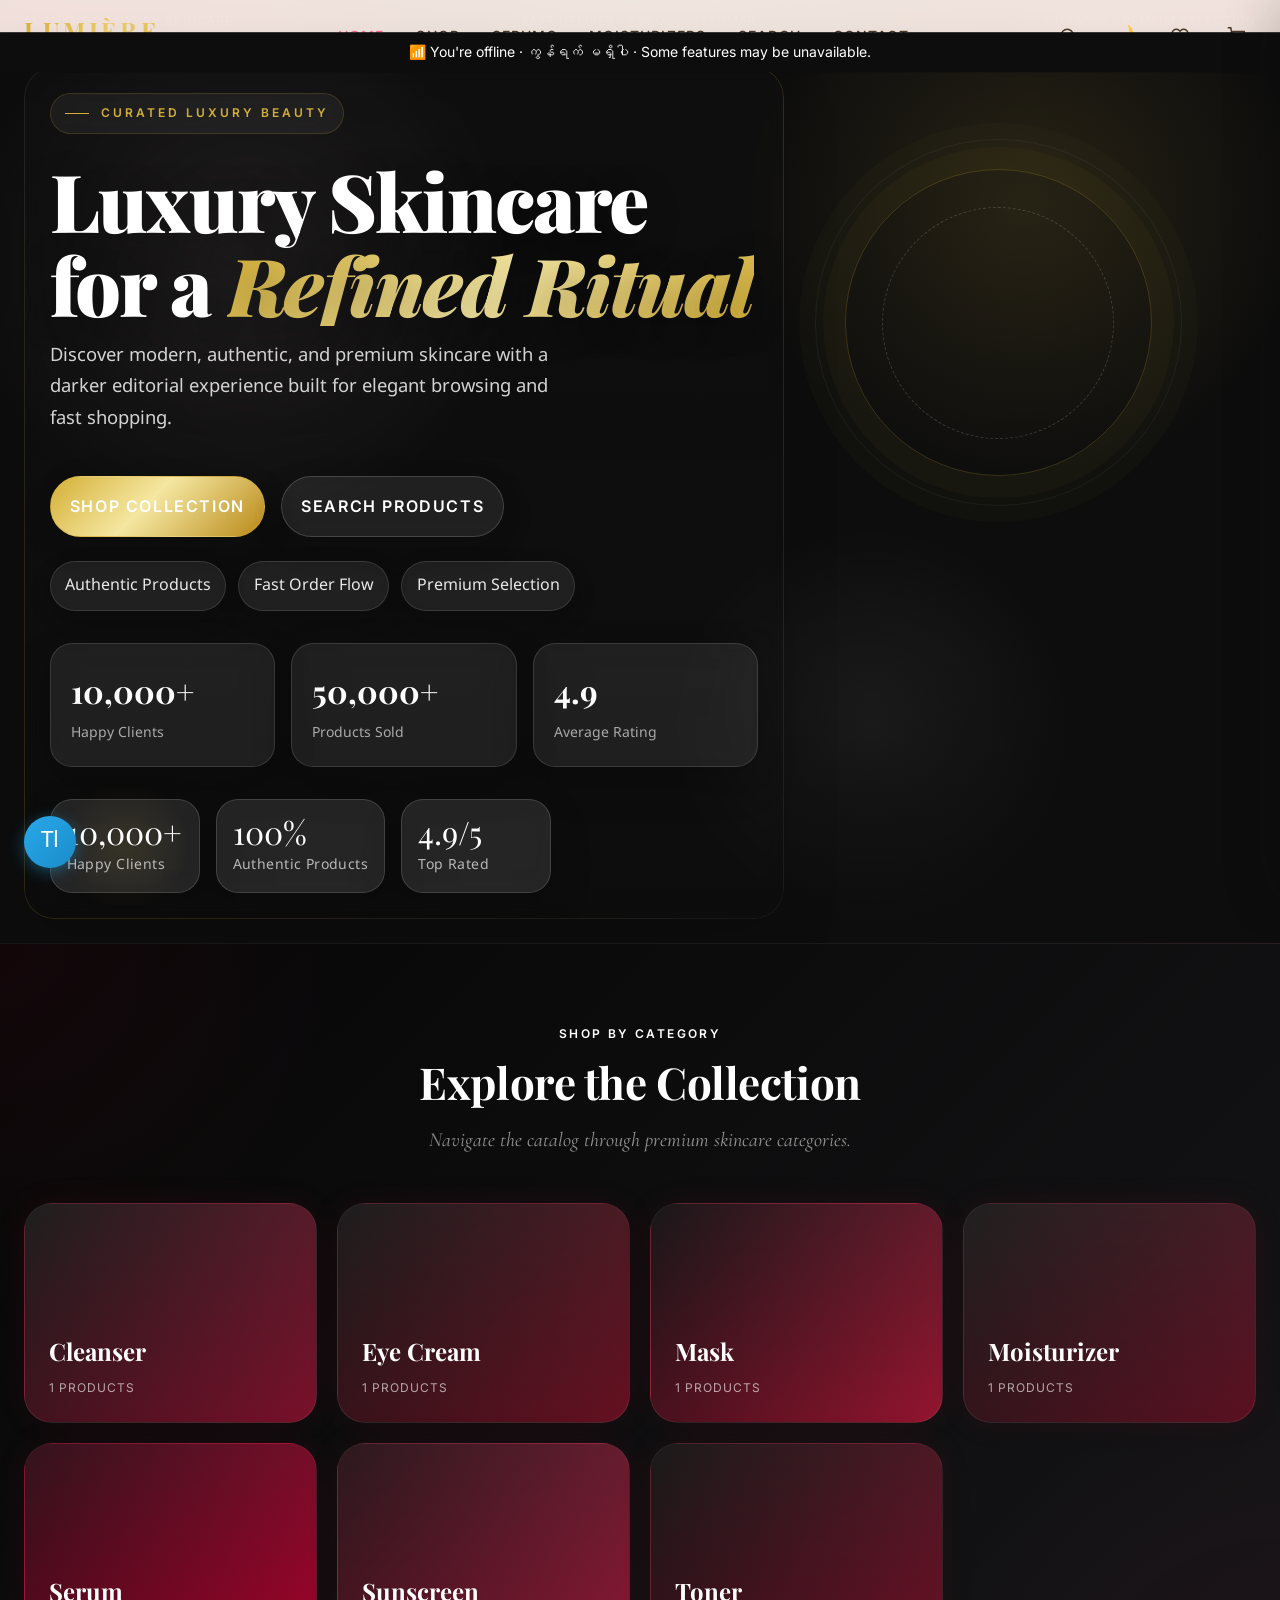
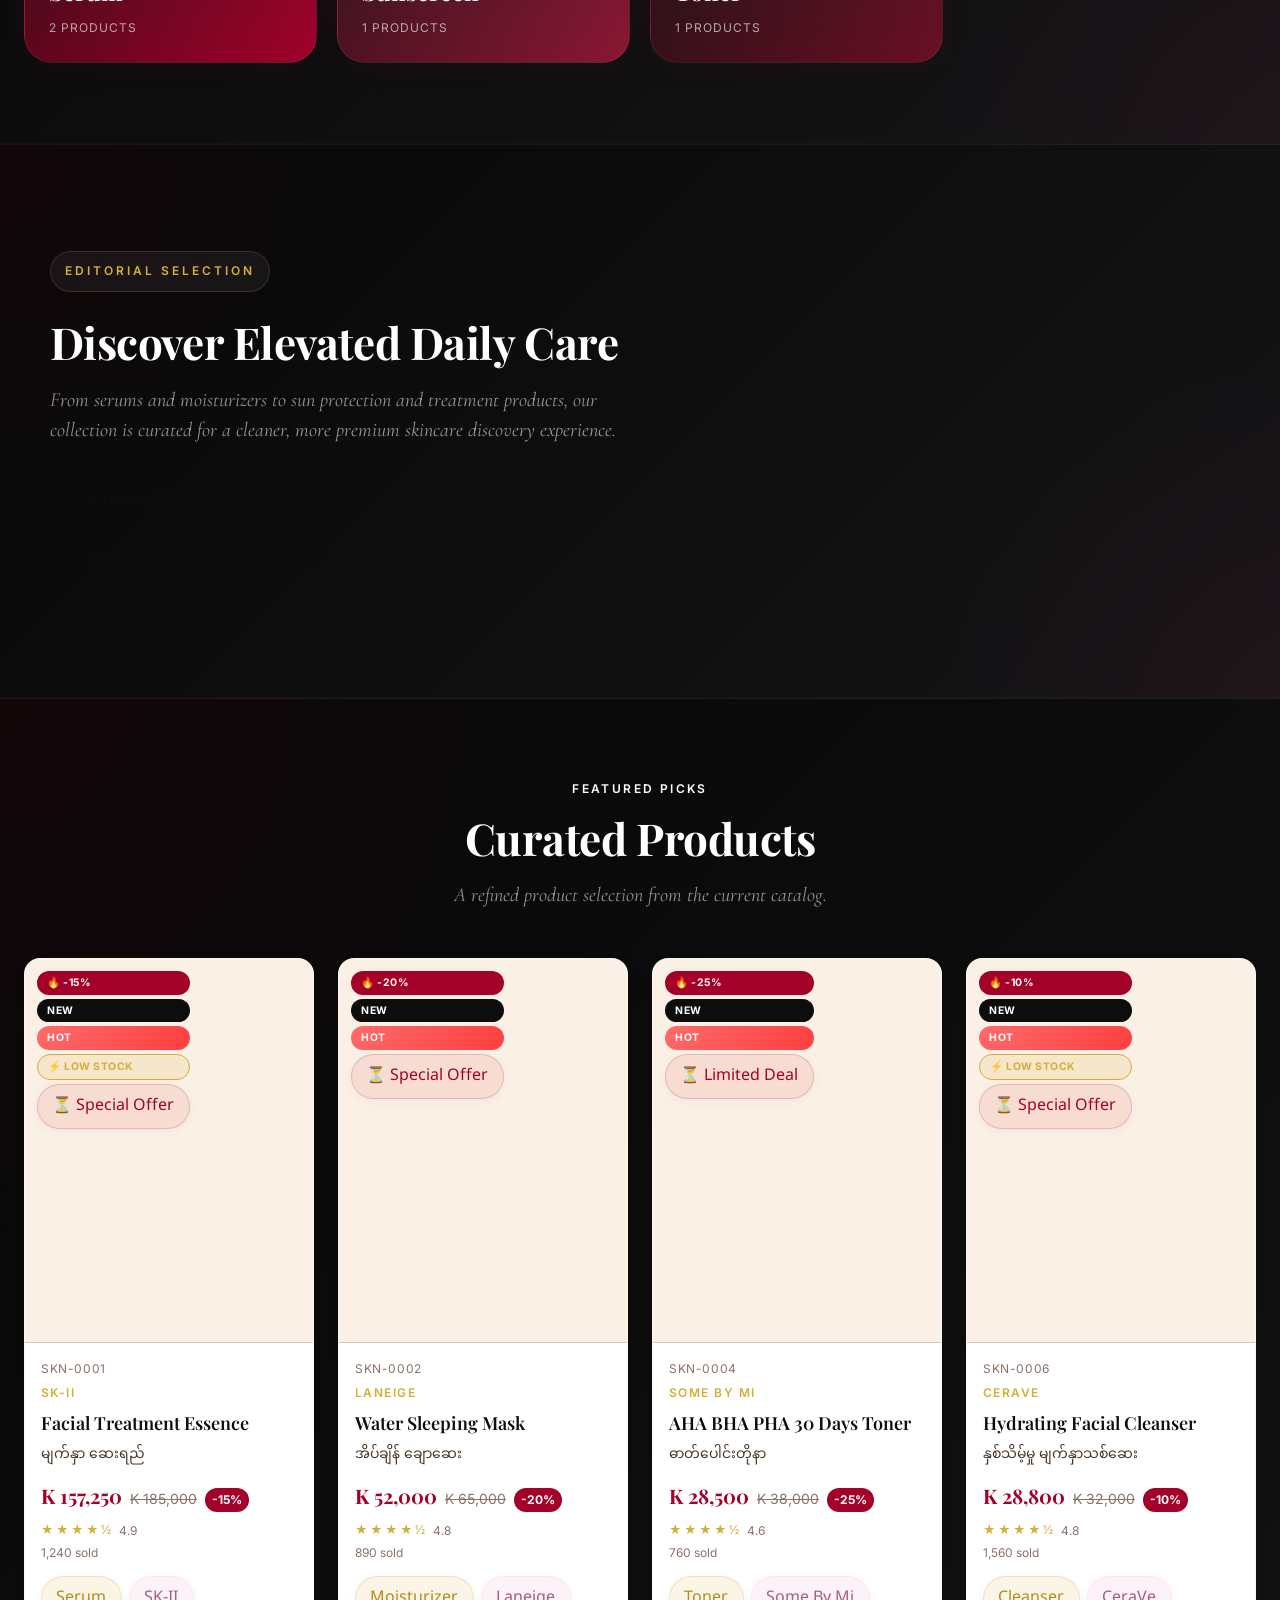
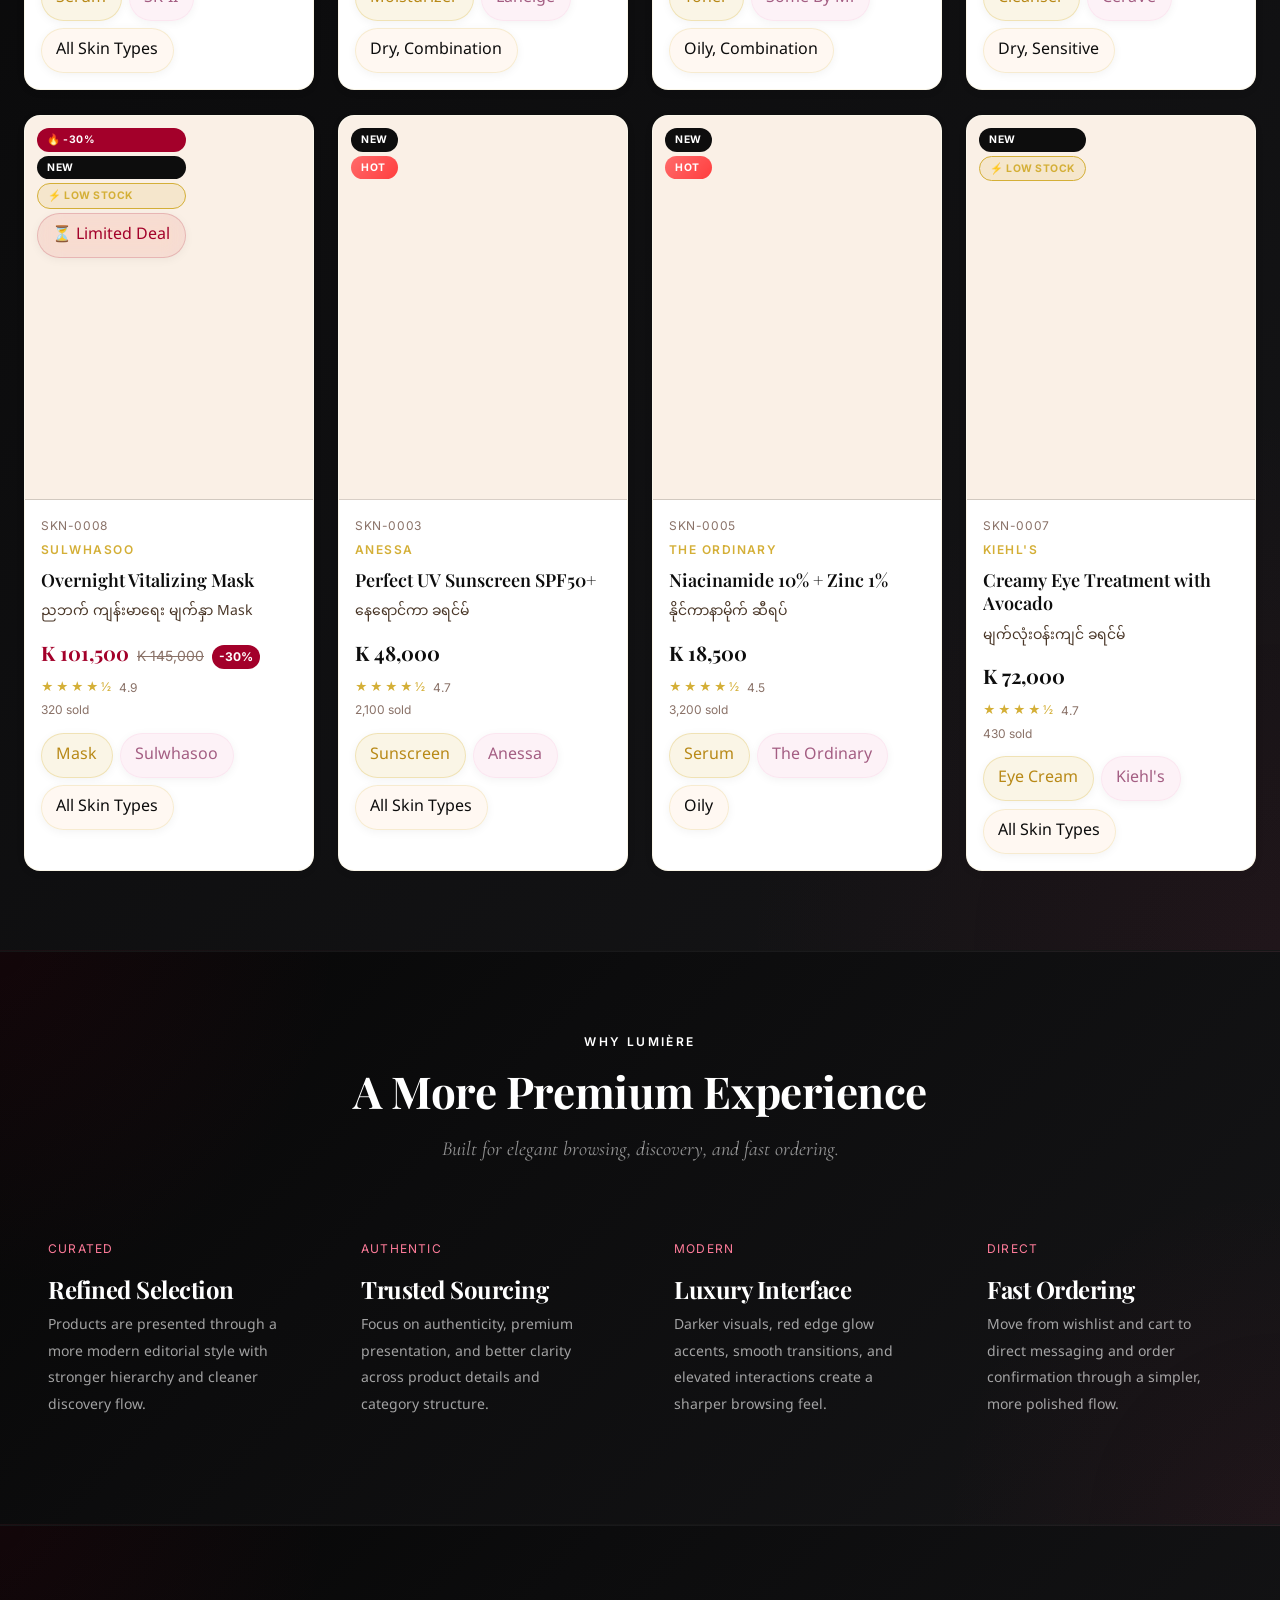
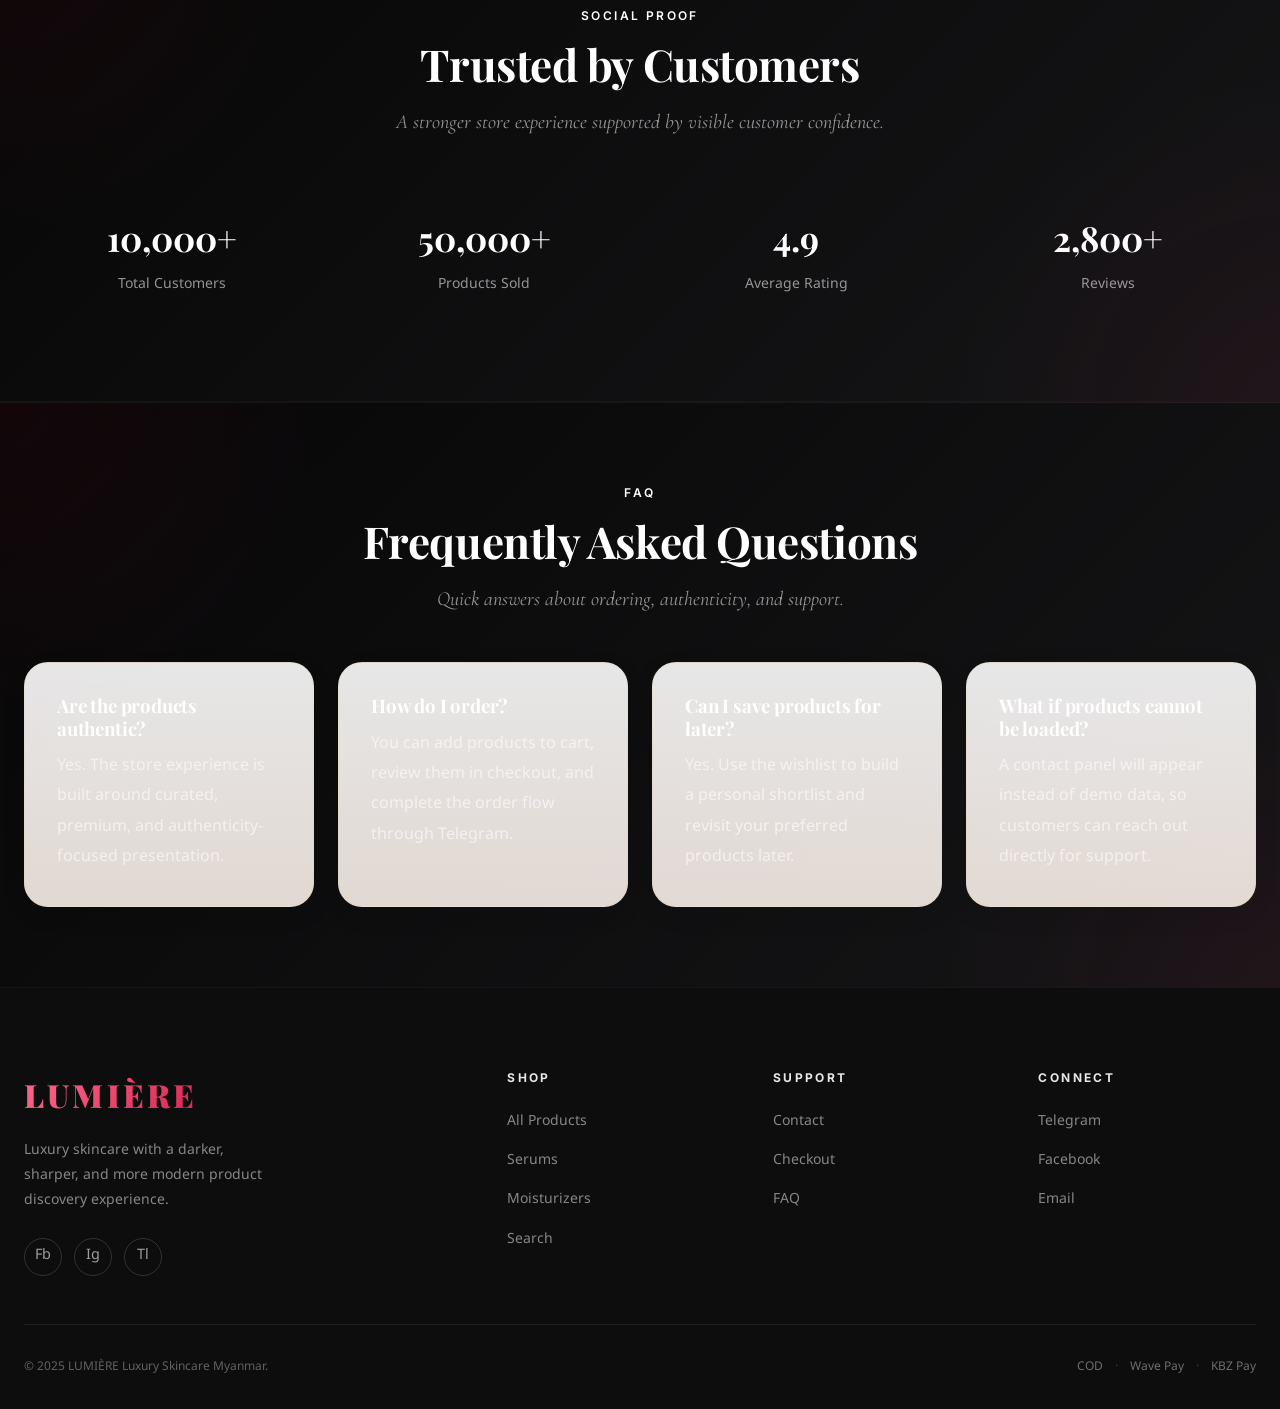
==== commit a6a47b84: "T" ====
--- a/index.html
+++ b/index.html
@@ -1,58 +1,49 @@
 <!DOCTYPE html>
-<html lang="my" data-theme="light">
+<html lang="my" data-theme="dark">
 <head>
   <meta charset="UTF-8" />
   <meta name="viewport" content="width=device-width, initial-scale=1.0, viewport-fit=cover" />
-  <meta name="theme-color" content="#0D0D0D" />
-
-  <!-- SEO -->
-  <title>LUMIÈRE — Luxury Skincare Myanmar | လူဇ်ရှဲ အသားအရေ ထုတ်ကုန်</title>
-  <meta name="description" content="Myanmar's premier luxury skincare destination. Authentic imported products — SK-II, Laneige, Sulwhasoo, Estée Lauder & more. COD available. ✈️ Telegram ordering." />
-  <meta name="keywords"    content="luxury skincare myanmar, SK-II myanmar, laneige myanmar, face serum myanmar, မျက်နှာ ထုတ်ကုန်, အသားအရေ" />
-  <link rel="canonical"   href="https://yourdomain.pages.dev/" />
-
-  <!-- Open Graph -->
-  <meta property="og:type"        content="website" />
-  <meta property="og:title"       content="LUMIÈRE — Luxury Skincare Myanmar" />
-  <meta property="og:description" content="Premium imported skincare with Telegram ordering & COD." />
-  <meta property="og:image"       content="assets/images/og-image.jpg" />
-  <meta property="og:url"         content="https://yourdomain.pages.dev/" />
-  <meta property="og:site_name"   content="LUMIÈRE" />
-
-  <!-- Twitter -->
-  <meta name="twitter:card"        content="summary_large_image" />
-  <meta name="twitter:title"       content="LUMIÈRE Luxury Skincare" />
-  <meta name="twitter:description" content="Myanmar's finest skincare store." />
-  <meta name="twitter:image"       content="assets/images/og-image.jpg" />
-
-  <!-- PWA -->
+  <meta name="theme-color" content="#090909" />
+
+  <title>LUMIÈRE — Luxury Skincare Myanmar</title>
+  <meta name="description" content="Luxury skincare in Myanmar with a darker, sharper, and more refined shopping experience. Explore curated collections, premium products, and fast ordering." />
+  <meta name="keywords" content="luxury skincare myanmar, premium skincare, serum myanmar, authentic skincare, skincare store myanmar" />
+  <link rel="canonical" href="https://yourdomain.pages.dev/" />
+
+  <meta property="og:type" content="website" />
+  <meta property="og:title" content="LUMIÈRE — Luxury Skincare Myanmar" />
+  <meta property="og:description" content="Curated luxury skincare with a modern black and red editorial experience." />
+  <meta property="og:image" content="assets/images/og-image.jpg" />
+  <meta property="og:url" content="https://yourdomain.pages.dev/" />
+  <meta property="og:site_name" content="LUMIÈRE" />
+
+  <meta name="twitter:card" content="summary_large_image" />
+  <meta name="twitter:title" content="LUMIÈRE Luxury Skincare" />
+  <meta name="twitter:description" content="Luxury skincare with a refined and modern presentation." />
+  <meta name="twitter:image" content="assets/images/og-image.jpg" />
+
   <link rel="manifest" href="manifest.json" />
   <link rel="apple-touch-icon" href="assets/icons/icon-192.png" />
-  <meta name="apple-mobile-web-app-capable"          content="yes" />
+  <meta name="apple-mobile-web-app-capable" content="yes" />
   <meta name="apple-mobile-web-app-status-bar-style" content="black-translucent" />
-  <meta name="apple-mobile-web-app-title"            content="LUMIÈRE" />
-
-  <!-- Favicon -->
+  <meta name="apple-mobile-web-app-title" content="LUMIÈRE" />
+
   <link rel="icon" type="image/png" href="assets/icons/favicon.png" />
 
-  <!-- CSS -->
   <link rel="stylesheet" href="assets/css/style.css" />
   <link rel="stylesheet" href="assets/css/animations.css" />
   <link rel="stylesheet" href="assets/css/luxury-theme.css" />
 
-  <!-- Prevent dark mode flash -->
   <script>
     (function(){
-      var t = localStorage.getItem('lumiere_theme') || 'light';
+      var t = localStorage.getItem('lumiere_theme') || 'dark';
       document.documentElement.setAttribute('data-theme', t);
     })();
   </script>
 
-  <!-- Font preloads -->
   <link rel="preconnect" href="https://fonts.googleapis.com" />
   <link rel="preconnect" href="https://fonts.gstatic.com" crossorigin />
 
-  <!-- Structured Data -->
   <script type="application/ld+json">
   {
     "@context": "https://schema.org",
@@ -65,785 +56,788 @@
     "address": { "@type": "PostalAddress", "addressCountry": "MM" }
   }
   </script>
+
+  <style>
+    .home-shell-dark {
+      position: relative;
+      overflow: hidden;
+    }
+
+    .home-shell-dark::before {
+      content: '';
+      position: fixed;
+      inset: 0;
+      pointer-events: none;
+      z-index: -1;
+      background:
+        radial-gradient(circle at 0% 0%, rgba(163,0,42,0.12), transparent 24%),
+        radial-gradient(circle at 100% 100%, rgba(210,31,76,0.10), transparent 24%),
+        linear-gradient(135deg, #050505 0%, #090909 18%, #101012 58%, #18090E 100%);
+    }
+
+    .topbar-dark {
+      position: relative;
+      z-index: 20;
+      border-bottom: 1px solid rgba(255,255,255,0.06);
+      background:
+        linear-gradient(90deg, rgba(163,0,42,0.14), rgba(255,255,255,0.03), rgba(163,0,42,0.14));
+      backdrop-filter: blur(12px);
+      -webkit-backdrop-filter: blur(12px);
+    }
+
+    .topbar-dark-inner {
+      min-height: 42px;
+      display: flex;
+      align-items: center;
+      justify-content: space-between;
+      gap: var(--space-4);
+      color: rgba(255,255,255,0.72);
+      font-size: var(--text-xs);
+      font-family: var(--font-ui);
+      letter-spacing: 0.08em;
+      text-transform: uppercase;
+    }
+
+    .hero-home-shell {
+      position: relative;
+    }
+
+    .hero-home-shell .hero-content {
+      max-width: 760px;
+    }
+
+    .hero-home-metrics {
+      display: grid;
+      grid-template-columns: repeat(3, minmax(0, 1fr));
+      gap: var(--space-4);
+      margin-top: var(--space-8);
+    }
+
+    .hero-home-metric {
+      padding: var(--space-5);
+      border-radius: 22px;
+      background: rgba(255,255,255,0.08);
+      border: 1px solid rgba(255,255,255,0.12);
+      box-shadow: 0 16px 42px rgba(0,0,0,0.18);
+      backdrop-filter: blur(14px) saturate(180%);
+      -webkit-backdrop-filter: blur(14px) saturate(180%);
+    }
+
+    .hero-home-metric strong {
+      display: block;
+      color: white;
+      font-family: var(--font-display);
+      font-size: clamp(1.3rem, 2.6vw, 2rem);
+      margin-bottom: 0.3rem;
+    }
+
+    .hero-home-metric span {
+      display: block;
+      color: rgba(255,255,255,0.62);
+      font-size: var(--text-sm);
+      line-height: 1.6;
+    }
+
+    .section-dark-home {
+      position: relative;
+      background:
+        radial-gradient(circle at 0% 0%, rgba(163,0,42,0.08), transparent 24%),
+        radial-gradient(circle at 100% 100%, rgba(210,31,76,0.06), transparent 24%),
+        linear-gradient(135deg, #060606 0%, #0C0C0D 35%, #151517 100%);
+      border-top: 1px solid rgba(255,255,255,0.04);
+      border-bottom: 1px solid rgba(255,255,255,0.04);
+    }
+
+    .section-dark-home .section-title,
+    .section-dark-home .eyebrow,
+    .section-dark-home .section-subtitle {
+      color: var(--white);
+    }
+
+    .section-dark-home .section-subtitle {
+      color: rgba(255,255,255,0.56);
+    }
+
+    .home-editorial-split {
+      display: grid;
+      grid-template-columns: 1.05fr 0.95fr;
+      gap: var(--space-10);
+      align-items: center;
+    }
+
+    .home-editorial-card {
+      padding: clamp(1.2rem, 2vw, 1.8rem);
+      border-radius: 30px;
+    }
+
+    .home-categories-grid {
+      display: grid;
+      grid-template-columns: repeat(4, minmax(0, 1fr));
+      gap: var(--space-5);
+    }
+
+    .home-category-card {
+      min-height: 220px;
+      padding: var(--space-6);
+      border-radius: 28px;
+      display: flex;
+      flex-direction: column;
+      justify-content: flex-end;
+      text-decoration: none;
+      border: 1px solid rgba(255,255,255,0.08);
+      position: relative;
+      overflow: hidden;
+      box-shadow: 0 0 30px rgba(163,0,42,0.10);
+      transition: transform var(--duration) var(--ease), box-shadow var(--duration) var(--ease), border-color var(--duration) var(--ease);
+    }
+
+    .home-category-card::before {
+      content: '';
+      position: absolute;
+      inset: 0;
+      background: linear-gradient(180deg, rgba(255,255,255,0.04), rgba(255,255,255,0));
+      pointer-events: none;
+    }
+
+    .home-category-card:hover {
+      transform: translateY(-6px);
+      box-shadow: 0 20px 48px rgba(0,0,0,0.22), 0 0 36px rgba(163,0,42,0.16);
+      border-color: rgba(210,31,76,0.20);
+    }
+
+    .home-category-card-title {
+      position: relative;
+      z-index: 1;
+      font-family: var(--font-display);
+      font-size: var(--text-xl);
+      font-weight: 700;
+      color: var(--white);
+      margin-bottom: 0.35rem;
+    }
+
+    .home-category-card-meta {
+      position: relative;
+      z-index: 1;
+      font-family: var(--font-ui);
+      font-size: var(--text-xs);
+      color: rgba(255,255,255,0.62);
+      letter-spacing: 0.08em;
+      text-transform: uppercase;
+    }
+
+    .home-feature-grid {
+      display: grid;
+      grid-template-columns: repeat(4, minmax(0, 1fr));
+      gap: var(--space-5);
+    }
+
+    .home-feature-card {
+      padding: var(--space-6);
+      border-radius: 26px;
+    }
+
+    .home-feature-card h3 {
+      color: var(--white);
+      font-family: var(--font-display);
+      font-size: var(--text-xl);
+      margin-bottom: 0.6rem;
+      letter-spacing: -0.02em;
+    }
+
+    .home-feature-card p {
+      color: rgba(255,255,255,0.62);
+      line-height: 1.9;
+      font-size: var(--text-sm);
+    }
+
+    .home-feature-kicker {
+      display: inline-block;
+      margin-bottom: var(--space-4);
+      font-family: var(--font-ui);
+      font-size: var(--text-xs);
+      color: #FF7C9A;
+      letter-spacing: 0.1em;
+      text-transform: uppercase;
+    }
+
+    .home-social-proof-row {
+      display: grid;
+      grid-template-columns: repeat(4, minmax(0, 1fr));
+      gap: var(--space-4);
+    }
+
+    .home-proof-card {
+      padding: var(--space-6);
+      border-radius: 24px;
+      text-align: center;
+    }
+
+    .home-proof-card strong {
+      display: block;
+      font-family: var(--font-display);
+      font-size: clamp(1.5rem, 2.7vw, 2.2rem);
+      color: var(--white);
+      margin-bottom: 0.35rem;
+    }
+
+    .home-proof-card span {
+      display: block;
+      color: rgba(255,255,255,0.56);
+      font-size: var(--text-sm);
+    }
+
+    .home-error-panel {
+      display: none;
+      padding: clamp(1.2rem, 2vw, 1.6rem);
+      border-radius: 28px;
+      background: linear-gradient(135deg, rgba(111,0,27,0.22), rgba(163,0,42,0.12));
+      border: 1px solid rgba(210,31,76,0.24);
+      box-shadow: 0 0 28px rgba(163,0,42,0.12);
+    }
+
+    .home-error-title {
+      font-family: var(--font-display);
+      font-size: var(--text-2xl);
+      font-weight: 700;
+      color: var(--white);
+      margin-bottom: 0.5rem;
+    }
+
+    .home-error-text {
+      color: rgba(255,255,255,0.68);
+      line-height: 1.9;
+      margin-bottom: var(--space-5);
+    }
+
+    .home-empty-grid {
+      display: none;
+    }
+
+    @media (max-width: 1100px) {
+      .home-editorial-split,
+      .home-categories-grid,
+      .home-feature-grid,
+      .home-social-proof-row {
+        grid-template-columns: repeat(2, minmax(0, 1fr));
+      }
+    }
+
+    @media (max-width: 768px) {
+      .hero-home-metrics,
+      .home-editorial-split,
+      .home-categories-grid,
+      .home-feature-grid,
+      .home-social-proof-row {
+        grid-template-columns: 1fr;
+      }
+
+      .topbar-dark-inner {
+        justify-content: center;
+        text-align: center;
+      }
+    }
+  </style>
 </head>
-
-<body>
-
-<!-- ════════════════════════════════════════════════════════
-     LOADING SCREEN
-════════════════════════════════════════════════════════ -->
-<div id="loading-screen" role="status" aria-label="Loading">
-  <div class="loading-logo shimmer-text">LUMIÈRE</div>
-  <div class="loading-bar-track">
-    <div class="loading-bar-fill"></div>
+<body class="page-shell-dark home-shell-dark">
+
+  <div id="loading-screen" role="status" aria-label="Loading">
+    <div class="loading-logo shimmer-text">LUMIÈRE</div>
+    <div class="loading-bar-track">
+      <div class="loading-bar-fill"></div>
+    </div>
+    <div class="loading-tagline">Luxury Skincare · Myanmar</div>
+    <div class="css-particles">
+      <span></span><span></span><span></span><span></span><span></span>
+      <span></span><span></span><span></span><span></span><span></span>
+    </div>
   </div>
-  <div class="loading-tagline">Luxury Skincare · Myanmar</div>
-  <div class="css-particles">
-    <span></span><span></span><span></span><span></span><span></span>
-    <span></span><span></span><span></span><span></span><span></span>
+
+  <div class="topbar-dark">
+    <div class="container">
+      <div class="topbar-dark-inner">
+        <span>Authentic Luxury Skincare</span>
+        <span>Fast Delivery Across Myanmar</span>
+        <span>Curated Premium Selection</span>
+      </div>
+    </div>
   </div>
-</div>
-
-<!-- ════════════════════════════════════════════════════════
-     NAVBAR
-════════════════════════════════════════════════════════ -->
-<header class="navbar" role="banner">
-  <div class="container">
-    <div class="navbar-inner">
-
-      <!-- Logo -->
-      <a href="index.html" class="navbar-logo" aria-label="LUMIÈRE Home">
-        <span class="logo-text">LUMIÈRE</span>
-        <span class="logo-sub">Luxury Skincare · MM</span>
-      </a>
-
-      <!-- Desktop Nav Links -->
-      <nav class="navbar-links" aria-label="Main navigation">
-        <a href="index.html">Home</a>
-        <a href="category.html">Shop All</a>
-        <a href="category.html?cat=Serum">Serums</a>
-        <a href="category.html?cat=Moisturizer">Moisturizers</a>
-        <a href="category.html?cat=Sunscreen">Sunscreen</a>
-        <a href="contact.html">Contact</a>
-      </nav>
-
-      <!-- Actions -->
-      <div class="navbar-actions">
-
-        <!-- Search -->
-        <button class="nav-icon-btn" data-open-search aria-label="Search">
-          <svg width="18" height="18" viewBox="0 0 24 24" fill="none" stroke="currentColor" stroke-width="2">
-            <circle cx="11" cy="11" r="8"/><path d="m21 21-4.35-4.35"/>
-          </svg>
-        </button>
-
-        <!-- Theme Toggle -->
-        <button class="theme-toggle nav-icon-btn" data-toggle-theme aria-label="Toggle dark mode">
-          <span data-theme-icon>🌙</span>
-        </button>
-
-        <!-- Wishlist -->
-        <a href="wishlist.html" class="nav-icon-btn" aria-label="Wishlist">
-          <svg width="18" height="18" viewBox="0 0 24 24" fill="none" stroke="currentColor" stroke-width="2">
-            <path d="M20.84 4.61a5.5 5.5 0 0 0-7.78 0L12 5.67l-1.06-1.06a5.5 5.5 0 0 0-7.78 7.78l1.06 1.06L12 21.23l7.78-7.78 1.06-1.06a5.5 5.5 0 0 0 0-7.78z"/>
-          </svg>
-          <span class="nav-badge" data-wishlist-badge style="display:none;">0</span>
+
+  <header class="navbar" role="banner">
+    <div class="container">
+      <div class="navbar-inner">
+        <a href="index.html" class="navbar-logo" aria-label="LUMIÈRE Home">
+          <span class="logo-text">LUMIÈRE</span>
+          <span class="logo-sub">Luxury Skincare · MM</span>
         </a>
 
-        <!-- Cart -->
-        <button class="nav-icon-btn" data-open-cart aria-label="Shopping cart">
-          <svg width="18" height="18" data-cart-icon viewBox="0 0 24 24" fill="none" stroke="currentColor" stroke-width="2">
-            <circle cx="9" cy="21" r="1"/><circle cx="20" cy="21" r="1"/>
-            <path d="M1 1h4l2.68 13.39a2 2 0 0 0 2 1.61h9.72a2 2 0 0 0 2-1.61L23 6H6"/>
-          </svg>
-          <span class="nav-badge" data-cart-badge style="display:none;">0</span>
-        </button>
-
-        <!-- Mobile Hamburger -->
-        <button class="nav-hamburger" aria-label="Open menu" aria-expanded="false">
-          <span></span><span></span><span></span>
-        </button>
-      </div>
-    </div>
-  </div>
-</header>
-
-<!-- Mobile Nav Drawer -->
-<nav class="mobile-nav" aria-label="Mobile navigation">
-  <a href="index.html">🏠 Home</a>
-  <a href="category.html">🛍️ Shop All</a>
-  <a href="category.html?cat=Serum">💧 Serums</a>
-  <a href="category.html?cat=Moisturizer">🌸 Moisturizers</a>
-  <a href="category.html?cat=Sunscreen">☀️ Sunscreen</a>
-  <a href="wishlist.html">❤️ Wishlist</a>
-  <a href="contact.html">✉️ Contact</a>
-  <hr style="border:none;border-top:1px solid var(--border-soft);margin:var(--space-4) 0;" />
-  <button class="btn btn-outline w-full" data-toggle-theme>
-    <span data-theme-icon>🌙</span>
-    <span data-theme-label>Dark Mode</span>
-  </button>
-</nav>
-
-<!-- ════════════════════════════════════════════════════════
-     HERO SECTION
-════════════════════════════════════════════════════════ -->
-<section class="hero" aria-label="Hero" id="hero">
-
-  <!-- Particle Canvas -->
-  <canvas id="particles-canvas" aria-hidden="true"></canvas>
-
-  <!-- Slides -->
-  <div class="hero-slides" aria-live="polite">
-
-    <!-- Slide 1 -->
-    <div class="hero-slide active" aria-hidden="false">
-      <img
-        src="https://images.unsplash.com/photo-1620916566398-39f1143ab7be?w=1600&q=80"
-        alt="Luxury skincare"
-        class="hero-slide-bg"
-        loading="eager"
-        fetchpriority="high"
-      />
-      <div class="hero-slide-overlay"></div>
-    </div>
-
-    <!-- Slide 2 -->
-    <div class="hero-slide" aria-hidden="true">
-      <img
-        src="https://images.unsplash.com/photo-1556228578-0d85b1a4d571?w=1600&q=80"
-        alt="Premium skincare products"
-        class="hero-slide-bg"
-        loading="lazy"
-      />
-      <div class="hero-slide-overlay"></div>
-    </div>
-
-    <!-- Slide 3 -->
-    <div class="hero-slide" aria-hidden="true">
-      <img
-        src="https://images.unsplash.com/photo-1598440947619-2c35fc9aa908?w=1600&q=80"
-        alt="Luxury beauty collection"
-        class="hero-slide-bg"
-        loading="lazy"
-      />
-      <div class="hero-slide-overlay"></div>
-    </div>
-  </div>
-
-  <!-- Hero Content -->
-  <div class="container">
-    <div class="hero-content">
-
-      <div class="hero-eyebrow hero-fade-in">
-        <span class="hero-eyebrow-line"></span>
-        NEW COLLECTION 2025
-        <span class="hero-eyebrow-line"></span>
-      </div>
-
-      <h1 class="hero-title hero-text-reveal">
-        <span class="line">Luxury</span>
-        <span class="line"><em class="italic">Skincare</em></span>
-        <span class="line">for You</span>
-      </h1>
-
-      <p class="hero-subtitle hero-fade-in delay-1">
-        သင့်အသားအရေအတွက် အကောင်းဆုံးသော ကုန်ပစ္စည်းများ —
-        Authentic imports, premium quality.
-      </p>
-
-      <div class="hero-cta-group hero-fade-in delay-2">
-        <a href="category.html" class="btn btn-primary btn-lg shimmer-hover">
-          ✨ Shop Collection
-        </a>
-        <button class="btn btn-outline" data-open-quiz
-          style="color:var(--white);border-color:rgba(255,255,255,0.3);backdrop-filter:blur(4px);">
-          🔍 Find My Skincare
-        </button>
-      </div>
-
-      <!-- Live viewers -->
-      <div style="margin-top:var(--space-8);display:flex;align-items:center;gap:var(--space-3);" class="hero-fade-in delay-3">
-        <div class="live-dot">
-          <span class="live-dot-indicator"></span>
-          <span style="font-size:var(--text-xs);color:rgba(255,255,255,0.6);font-family:var(--font-ui);">
-            <span id="live-viewers">12</span> people viewing now
-          </span>
-        </div>
-        <span style="color:rgba(255,255,255,0.2);">·</span>
-        <span style="font-size:var(--text-xs);color:rgba(255,255,255,0.6);font-family:var(--font-ui);">
-          Free shipping over K 100,000
+        <nav class="navbar-links" aria-label="Main navigation">
+          <a href="index.html" style="color:#FF6C8F;">Home</a>
+          <a href="category.html">Shop</a>
+          <a href="category.html?cat=Serum">Serums</a>
+          <a href="category.html?cat=Moisturizer">Moisturizers</a>
+          <a href="search.html">Search</a>
+          <a href="contact.html">Contact</a>
+        </nav>
+
+        <div class="navbar-actions">
+          <button class="nav-icon-btn" data-open-search aria-label="Search">
+            <svg width="18" height="18" viewBox="0 0 24 24" fill="none" stroke="currentColor" stroke-width="2">
+              <circle cx="11" cy="11" r="8"></circle>
+              <path d="m21 21-4.35-4.35"></path>
+            </svg>
+          </button>
+
+          <button class="theme-toggle nav-icon-btn" data-toggle-theme aria-label="Toggle dark mode">
+            <span data-theme-icon>◐</span>
+          </button>
+
+          <a href="wishlist.html" class="nav-icon-btn" aria-label="Wishlist">
+            <svg width="18" height="18" viewBox="0 0 24 24" fill="none" stroke="currentColor" stroke-width="2">
+              <path d="M20.84 4.61a5.5 5.5 0 0 0-7.78 0L12 5.67l-1.06-1.06a5.5 5.5 0 0 0-7.78 7.78l1.06 1.06L12 21.23l7.78-7.78 1.06-1.06a5.5 5.5 0 0 0 0-7.78z"></path>
+            </svg>
+            <span class="nav-badge" data-wishlist-badge style="display:none;">0</span>
+          </a>
+
+          <button class="nav-icon-btn" data-open-cart aria-label="Cart">
+            <svg width="18" height="18" data-cart-icon viewBox="0 0 24 24" fill="none" stroke="currentColor" stroke-width="2">
+              <circle cx="9" cy="21" r="1"></circle>
+              <circle cx="20" cy="21" r="1"></circle>
+              <path d="M1 1h4l2.68 13.39a2 2 0 0 0 2 1.61h9.72a2 2 0 0 0 2-1.61L23 6H6"></path>
+            </svg>
+            <span class="nav-badge" data-cart-badge style="display:none;">0</span>
+          </button>
+
+          <button class="nav-hamburger" aria-label="Open menu"><span></span><span></span><span></span></button>
+        </div>
+      </div>
+    </div>
+  </header>
+
+  <nav class="mobile-nav" aria-label="Mobile navigation">
+    <a href="index.html">Home</a>
+    <a href="category.html">Shop</a>
+    <a href="search.html">Search</a>
+    <a href="wishlist.html">Wishlist</a>
+    <a href="contact.html">Contact</a>
+  </nav>
+
+  <section class="hero hero-home-shell">
+    <div class="hero-slides" id="hero-slides"></div>
+
+    <div class="container" style="position:relative;z-index:3;">
+      <div class="hero-content reveal-blur-up">
+        <span class="hero-eyebrow">
+          <span class="hero-eyebrow-line"></span>
+          Curated Luxury Beauty
         </span>
-      </div>
-
-    </div>
-  </div>
-
-  <!-- Slide Controls -->
-  <div class="hero-controls" aria-label="Slide controls">
-    <button class="hero-prev" aria-label="Previous slide">&#8249;</button>
-    <div class="hero-dots" role="tablist"></div>
-    <button class="hero-next" aria-label="Next slide">&#8250;</button>
-  </div>
-
-  <!-- Scroll Hint -->
-  <div class="hero-scroll-hint" aria-hidden="true">
-    <span class="hero-scroll-line"></span>
-    Scroll
-  </div>
-
-</section>
-
-<!-- ════════════════════════════════════════════════════════
-     BRAND MARQUEE
-════════════════════════════════════════════════════════ -->
-<div class="brand-marquee" aria-label="Featured brands" aria-hidden="true">
-  <div class="marquee-wrap">
-    <div class="marquee-track">
-      <!-- Items duplicated for seamless loop -->
-      <span class="marquee-item"><span class="marquee-dot"></span> SK-II</span>
-      <span class="marquee-item"><span class="marquee-dot"></span> Laneige</span>
-      <span class="marquee-item"><span class="marquee-dot"></span> Sulwhasoo</span>
-      <span class="marquee-item"><span class="marquee-dot"></span> Estée Lauder</span>
-      <span class="marquee-item"><span class="marquee-dot"></span> Lancôme</span>
-      <span class="marquee-item"><span class="marquee-dot"></span> Anessa</span>
-      <span class="marquee-item"><span class="marquee-dot"></span> CeraVe</span>
-      <span class="marquee-item"><span class="marquee-dot"></span> The Ordinary</span>
-      <span class="marquee-item"><span class="marquee-dot"></span> Kiehl's</span>
-      <span class="marquee-item"><span class="marquee-dot"></span> Some By Mi</span>
-      <span class="marquee-item"><span class="marquee-dot"></span> Cosrx</span>
-      <span class="marquee-item"><span class="marquee-dot"></span> La Mer</span>
-      <!-- Duplicate -->
-      <span class="marquee-item"><span class="marquee-dot"></span> SK-II</span>
-      <span class="marquee-item"><span class="marquee-dot"></span> Laneige</span>
-      <span class="marquee-item"><span class="marquee-dot"></span> Sulwhasoo</span>
-      <span class="marquee-item"><span class="marquee-dot"></span> Estée Lauder</span>
-      <span class="marquee-item"><span class="marquee-dot"></span> Lancôme</span>
-      <span class="marquee-item"><span class="marquee-dot"></span> Anessa</span>
-      <span class="marquee-item"><span class="marquee-dot"></span> CeraVe</span>
-      <span class="marquee-item"><span class="marquee-dot"></span> The Ordinary</span>
-      <span class="marquee-item"><span class="marquee-dot"></span> Kiehl's</span>
-      <span class="marquee-item"><span class="marquee-dot"></span> Some By Mi</span>
-      <span class="marquee-item"><span class="marquee-dot"></span> Cosrx</span>
-      <span class="marquee-item"><span class="marquee-dot"></span> La Mer</span>
-    </div>
-  </div>
-</div>
-
-<!-- ════════════════════════════════════════════════════════
-     TRUST STRIP
-════════════════════════════════════════════════════════ -->
-<div class="trust-strip">
-  <div class="container">
-    <div class="trust-grid reveal-stagger">
-      <div class="trust-item">
-        <div class="trust-icon">✅</div>
-        <div class="trust-label">100% Authentic</div>
-        <div class="trust-sub">Direct import only</div>
-      </div>
-      <div class="trust-item">
-        <div class="trust-icon">🚚</div>
-        <div class="trust-label">COD Available</div>
-        <div class="trust-sub">Pay on delivery</div>
-      </div>
-      <div class="trust-item">
-        <div class="trust-icon">💎</div>
-        <div class="trust-label">Premium Quality</div>
-        <div class="trust-sub">Luxury brands only</div>
-      </div>
-      <div class="trust-item">
-        <div class="trust-icon">✈️</div>
-        <div class="trust-label">Telegram Order</div>
-        <div class="trust-sub">Fast & easy</div>
-      </div>
-    </div>
-  </div>
-</div>
-
-<!-- ════════════════════════════════════════════════════════
-     FEATURED PRODUCTS
-════════════════════════════════════════════════════════ -->
-<section class="section featured-section" id="products" aria-label="Products">
-  <div class="container">
-
-    <div class="section-header reveal">
-      <span class="eyebrow">Curated For You</span>
-      <h2 class="section-title">Our Collection</h2>
-      <p class="section-subtitle">Handpicked luxury skincare — authentic, imported, delivered.</p>
-    </div>
-
-    <!-- Tab Navigation -->
-    <div class="products-tabs reveal" data-tabs aria-label="Product categories">
-      <button class="tab-btn active" data-tab-featured="featured">⭐ Featured</button>
-      <button class="tab-btn" data-tab-featured="bestsellers">🔥 Best Sellers</button>
-      <button class="tab-btn" data-tab-featured="new">✨ New Arrivals</button>
-    </div>
-
-    <!-- Products Grid -->
-    <div class="grid-products" id="featured-grid" role="list" aria-label="Featured products">
-      <!-- Populated by app.js -->
-    </div>
-
-    <div style="text-align:center;margin-top:var(--space-10);" class="reveal">
-      <a href="category.html" class="btn btn-dark btn-lg">
-        View All Products →
-      </a>
-    </div>
-
-  </div>
-</section>
-
-<!-- ════════════════════════════════════════════════════════
-     FLASH SALE
-════════════════════════════════════════════════════════ -->
-<section class="section flash-sale-section flash-sale-bg" id="flash-sale-section" aria-label="Flash sale">
-  <div class="container">
-
-    <div class="flash-sale-header">
-      <div class="reveal">
-        <div class="flash-sale-label">
-          <span class="live-dot-indicator"></span>
-          FLASH SALE
-        </div>
-        <h2 class="section-title" style="color:var(--text);">Limited Time Offers</h2>
-        <p class="section-subtitle">အချိန်ကန့်သတ် လျော့ဈေး — Grab before it ends!</p>
-      </div>
-
-      <!-- Timer -->
-      <div class="reveal" style="text-align:right;">
-        <div style="font-family:var(--font-ui);font-size:var(--text-xs);letter-spacing:0.1em;text-transform:uppercase;color:var(--text-muted);margin-bottom:var(--space-2);">
-          Ends in:
-        </div>
-        <div id="flash-timer-mount"></div>
-      </div>
-    </div>
-
-    <div class="grid-products" id="flash-sale-grid" role="list" aria-label="Flash sale products">
-      <!-- Populated by app.js -->
-    </div>
-
-  </div>
-</section>
-
-<!-- ════════════════════════════════════════════════════════
-     NEW ARRIVALS (asymmetric grid)
-════════════════════════════════════════════════════════ -->
-<section class="section" aria-label="New arrivals" style="background:var(--surface);">
-  <div class="container">
-
-    <div class="section-header reveal">
-      <span class="eyebrow">Just Landed</span>
-      <h2 class="section-title">New Arrivals</h2>
-      <p class="section-subtitle">ထွက်သစ် ကုန်ပစ္စည်းများ — The latest in luxury skincare</p>
-    </div>
-
-    <div class="new-arrivals-grid" id="new-arrivals-grid" role="list">
-      <!-- Populated by app.js -->
-    </div>
-
-  </div>
-</section>
-
-<!-- ════════════════════════════════════════════════════════
-     AI SKINCARE QUIZ CTA
-════════════════════════════════════════════════════════ -->
-<section class="section-sm" style="background:linear-gradient(135deg,var(--black) 0%,#1A0A0F 100%);overflow:hidden;position:relative;">
-  <div style="position:absolute;inset:0;background:radial-gradient(ellipse at 30% 50%,rgba(212,175,55,0.08) 0%,transparent 60%);pointer-events:none;"></div>
-  <div class="container" style="text-align:center;position:relative;">
-    <span class="eyebrow" style="color:var(--rose-gold);">Personalized For You</span>
-    <h2 class="section-title reveal" style="color:var(--white);margin:var(--space-4) 0;">
-      Find Your Perfect <em style="color:var(--rose-gold);font-style:italic;">Skincare</em>
-    </h2>
-    <p class="section-subtitle reveal" style="color:rgba(255,255,255,0.6);margin-bottom:var(--space-8);">
-      Take our 60-second AI quiz to get personalised product recommendations.
-    </p>
-    <button class="btn btn-primary btn-lg glow-gold reveal" data-open-quiz>
-      💎 Start Skin Quiz — Free
-    </button>
-  </div>
-</section>
-
-<!-- ════════════════════════════════════════════════════════
-     BRAND STORY
-════════════════════════════════════════════════════════ -->
-<section class="section brand-story" aria-label="Our story">
-  <div class="container">
-    <div class="brand-story-grid">
-
-      <!-- Visual -->
-      <div class="brand-story-visual reveal-left">
-        <img
-          src="https://images.unsplash.com/photo-1612817288484-6f916006741a?w=800&q=80"
-          alt="Luxury skincare products"
-          class="brand-story-img-main brand-image-frame"
-          loading="lazy"
-        />
-        <div class="brand-story-badge">
-          <span class="brand-story-badge-num">5+</span>
-          <span class="brand-story-badge-text">Years of Trust</span>
-        </div>
-      </div>
-
-      <!-- Text -->
-      <div class="brand-story-text reveal-right">
-        <span class="eyebrow">Our Story</span>
-        <h2 class="section-title">Luxury That Loves Your Skin</h2>
-
-        <div class="brand-story-body">
-          <p>
-            We believe every person deserves access to the world's finest skincare.
-            LUMIÈRE was born from a passion for authentic luxury beauty —
-            sourced directly from Korea, Japan, France, and the USA.
+
+        <h1 class="hero-title">
+          Luxury Skincare for a <span class="italic">Refined Ritual</span>
+        </h1>
+
+        <p class="hero-subtitle">
+          Discover modern, authentic, and premium skincare with a darker editorial experience built for elegant browsing and fast shopping.
+        </p>
+
+        <div class="hero-cta-group cta-row-modern">
+          <a href="category.html" class="btn btn-red-luxe btn-lg btn-sheen">Shop Collection</a>
+          <a href="search.html" class="btn btn-dark-glass btn-lg">Search Products</a>
+        </div>
+
+        <div class="hero-meta-row">
+          <span class="hero-meta-pill">Authentic Products</span>
+          <span class="hero-meta-pill">Fast Order Flow</span>
+          <span class="hero-meta-pill">Premium Selection</span>
+        </div>
+
+        <div class="hero-home-metrics">
+          <div class="hero-home-metric">
+            <strong id="hero-customers-count">10,000+</strong>
+            <span>Happy Clients</span>
+          </div>
+          <div class="hero-home-metric">
+            <strong id="hero-products-sold-count">50,000+</strong>
+            <span>Products Sold</span>
+          </div>
+          <div class="hero-home-metric">
+            <strong id="hero-rating-count">4.9</strong>
+            <span>Average Rating</span>
+          </div>
+        </div>
+      </div>
+    </div>
+  </section>
+
+  <section class="section section-dark-home">
+    <div class="container">
+      <div class="section-header reveal">
+        <span class="eyebrow">Shop By Category</span>
+        <h2 class="section-title">Explore the Collection</h2>
+        <p class="section-subtitle">Navigate the catalog through premium skincare categories.</p>
+      </div>
+
+      <div class="home-categories-grid" id="home-categories-grid"></div>
+    </div>
+  </section>
+
+  <section class="section section-dark-home">
+    <div class="container">
+      <div class="home-editorial-split">
+        <div class="luxe-panel-dark home-editorial-card reveal-blur-up">
+          <span class="hero-eyebrow">Editorial Selection</span>
+          <h2 class="section-title" style="text-align:left;margin-bottom:var(--space-4);">Discover Elevated Daily Care</h2>
+          <p class="section-subtitle" style="text-align:left;max-width:none;">
+            From serums and moisturizers to sun protection and treatment products, our collection is curated for a cleaner, more premium skincare discovery experience.
           </p>
-          <p>
-            မြန်မာနိုင်ငံတွင် စစ်မှန်သော ယုံကြည်ရသော လူဇ်ရှဲ အသားအရေ ထုတ်ကုန်များကို
-            ရရှိနိုင်ရန် ကျွန်ုပ်တို့ ကတိပြုပါသည်။
+
+          <div class="cta-row-modern" style="margin-top:var(--space-6);">
+            <a href="category.html" class="btn btn-red-luxe btn-lg">Browse All Products</a>
+            <a href="contact.html" class="btn btn-dark-glass btn-lg">Get Product Guidance</a>
+          </div>
+        </div>
+
+        <div class="luxe-panel-dark home-editorial-card reveal-clip">
+          <div class="trust-badges" style="margin-bottom:var(--space-5);">
+            <span class="luxe-chip-dark">Premium Curation</span>
+            <span class="luxe-chip-dark">Authentic Imports</span>
+            <span class="luxe-chip-dark">Modern Shopping Flow</span>
+          </div>
+
+          <div class="divider-luxe" style="margin:var(--space-6) 0;"></div>
+
+          <p class="luxe-subtext" style="line-height:1.9;">
+            The experience is designed to feel darker, sharper, and more editorial while staying fast and practical for real product discovery, wishlist saving, and ordering.
           </p>
         </div>
-
-        <!-- Stats -->
-        <div class="brand-stats">
-          <div>
-            <div class="brand-stat-num" data-counter="10000" data-counter-suffix="+">&nbsp;</div>
-            <div class="brand-stat-label">Happy Customers</div>
+      </div>
+    </div>
+  </section>
+
+  <section class="section section-dark-home" id="home-error-state" style="display:none;">
+    <div class="container">
+      <div class="home-error-panel" id="home-error-panel">
+        <div class="home-error-title">Products Are Currently Unavailable</div>
+        <div class="home-error-text" id="home-error-text">
+          We could not load the product catalog at this time. Please contact us directly for assistance or product inquiries.
+        </div>
+        <div class="cta-row-modern">
+          <a href="contact.html" class="btn btn-red-luxe btn-lg">Contact Us</a>
+          <a href="https://t.me/your_telegram" target="_blank" rel="noopener" class="btn btn-dark-glass btn-lg">Telegram</a>
+        </div>
+      </div>
+    </div>
+  </section>
+
+  <section class="section section-dark-home" id="featured-products-section">
+    <div class="container">
+      <div class="section-header reveal">
+        <span class="eyebrow">Featured Picks</span>
+        <h2 class="section-title">Curated Products</h2>
+        <p class="section-subtitle">A refined product selection from the current catalog.</p>
+      </div>
+
+      <div class="grid-products" id="featured-products-grid" role="list"></div>
+    </div>
+  </section>
+
+  <section class="section section-dark-home">
+    <div class="container">
+      <div class="section-header reveal">
+        <span class="eyebrow">Why LUMIÈRE</span>
+        <h2 class="section-title">A More Premium Experience</h2>
+        <p class="section-subtitle">Built for elegant browsing, discovery, and fast ordering.</p>
+      </div>
+
+      <div class="home-feature-grid">
+        <div class="luxe-panel-dark home-feature-card reveal-blur-up">
+          <span class="home-feature-kicker">Curated</span>
+          <h3>Refined Selection</h3>
+          <p>Products are presented through a more modern editorial style with stronger hierarchy and cleaner discovery flow.</p>
+        </div>
+
+        <div class="luxe-panel-dark home-feature-card reveal-blur-up">
+          <span class="home-feature-kicker">Authentic</span>
+          <h3>Trusted Sourcing</h3>
+          <p>Focus on authenticity, premium presentation, and better clarity across product details and category structure.</p>
+        </div>
+
+        <div class="luxe-panel-dark home-feature-card reveal-blur-up">
+          <span class="home-feature-kicker">Modern</span>
+          <h3>Luxury Interface</h3>
+          <p>Darker visuals, red edge glow accents, smooth transitions, and elevated interactions create a sharper browsing feel.</p>
+        </div>
+
+        <div class="luxe-panel-dark home-feature-card reveal-blur-up">
+          <span class="home-feature-kicker">Direct</span>
+          <h3>Fast Ordering</h3>
+          <p>Move from wishlist and cart to direct messaging and order confirmation through a simpler, more polished flow.</p>
+        </div>
+      </div>
+    </div>
+  </section>
+
+  <section class="section section-dark-home">
+    <div class="container">
+      <div class="section-header reveal">
+        <span class="eyebrow">Social Proof</span>
+        <h2 class="section-title">Trusted by Customers</h2>
+        <p class="section-subtitle">A stronger store experience supported by visible customer confidence.</p>
+      </div>
+
+      <div class="home-social-proof-row">
+        <div class="luxe-panel-dark home-proof-card reveal-zoom-soft">
+          <strong id="proof-customers">10,000+</strong>
+          <span>Total Customers</span>
+        </div>
+        <div class="luxe-panel-dark home-proof-card reveal-zoom-soft">
+          <strong id="proof-sold">50,000+</strong>
+          <span>Products Sold</span>
+        </div>
+        <div class="luxe-panel-dark home-proof-card reveal-zoom-soft">
+          <strong id="proof-rating">4.9</strong>
+          <span>Average Rating</span>
+        </div>
+        <div class="luxe-panel-dark home-proof-card reveal-zoom-soft">
+          <strong id="proof-reviews">2,800+</strong>
+          <span>Reviews</span>
+        </div>
+      </div>
+    </div>
+  </section>
+
+  <section class="section section-dark-home" id="faq">
+    <div class="container">
+      <div class="section-header reveal">
+        <span class="eyebrow">FAQ</span>
+        <h2 class="section-title">Frequently Asked Questions</h2>
+        <p class="section-subtitle">Quick answers about ordering, authenticity, and support.</p>
+      </div>
+
+      <div class="features-grid-modern">
+        <div class="luxe-panel-dark feature-card-modern reveal-blur-up">
+          <h3 style="color:var(--white);font-family:var(--font-display);margin-bottom:0.75rem;">Are the products authentic?</h3>
+          <p style="color:rgba(255,255,255,0.62);line-height:1.9;">Yes. The store experience is built around curated, premium, and authenticity-focused presentation.</p>
+        </div>
+        <div class="luxe-panel-dark feature-card-modern reveal-blur-up">
+          <h3 style="color:var(--white);font-family:var(--font-display);margin-bottom:0.75rem;">How do I order?</h3>
+          <p style="color:rgba(255,255,255,0.62);line-height:1.9;">You can add products to cart, review them in checkout, and complete the order flow through Telegram.</p>
+        </div>
+        <div class="luxe-panel-dark feature-card-modern reveal-blur-up">
+          <h3 style="color:var(--white);font-family:var(--font-display);margin-bottom:0.75rem;">Can I save products for later?</h3>
+          <p style="color:rgba(255,255,255,0.62);line-height:1.9;">Yes. Use the wishlist to build a personal shortlist and revisit your preferred products later.</p>
+        </div>
+        <div class="luxe-panel-dark feature-card-modern reveal-blur-up">
+          <h3 style="color:var(--white);font-family:var(--font-display);margin-bottom:0.75rem;">What if products cannot be loaded?</h3>
+          <p style="color:rgba(255,255,255,0.62);line-height:1.9;">A contact panel will appear instead of demo data, so customers can reach out directly for support.</p>
+        </div>
+      </div>
+    </div>
+  </section>
+
+  <footer class="footer footer-dark-luxe" role="contentinfo">
+    <div class="container">
+      <div class="footer-grid">
+        <div class="footer-brand">
+          <div class="logo-text" style="font-family:var(--font-display);font-size:var(--text-2xl);font-weight:900;background:linear-gradient(135deg,#FF6C8F,#D21F4C,#A3002A);-webkit-background-clip:text;-webkit-text-fill-color:transparent;background-clip:text;letter-spacing:0.1em;">
+            LUMIÈRE
           </div>
-          <div>
-            <div class="brand-stat-num" data-counter="200" data-counter-suffix="+">&nbsp;</div>
-            <div class="brand-stat-label">Premium Products</div>
+          <p class="footer-desc">Luxury skincare with a darker, sharper, and more modern product discovery experience.</p>
+          <div class="footer-social">
+            <a href="#" class="social-btn" aria-label="Facebook">Fb</a>
+            <a href="#" class="social-btn" aria-label="Instagram">Ig</a>
+            <a href="https://t.me/your_telegram" class="social-btn" aria-label="Telegram">Tl</a>
           </div>
-          <div>
-            <div class="brand-stat-num" data-counter="4.9" data-counter-suffix="★" data-counter-decimal="1">&nbsp;</div>
-            <div class="brand-stat-label">Average Rating</div>
-          </div>
-        </div>
-
-        <a href="contact.html" class="btn btn-dark">
-          Contact Us →
-        </a>
-      </div>
-
-    </div>
-  </div>
-</section>
-
-<!-- ════════════════════════════════════════════════════════
-     RECENTLY VIEWED
-════════════════════════════════════════════════════════ -->
-<section class="section recently-viewed-section" id="recently-viewed-section" style="display:none;" aria-label="Recently viewed">
-  <div class="container">
-    <div class="section-header reveal">
-      <span class="eyebrow">Your History</span>
-      <h2 class="section-title">Recently Viewed</h2>
-    </div>
-    <div class="grid-products" id="recently-viewed-products">
-      <!-- Populated by app.js -->
-    </div>
-  </div>
-</section>
-
-<!-- ════════════════════════════════════════════════════════
-     CUSTOMER REVIEWS
-════════════════════════════════════════════════════════ -->
-<section class="section reviews-section" aria-label="Customer reviews">
-  <div class="container">
-
-    <div class="section-header reveal">
-      <span class="eyebrow">Real Stories</span>
-      <h2 class="section-title">Loved by Thousands</h2>
-      <p class="section-subtitle">ဖောက်သည်များ၏ အမှန်တကယ် အကြောင်းပြချက်များ</p>
-    </div>
-
-    <!-- Overall rating -->
-    <div style="text-align:center;margin-bottom:var(--space-10);" class="reveal">
-      <div style="font-family:var(--font-display);font-size:5rem;font-weight:900;color:var(--rose-gold);line-height:1;">4.9</div>
-      <div style="display:flex;justify-content:center;gap:4px;font-size:1.5rem;color:var(--rose-gold);margin:var(--space-2) 0;">★★★★★</div>
-      <div style="font-family:var(--font-ui);font-size:var(--text-sm);color:var(--text-muted);">Based on 2,800+ verified reviews</div>
-    </div>
-
-    <div class="reviews-grid reveal-stagger">
-
-      <!-- Review 1 -->
-      <article class="review-card">
-        <div class="review-card-quote">"</div>
-        <div class="review-stars">★★★★★</div>
-        <p class="review-text">The SK-II Facial Treatment Essence completely transformed my skin. After just 3 weeks, I noticed such a visible difference in brightness and texture.</p>
-        <p class="review-mm">SK-II ကို သုံးပြီး ၃ ပတ်အတွင်း မျက်နှာတောက်ပလာတာ အံ့သြမိပါတယ်!</p>
-        <div class="review-author">
-          <div class="review-avatar">M</div>
-          <div>
-            <div class="review-name">Ma Khin Thazin</div>
-            <div class="review-location">📍 Yangon</div>
-            <div class="review-verified">✓ Verified Purchase</div>
-          </div>
-        </div>
-      </article>
-
-      <!-- Review 2 -->
-      <article class="review-card">
-        <div class="review-card-quote">"</div>
-        <div class="review-stars">★★★★★</div>
-        <p class="review-text">Fast delivery, authentic products, and the Telegram ordering is so convenient. I've been buying from LUMIÈRE for over a year now and never disappointed.</p>
-        <p class="review-mm">Telegram မှ မှာယူတာ လွယ်ကူပြီး ကုန်ပစ္စည်းတွေလည်း အစစ်အမှန်ဆိုတာ သေချာပါတယ်။</p>
-        <div class="review-author">
-          <div class="review-avatar">A</div>
-          <div>
-            <div class="review-name">Aye Myat Thu</div>
-            <div class="review-location">📍 Mandalay</div>
-            <div class="review-verified">✓ Verified Purchase</div>
-          </div>
-        </div>
-      </article>
-
-      <!-- Review 3 -->
-      <article class="review-card">
-        <div class="review-card-quote">"</div>
-        <div class="review-stars">★★★★★</div>
-        <p class="review-text">The Laneige Water Sleeping Mask is a game changer for dry skin. Woke up with the most plump, dewy skin. Will definitely reorder.</p>
-        <p class="review-mm">Laneige Mask ကို တစ်ညလောင်း လိမ်းပြီး နေ့တိုင်း အသားအရေ ကောင်းလာပါတယ်!</p>
-        <div class="review-author">
-          <div class="review-avatar">N</div>
-          <div>
-            <div class="review-name">Nwe Ni Win</div>
-            <div class="review-location">📍 Naypyidaw</div>
-            <div class="review-verified">✓ Verified Purchase</div>
-          </div>
-        </div>
-      </article>
-
-    </div>
-  </div>
-</section>
-
-<!-- ════════════════════════════════════════════════════════
-     PAYMENT METHODS
-════════════════════════════════════════════════════════ -->
-<section class="section-sm" style="background:var(--surface);border-top:1px solid var(--border-soft);">
-  <div class="container">
-    <div style="text-align:center;margin-bottom:var(--space-8);" class="reveal">
-      <span class="eyebrow">Secure Payments</span>
-      <h3 style="font-family:var(--font-display);font-size:var(--text-2xl);font-weight:700;margin-top:var(--space-3);">
-        We Accept
-      </h3>
-    </div>
-    <div style="display:flex;justify-content:center;gap:var(--space-6);flex-wrap:wrap;align-items:center;" class="reveal-stagger">
-      <div style="display:flex;flex-direction:column;align-items:center;gap:var(--space-2);">
-        <div style="width:64px;height:40px;border-radius:var(--radius);background:var(--surface-2);border:1px solid var(--border-soft);display:flex;align-items:center;justify-content:center;font-size:1.5rem;">🚗</div>
-        <span style="font-size:var(--text-xs);color:var(--text-muted);font-family:var(--font-ui);">Cash on Delivery</span>
-      </div>
-      <div style="display:flex;flex-direction:column;align-items:center;gap:var(--space-2);">
-        <div style="width:64px;height:40px;border-radius:var(--radius);background:#00AEEF;display:flex;align-items:center;justify-content:center;color:white;font-weight:700;font-size:0.75rem;font-family:var(--font-ui);">Wave<br>Pay</div>
-        <span style="font-size:var(--text-xs);color:var(--text-muted);font-family:var(--font-ui);">Wave Pay</span>
-      </div>
-      <div style="display:flex;flex-direction:column;align-items:center;gap:var(--space-2);">
-        <div style="width:64px;height:40px;border-radius:var(--radius);background:#e60026;display:flex;align-items:center;justify-content:center;color:white;font-weight:700;font-size:0.75rem;font-family:var(--font-ui);">KBZ<br>Pay</div>
-        <span style="font-size:var(--text-xs);color:var(--text-muted);font-family:var(--font-ui);">KBZ Pay</span>
-      </div>
-      <div style="display:flex;flex-direction:column;align-items:center;gap:var(--space-2);">
-        <div style="width:64px;height:40px;border-radius:var(--radius);background:var(--surface-2);border:1px solid var(--border-soft);display:flex;align-items:center;justify-content:center;font-size:1.5rem;">🏦</div>
-        <span style="font-size:var(--text-xs);color:var(--text-muted);font-family:var(--font-ui);">Bank Transfer</span>
-      </div>
-    </div>
-  </div>
-</section>
-
-<!-- ════════════════════════════════════════════════════════
-     FAQ
-════════════════════════════════════════════════════════ -->
-<section class="section faq-section" id="faq" aria-label="FAQ">
-  <div class="container">
-    <div class="faq-grid">
-
-      <!-- Sidebar -->
-      <div class="faq-sidebar reveal-left">
-        <span class="eyebrow">Got Questions?</span>
-        <h2 class="section-title">Frequently Asked</h2>
-        <p>Everything you need to know about ordering, shipping, and our products.</p>
-        <a href="contact.html" class="btn btn-primary">
-          ✈️ Ask via Telegram
-        </a>
-      </div>
-
-      <!-- FAQ List -->
-      <div class="faq-list reveal-right">
-
-        <div class="faq-item">
-          <div class="faq-question">
-            <div>
-              <div class="faq-question-text">Are your products 100% authentic?</div>
-              <div class="faq-question-mm">ကုန်ပစ္စည်းတွေ စစ်မှန်ပါသလား?</div>
-            </div>
-            <div class="faq-icon">+</div>
-          </div>
-          <div class="faq-answer">
-            Yes! Every product we sell is 100% authentic and sourced directly from official distributors in Korea, Japan, France, and USA. We never sell counterfeit or grey-market products. ကုန်ပစ္စည်းတိုင်း စစ်မှန်သော တိုက်ရိုက် တင်သွင်းမှု ဖြစ်ပါသည်။
-          </div>
-        </div>
-
-        <div class="faq-item">
-          <div class="faq-question">
-            <div>
-              <div class="faq-question-text">How do I place an order?</div>
-              <div class="faq-question-mm">ဘယ်လို မှာယူရမလဲ?</div>
-            </div>
-            <div class="faq-icon">+</div>
-          </div>
-          <div class="faq-answer">
-            Simply add items to your cart and click "Order via Telegram". Your order details will be automatically formatted and sent to our Telegram. We'll confirm within 30 minutes. Cart ထဲ ထည့်ပြီး Telegram မှ မှာယူနိုင်ပါသည်။
-          </div>
-        </div>
-
-        <div class="faq-item">
-          <div class="faq-question">
-            <div>
-              <div class="faq-question-text">What payment methods do you accept?</div>
-              <div class="faq-question-mm">ငွေပေးချေနည်း ဘာတွေ လက်ခံသလဲ?</div>
-            </div>
-            <div class="faq-icon">+</div>
-          </div>
-          <div class="faq-answer">
-            We accept Cash on Delivery (COD), Wave Pay, KBZ Pay, and Bank Transfer. COD is available for Yangon delivery. ငွေသားနှင့် Wave Pay, KBZ Pay, ဘဏ်လွှဲ လက်ခံပါသည်။
-          </div>
-        </div>
-
-        <div class="faq-item">
-          <div class="faq-question">
-            <div>
-              <div class="faq-question-text">What is your delivery time?</div>
-              <div class="faq-question-mm">ပို့ဆောင်ရေး ဘယ်နှစ်ရက် ကြာသလဲ?</div>
-            </div>
-            <div class="faq-icon">+</div>
-          </div>
-          <div class="faq-answer">
-            Yangon: 1-2 business days. Other regions: 3-5 business days. Express delivery available. ရန်ကုန်တွင် ၁-၂ ရက်၊ တစ်ပြည်နယ်လုံးတွင် ၃-၅ ရက် ကြာမည်ဖြစ်သည်။
-          </div>
-        </div>
-
-        <div class="faq-item">
-          <div class="faq-question">
-            <div>
-              <div class="faq-question-text">Can I return a product?</div>
-              <div class="faq-question-mm">ကုန်ပစ္စည်း ပြန်ပို့လို့ ရသလား?</div>
-            </div>
-            <div class="faq-icon">+</div>
-          </div>
-          <div class="faq-answer">
-            If you receive a damaged or wrong item, contact us via Telegram within 24 hours with photos. We'll replace or refund immediately. ပျက်စီးနေသော သို့မဟုတ် မှားနေသော ကုန်ပစ္စည်းကို လက်ခံ၍ ၂၄ နာရီအတွင်း ဆက်သွယ်ပါ။
-          </div>
-        </div>
-
-      </div>
-    </div>
-  </div>
-</section>
-
-<!-- ════════════════════════════════════════════════════════
-     FOOTER
-════════════════════════════════════════════════════════ -->
-<footer class="footer" role="contentinfo">
-  <div class="container">
-    <div class="footer-grid">
-
-      <!-- Brand -->
-      <div class="footer-brand">
-        <div class="logo-text" style="font-family:var(--font-display);font-size:var(--text-2xl);font-weight:900;background:linear-gradient(135deg,var(--rose-gold),var(--rose-light));-webkit-background-clip:text;-webkit-text-fill-color:transparent;background-clip:text;letter-spacing:0.1em;">
-          LUMIÈRE
-        </div>
-        <p class="footer-desc">
-          Myanmar's premier destination for authentic luxury skincare.
-          Sourced from the world's finest beauty brands.
-        </p>
-        <p style="font-family:var(--font-body);font-size:var(--text-sm);color:rgba(255,255,255,0.4);margin-top:var(--space-2);">
-          မြန်မာနိုင်ငံ၏ လူဇ်ရှဲ အသားအရေ ထုတ်ကုန် ဆိုင်
-        </p>
-        <div class="footer-social">
-          <a href="#" class="social-btn" aria-label="Facebook">f</a>
-          <a href="#" class="social-btn" aria-label="Instagram">📷</a>
-          <a href="#" class="social-btn" aria-label="Telegram">✈️</a>
-          <a href="#" class="social-btn" aria-label="Viber">📞</a>
-        </div>
-      </div>
-
-      <!-- Shop -->
-      <div>
-        <div class="footer-heading">Shop</div>
-        <ul class="footer-links">
-          <li><a href="category.html">All Products</a></li>
-          <li><a href="category.html?cat=Serum">Serums</a></li>
-          <li><a href="category.html?cat=Moisturizer">Moisturizers</a></li>
-          <li><a href="category.html?cat=Sunscreen">Sunscreen</a></li>
-          <li><a href="category.html?cat=Mask">Face Masks</a></li>
-          <li><a href="category.html?cat=Cleanser">Cleansers</a></li>
-        </ul>
-      </div>
-
-      <!-- Help -->
-      <div>
-        <div class="footer-heading">Help</div>
-        <ul class="footer-links">
-          <li><a href="contact.html">Contact Us</a></li>
-          <li><a href="#faq">FAQ</a></li>
-          <li><a href="contact.html">Shipping Info</a></li>
-          <li><a href="contact.html">Returns</a></li>
-          <li><a href="contact.html">Track Order</a></li>
-        </ul>
-      </div>
-
-      <!-- Contact -->
-      <div>
-        <div class="footer-heading">Contact</div>
-        <ul class="footer-links">
-          <li><a href="https://t.me/your_telegram" target="_blank" rel="noopener">✈️ Telegram</a></li>
-          <li><a href="viber://chat?number=+959xxxxxxxx">📱 Viber</a></li>
-          <li><a href="https://facebook.com/yourpage" target="_blank" rel="noopener">👤 Facebook</a></li>
-          <li><a href="tel:+959xxxxxxxx">📞 Call Us</a></li>
-        </ul>
-        <div style="margin-top:var(--space-6);">
-          <div style="font-family:var(--font-ui);font-size:var(--text-xs);letter-spacing:0.1em;text-transform:uppercase;color:rgba(255,255,255,0.4);margin-bottom:var(--space-3);">Hours</div>
-          <div style="font-size:var(--text-sm);color:rgba(255,255,255,0.5);">Mon–Sat · 9am–8pm</div>
-          <div style="font-size:var(--text-sm);color:rgba(255,255,255,0.5);">Sun · 10am–6pm</div>
-        </div>
-      </div>
-
-    </div>
-
-    <!-- Bottom -->
-    <div class="footer-bottom">
-      <div class="footer-copy">
-        © 2025 LUMIÈRE Luxury Skincare Myanmar. All rights reserved.
-      </div>
-      <div class="footer-payments">
-        <span>COD</span>
-        <span style="color:rgba(255,255,255,0.2);">·</span>
-        <span>Wave Pay</span>
-        <span style="color:rgba(255,255,255,0.2);">·</span>
-        <span>KBZ Pay</span>
-        <span style="color:rgba(255,255,255,0.2);">·</span>
-        <span>Bank Transfer</span>
-      </div>
-    </div>
-  </div>
-</footer>
-
-<!-- ════════════════════════════════════════════════════════
-     FLOATING BUTTONS
-════════════════════════════════════════════════════════ -->
-
-<!-- Telegram -->
-<a
-  href="https://t.me/your_telegram"
-  target="_blank"
-  rel="noopener"
-  class="floating-telegram"
-  aria-label="Chat on Telegram"
-  title="Order on Telegram"
->
-  ✈️
-</a>
-
-<!-- Back to Top -->
-<button class="floating-top" aria-label="Back to top">↑</button>
-
-<!-- ════════════════════════════════════════════════════════
-     SCRIPTS
-     Order: discount → cart → wishlist → products → search → app
-════════════════════════════════════════════════════════ -->
-<script src="assets/js/discount.js"></script>
-<script src="assets/js/cart.js"></script>
-<script src="assets/js/wishlist.js"></script>
-<script src="assets/js/products.js"></script>
-<script src="assets/js/search.js"></script>
-<script src="assets/js/app.js"></script>
-
-<!-- Inline: show recently-viewed section if items exist -->
-<script>
-  document.addEventListener('DOMContentLoaded', () => {
-    const viewed = JSON.parse(localStorage.getItem('lumiere_viewed') || '[]');
-    if (viewed.length > 0) {
-      const sec = document.getElementById('recently-viewed-section');
-      if (sec) sec.style.display = '';
-    }
-  });
-</script>
-
+        </div>
+
+        <div>
+          <div class="footer-heading">Shop</div>
+          <ul class="footer-links">
+            <li><a href="category.html">All Products</a></li>
+            <li><a href="category.html?cat=Serum">Serums</a></li>
+            <li><a href="category.html?cat=Moisturizer">Moisturizers</a></li>
+            <li><a href="search.html">Search</a></li>
+          </ul>
+        </div>
+
+        <div>
+          <div class="footer-heading">Support</div>
+          <ul class="footer-links">
+            <li><a href="contact.html">Contact</a></li>
+            <li><a href="checkout.html">Checkout</a></li>
+            <li><a href="#faq">FAQ</a></li>
+          </ul>
+        </div>
+
+        <div>
+          <div class="footer-heading">Connect</div>
+          <ul class="footer-links">
+            <li><a href="https://t.me/your_telegram" target="_blank" rel="noopener">Telegram</a></li>
+            <li><a href="https://facebook.com/yourpage" target="_blank" rel="noopener">Facebook</a></li>
+            <li><a href="mailto:hello@lumiere.com.mm">Email</a></li>
+          </ul>
+        </div>
+      </div>
+
+      <div class="footer-bottom">
+        <div class="footer-copy">© 2025 LUMIÈRE Luxury Skincare Myanmar.</div>
+        <div class="footer-payments">
+          <span>COD</span>
+          <span style="color:rgba(255,255,255,0.2);">·</span>
+          <span>Wave Pay</span>
+          <span style="color:rgba(255,255,255,0.2);">·</span>
+          <span>KBZ Pay</span>
+        </div>
+      </div>
+    </div>
+  </footer>
+
+  <a href="https://t.me/your_telegram" target="_blank" rel="noopener" class="floating-telegram" aria-label="Chat on Telegram">Tl</a>
+  <button class="floating-top" aria-label="Back to top">↑</button>
+
+  <script src="assets/js/discount.js"></script>
+  <script src="assets/js/cart.js"></script>
+  <script src="assets/js/wishlist.js"></script>
+  <script src="assets/js/products.js"></script>
+  <script src="assets/js/search.js"></script>
+  <script src="assets/js/app.js"></script>
+
+  <script>
+    document.addEventListener('DOMContentLoaded', async () => {
+      let appConfig = {};
+      try {
+        const res = await fetch('/data/config.json');
+        if (res.ok) appConfig = await res.json();
+      } catch {}
+
+      const socialProof = appConfig.social_proof || {};
+      document.getElementById('hero-customers-count').textContent = socialProof.total_customers || '10,000+';
+      document.getElementById('hero-products-sold-count').textContent = socialProof.products_sold || '50,000+';
+      document.getElementById('hero-rating-count').textContent = socialProof.rating || '4.9';
+      document.getElementById('proof-customers').textContent = socialProof.total_customers || '10,000+';
+      document.getElementById('proof-sold').textContent = socialProof.products_sold || '50,000+';
+      document.getElementById('proof-rating').textContent = socialProof.rating || '4.9';
+      document.getElementById('proof-reviews').textContent = socialProof.reviews_count || '2,800+';
+
+      const categoryStyles = {
+        'Serum': 'linear-gradient(135deg,#2A0A13,#A3002A)',
+        'Moisturizer': 'linear-gradient(135deg,#171717,#5B1021)',
+        'Sunscreen': 'linear-gradient(135deg,#231015,#8B1633)',
+        'Toner': 'linear-gradient(135deg,#111111,#6B0E24)',
+        'Cleanser': 'linear-gradient(135deg,#151515,#7A102A)',
+        'Mask': 'linear-gradient(135deg,#100E10,#94142F)',
+        'Eye Cream': 'linear-gradient(135deg,#141414,#661021)',
+        'Essence': 'linear-gradient(135deg,#1A1013,#B11838)',
+        'Treatment': 'linear-gradient(135deg,#181818,#87152E)',
+        'Lip': 'linear-gradient(135deg,#140A0D,#C01A45)'
+      };
+
+      function showLoadError() {
+        document.getElementById('featured-products-section')?.style?.setProperty('display', 'none');
+        document.getElementById('home-error-state')?.style?.setProperty('display', '');
+        document.getElementById('home-error-panel')?.style?.setProperty('display', '');
+
+        const contact = appConfig.contact || {};
+        const telegramUsername = (contact.telegram_username || '@your_telegram').replace('@', '');
+        const telegramLink = document.querySelector('#home-error-panel a[href*="t.me"]');
+        if (telegramLink) telegramLink.href = `https://t.me/${telegramUsername}`;
+
+        const text = document.getElementById('home-error-text');
+        if (text) {
+          text.textContent = 'We could not load the product catalog at this time. Please contact us directly through the contact page or Telegram for product support and ordering assistance.';
+        }
+      }
+
+      function buildCategories() {
+        const grid = document.getElementById('home-categories-grid');
+        const cats = window.ProductsSystem?.getCategories?.() || [];
+        if (!grid) return;
+
+        if (!cats.length) {
+          grid.innerHTML = '';
+          return;
+        }
+
+        grid.innerHTML = cats.slice(0, 8).map(cat => {
+          const bg = categoryStyles[cat] || 'linear-gradient(135deg,#141414,#8A1731)';
+          const count = window.ProductsSystem?.getByCategory?.(cat)?.length || 0;
+          return `
+            <a href="category.html?cat=${encodeURIComponent(cat)}" class="home-category-card reveal" style="background:${bg};">
+              <span class="home-category-card-title">${cat}</span>
+              <span class="home-category-card-meta">${count} Products</span>
+            </a>
+          `;
+        }).join('');
+      }
+
+      function buildFeaturedProducts() {
+        const grid = document.getElementById('featured-products-grid');
+        if (!grid) return;
+
+        const all = window._productsCache || [];
+        if (!all.length) {
+          showLoadError();
+          return;
+        }
+
+        const featured =
+          window.ProductsSystem?.getTrending?.(8) ||
+          window.ProductsSystem?.getPopular?.(8) ||
+          all.slice(0, 8);
+
+        if (!featured.length) {
+          showLoadError();
+          return;
+        }
+
+        ProductsSystem.renderProducts(grid, featured);
+      }
+
+      function waitForProducts() {
+        const cache = window._productsCache || [];
+        if (cache.length) {
+          buildCategories();
+          buildFeaturedProducts();
+          AppUtils?.initScrollReveal?.();
+          return;
+        }
+
+        if (window.ProductsSystem && window.ProductsSystem.isLoaded && window.ProductsSystem.isLoaded()) {
+          buildCategories();
+          buildFeaturedProducts();
+          AppUtils?.initScrollReveal?.();
+          return;
+        }
+
+        let tries = 0;
+        const timer = setInterval(() => {
+          tries++;
+          const pool = window._productsCache || [];
+          const loaded = window.ProductsSystem?.isLoaded?.();
+
+          if (pool.length) {
+            clearInterval(timer);
+            buildCategories();
+            buildFeaturedProducts();
+            AppUtils?.initScrollReveal?.();
+            return;
+          }
+
+          if (loaded && !pool.length) {
+            clearInterval(timer);
+            showLoadError();
+            return;
+          }
+
+          if (tries >= 20) {
+            clearInterval(timer);
+            showLoadError();
+          }
+        }, 400);
+      }
+
+      waitForProducts();
+    });
+  </script>
 </body>
 </html>
 
--- a/assets/css/style.css
+++ b/assets/css/style.css
@@ -1773,3 +1773,721 @@
   }
 }
 
+/* ============================================================
+   PHASE 1 ENHANCEMENTS — MODERN PREMIUM UI LAYER
+   Append only
+   ============================================================ */
+
+/* ── Extended Design Tokens ───────────────────────────────── */
+:root {
+  --gold-rich: #B88917;
+  --gold-soft: #F5E7A1;
+  --blush: #FBE7EF;
+  --rose-mist: #F7E3DA;
+  --ink-warm: #241915;
+  --surface-glass: rgba(255, 245, 238, 0.72);
+  --surface-glass-strong: rgba(255, 255, 255, 0.82);
+  --surface-dark-glass: rgba(18, 18, 18, 0.68);
+  --surface-elevated: #FFFDFC;
+  --surface-luxe: linear-gradient(180deg, rgba(255,255,255,0.9), rgba(255,245,238,0.88));
+  --gradient-gold: linear-gradient(135deg, #D4AF37 0%, #F5E7A1 45%, #B88917 100%);
+  --gradient-blush: linear-gradient(135deg, #FFF5EE 0%, #F8D7E6 45%, #EDADC9 100%);
+  --gradient-soft-radial: radial-gradient(circle at top left, rgba(248,215,230,0.45), transparent 42%),
+                          radial-gradient(circle at bottom right, rgba(212,175,55,0.16), transparent 38%);
+  --gradient-dark-luxe: linear-gradient(135deg, #0D0D0D 0%, #171717 48%, #261B17 100%);
+  --shadow-luxe-xs: 0 2px 10px rgba(13,13,13,0.05);
+  --shadow-luxe-sm: 0 8px 24px rgba(13,13,13,0.08);
+  --shadow-luxe-md: 0 14px 40px rgba(13,13,13,0.10);
+  --shadow-luxe-lg: 0 24px 70px rgba(13,13,13,0.14);
+  --shadow-luxe-gold: 0 18px 50px rgba(212,175,55,0.18);
+  --ring-gold: 0 0 0 3px rgba(212,175,55,0.16);
+  --blur-card: 18px;
+  --blur-panel: 24px;
+  --section-fade: linear-gradient(to bottom, rgba(255,245,238,0), rgba(255,245,238,1) 22%, rgba(255,245,238,1) 78%, rgba(255,245,238,0));
+}
+
+[data-theme="dark"] {
+  --surface-glass: rgba(22, 22, 22, 0.62);
+  --surface-glass-strong: rgba(28, 28, 28, 0.82);
+  --surface-dark-glass: rgba(8, 8, 8, 0.72);
+  --surface-elevated: #181818;
+  --surface-luxe: linear-gradient(180deg, rgba(31,31,31,0.92), rgba(19,19,19,0.88));
+  --gradient-soft-radial: radial-gradient(circle at top left, rgba(212,175,55,0.12), transparent 36%),
+                          radial-gradient(circle at bottom right, rgba(163,0,42,0.12), transparent 32%);
+  --section-fade: linear-gradient(to bottom, rgba(13,13,13,0), rgba(13,13,13,1) 22%, rgba(13,13,13,1) 78%, rgba(13,13,13,0));
+}
+
+/* ── Page Surface Polish ──────────────────────────────────── */
+body {
+  background-image: var(--gradient-soft-radial);
+  background-attachment: fixed;
+}
+
+body::before {
+  content: '';
+  position: fixed;
+  inset: 0;
+  pointer-events: none;
+  z-index: -2;
+  opacity: 0.45;
+  background-image:
+    radial-gradient(circle at 12% 18%, rgba(248,215,230,0.22), transparent 20%),
+    radial-gradient(circle at 88% 22%, rgba(212,175,55,0.12), transparent 18%),
+    radial-gradient(circle at 50% 82%, rgba(248,215,230,0.14), transparent 24%);
+}
+
+body::after {
+  content: '';
+  position: fixed;
+  inset: 0;
+  pointer-events: none;
+  z-index: -1;
+  opacity: 0.04;
+  background-image:
+    linear-gradient(rgba(255,255,255,0.08) 1px, transparent 1px),
+    linear-gradient(90deg, rgba(255,255,255,0.08) 1px, transparent 1px);
+  background-size: 24px 24px;
+  mix-blend-mode: soft-light;
+}
+
+[data-theme="dark"] body::after {
+  opacity: 0.025;
+}
+
+/* ── Selection / Focus / Accessibility ───────────────────── */
+::selection {
+  background: rgba(212,175,55,0.24);
+  color: var(--text);
+}
+
+:focus-visible {
+  outline: none;
+  box-shadow: var(--ring-gold);
+  border-radius: var(--radius-sm);
+}
+
+button:focus-visible,
+a:focus-visible,
+input:focus-visible,
+textarea:focus-visible,
+select:focus-visible {
+  box-shadow: var(--ring-gold);
+}
+
+/* ── Smooth Anchored Sections ─────────────────────────────── */
+section,
+[id] {
+  scroll-margin-top: calc(var(--nav-h) + 18px);
+}
+
+.section {
+  position: relative;
+}
+
+.section.section-luxe,
+.section-luxe {
+  background: var(--surface-luxe);
+  border-radius: min(32px, 4vw);
+  box-shadow: var(--shadow-luxe-sm);
+}
+
+.section-soft {
+  position: relative;
+  isolation: isolate;
+}
+
+.section-soft::before {
+  content: '';
+  position: absolute;
+  inset: 0;
+  background: var(--gradient-soft-radial);
+  opacity: 0.7;
+  pointer-events: none;
+  z-index: -1;
+}
+
+.section-fade-edge {
+  position: relative;
+}
+
+.section-fade-edge::after {
+  content: '';
+  position: absolute;
+  inset: 0;
+  background: var(--section-fade);
+  pointer-events: none;
+  opacity: 0.45;
+}
+
+/* ── Typography Upgrades ──────────────────────────────────── */
+.section-title {
+  text-wrap: balance;
+}
+
+.section-subtitle,
+.hero-subtitle,
+p {
+  text-wrap: pretty;
+}
+
+.text-gradient-gold {
+  background: var(--gradient-gold);
+  -webkit-background-clip: text;
+  background-clip: text;
+  -webkit-text-fill-color: transparent;
+}
+
+.text-gradient-blush {
+  background: var(--gradient-blush);
+  -webkit-background-clip: text;
+  background-clip: text;
+  -webkit-text-fill-color: transparent;
+}
+
+/* ── Premium Buttons ──────────────────────────────────────── */
+.btn,
+button.btn,
+a.btn {
+  position: relative;
+  overflow: hidden;
+  isolation: isolate;
+  transition:
+    transform var(--duration) var(--ease),
+    box-shadow var(--duration) var(--ease),
+    background-color var(--duration) var(--ease),
+    border-color var(--duration) var(--ease),
+    color var(--duration) var(--ease);
+}
+
+.btn::before,
+button.btn::before,
+a.btn::before {
+  content: '';
+  position: absolute;
+  inset: 0;
+  background: linear-gradient(
+    120deg,
+    transparent 0%,
+    rgba(255,255,255,0.08) 24%,
+    rgba(255,255,255,0.28) 46%,
+    rgba(255,255,255,0.08) 64%,
+    transparent 100%
+  );
+  transform: translateX(-130%) skewX(-16deg);
+  transition: transform 0.8s var(--ease);
+  z-index: -1;
+}
+
+.btn:hover::before,
+button.btn:hover::before,
+a.btn:hover::before {
+  transform: translateX(130%) skewX(-16deg);
+}
+
+.btn:hover,
+button.btn:hover,
+a.btn:hover {
+  transform: translateY(-2px);
+}
+
+.btn:active,
+button.btn:active,
+a.btn:active {
+  transform: translateY(0) scale(0.985);
+}
+
+.btn-luxe {
+  background: var(--gradient-gold);
+  color: var(--white);
+  border: 1px solid rgba(212,175,55,0.38);
+  box-shadow: var(--shadow-luxe-gold);
+}
+
+.btn-luxe:hover {
+  box-shadow: 0 24px 64px rgba(212,175,55,0.24);
+}
+
+.btn-soft {
+  background: var(--surface-glass);
+  color: var(--text);
+  border: 1px solid var(--border);
+  backdrop-filter: blur(var(--blur-card)) saturate(180%);
+  -webkit-backdrop-filter: blur(var(--blur-card)) saturate(180%);
+}
+
+.btn-outline-luxe {
+  border: 1px solid rgba(212,175,55,0.42);
+  color: var(--rose-gold);
+  background: transparent;
+}
+
+.btn-outline-luxe:hover {
+  background: rgba(212,175,55,0.08);
+  color: var(--gold-rich);
+}
+
+/* ── Card System Enhancements ─────────────────────────────── */
+.card-luxe,
+.product-card,
+.category-card,
+.feature-card,
+.promo-card,
+.info-card {
+  position: relative;
+  overflow: hidden;
+  background: var(--surface);
+  border: 1px solid var(--border-soft);
+  box-shadow: var(--shadow-luxe-xs);
+  transition:
+    transform 0.35s var(--ease),
+    box-shadow 0.35s var(--ease),
+    border-color 0.35s var(--ease),
+    background-color 0.35s var(--ease);
+}
+
+.card-luxe::before,
+.product-card::before,
+.category-card::before,
+.feature-card::before,
+.promo-card::before,
+.info-card::before {
+  content: '';
+  position: absolute;
+  inset: 0;
+  background:
+    radial-gradient(circle at top right, rgba(212,175,55,0.10), transparent 22%),
+    radial-gradient(circle at bottom left, rgba(248,215,230,0.18), transparent 26%);
+  opacity: 0;
+  transition: opacity 0.35s var(--ease);
+  pointer-events: none;
+}
+
+.card-luxe:hover,
+.product-card:hover,
+.category-card:hover,
+.feature-card:hover,
+.promo-card:hover,
+.info-card:hover {
+  transform: translateY(-8px);
+  box-shadow: var(--shadow-luxe-md);
+  border-color: rgba(212,175,55,0.26);
+}
+
+.card-luxe:hover::before,
+.product-card:hover::before,
+.category-card:hover::before,
+.feature-card:hover::before,
+.promo-card:hover::before,
+.info-card:hover::before {
+  opacity: 1;
+}
+
+.card-glass {
+  background: var(--surface-glass);
+  backdrop-filter: blur(var(--blur-card)) saturate(180%);
+  -webkit-backdrop-filter: blur(var(--blur-card)) saturate(180%);
+  border: 1px solid rgba(212,175,55,0.15);
+  box-shadow: var(--shadow-luxe-sm);
+}
+
+.card-hover-lift:hover {
+  transform: translateY(-10px) scale(1.01);
+}
+
+.card-shine {
+  position: relative;
+  overflow: hidden;
+}
+
+.card-shine::after {
+  content: '';
+  position: absolute;
+  top: 0;
+  left: -140%;
+  width: 80%;
+  height: 100%;
+  background: linear-gradient(
+    105deg,
+    transparent 20%,
+    rgba(255,255,255,0.06) 36%,
+    rgba(255,255,255,0.26) 48%,
+    rgba(255,255,255,0.08) 62%,
+    transparent 80%
+  );
+  transform: skewX(-20deg);
+  transition: left 0.85s var(--ease);
+  pointer-events: none;
+}
+
+.card-shine:hover::after {
+  left: 150%;
+}
+
+/* ── Product Media Polish ─────────────────────────────────── */
+.product-card img,
+.category-card img,
+.media-zoom img,
+.image-hover-zoom img {
+  transition:
+    transform 0.8s var(--ease-out),
+    filter 0.45s var(--ease),
+    opacity 0.35s var(--ease);
+}
+
+.product-card:hover img,
+.category-card:hover img,
+.media-zoom:hover img,
+.image-hover-zoom:hover img {
+  transform: scale(1.06);
+  filter: saturate(1.06) contrast(1.02);
+}
+
+/* ── Pills / Chips / Badges ───────────────────────────────── */
+.pill,
+.chip,
+.badge-soft,
+.stat-pill {
+  display: inline-flex;
+  align-items: center;
+  gap: var(--space-2);
+  min-height: 36px;
+  padding: 0.5rem 0.9rem;
+  border-radius: var(--radius-full);
+  border: 1px solid rgba(212,175,55,0.18);
+  background: var(--surface-glass);
+  backdrop-filter: blur(12px) saturate(170%);
+  -webkit-backdrop-filter: blur(12px) saturate(170%);
+  color: var(--text);
+  box-shadow: var(--shadow-luxe-xs);
+}
+
+.badge-gold {
+  background: rgba(212,175,55,0.12);
+  color: var(--gold-rich);
+  border-color: rgba(212,175,55,0.28);
+}
+
+.badge-blush {
+  background: rgba(248,215,230,0.32);
+  color: #A45E83;
+  border-color: rgba(248,215,230,0.42);
+}
+
+.badge-red-soft {
+  background: rgba(163,0,42,0.08);
+  color: var(--red);
+  border-color: rgba(163,0,42,0.18);
+}
+
+/* ── Feature Grid / Editorial Blocks ──────────────────────── */
+.features-grid-modern {
+  display: grid;
+  grid-template-columns: repeat(4, minmax(0, 1fr));
+  gap: var(--space-6);
+}
+
+.feature-card-modern {
+  padding: var(--space-8);
+  border-radius: var(--radius-xl);
+  background: var(--surface-luxe);
+  border: 1px solid var(--border-soft);
+  box-shadow: var(--shadow-luxe-sm);
+}
+
+.feature-card-modern .feature-icon {
+  width: 58px;
+  height: 58px;
+  border-radius: 18px;
+  display: inline-flex;
+  align-items: center;
+  justify-content: center;
+  margin-bottom: var(--space-5);
+  background: var(--gradient-blush);
+  color: var(--gold-rich);
+  box-shadow: var(--shadow-pink);
+}
+
+.editorial-split {
+  display: grid;
+  grid-template-columns: 1.05fr 0.95fr;
+  gap: var(--space-10);
+  align-items: center;
+}
+
+.editorial-panel {
+  padding: clamp(1.25rem, 3vw, 2.5rem);
+  border-radius: 28px;
+  background: var(--surface-luxe);
+  border: 1px solid var(--border-soft);
+  box-shadow: var(--shadow-luxe-md);
+  position: relative;
+  overflow: hidden;
+}
+
+.editorial-panel::before {
+  content: '';
+  position: absolute;
+  inset: auto -10% -35% auto;
+  width: 260px;
+  height: 260px;
+  border-radius: 50%;
+  background: radial-gradient(circle, rgba(212,175,55,0.12), transparent 68%);
+  pointer-events: none;
+}
+
+/* ── Trust / Stats / Social Proof ─────────────────────────── */
+.stats-row {
+  display: flex;
+  flex-wrap: wrap;
+  gap: var(--space-4);
+  align-items: center;
+}
+
+.stat-card {
+  min-width: 160px;
+  padding: var(--space-5) var(--space-6);
+  border-radius: 20px;
+  background: var(--surface-glass);
+  border: 1px solid rgba(212,175,55,0.16);
+  backdrop-filter: blur(16px) saturate(180%);
+  -webkit-backdrop-filter: blur(16px) saturate(180%);
+  box-shadow: var(--shadow-luxe-sm);
+}
+
+.stat-value {
+  display: block;
+  font-family: var(--font-display);
+  font-size: clamp(1.4rem, 2.8vw, 2.2rem);
+  line-height: 1;
+  color: var(--text);
+  margin-bottom: 0.35rem;
+}
+
+.stat-label {
+  display: block;
+  color: var(--text-muted);
+  font-size: var(--text-sm);
+  line-height: 1.5;
+}
+
+.trust-badges {
+  display: flex;
+  flex-wrap: wrap;
+  gap: var(--space-3);
+}
+
+.trust-badge {
+  display: inline-flex;
+  align-items: center;
+  gap: 0.6rem;
+  padding: 0.75rem 1rem;
+  border-radius: var(--radius-full);
+  background: var(--surface-glass);
+  border: 1px solid var(--border-soft);
+  box-shadow: var(--shadow-luxe-xs);
+  backdrop-filter: blur(14px) saturate(170%);
+  -webkit-backdrop-filter: blur(14px) saturate(170%);
+}
+
+/* ── Inputs / Forms ───────────────────────────────────────── */
+input,
+textarea,
+select {
+  transition:
+    border-color var(--duration) var(--ease),
+    box-shadow var(--duration) var(--ease),
+    background-color var(--duration) var(--ease),
+    color var(--duration) var(--ease);
+}
+
+.input-luxe,
+.field-luxe,
+.form-control-luxe {
+  width: 100%;
+  border: 1px solid var(--border);
+  background: rgba(255,255,255,0.68);
+  border-radius: var(--radius-lg);
+  padding: 0.95rem 1rem;
+  color: var(--text);
+  box-shadow: inset 0 1px 0 rgba(255,255,255,0.55);
+}
+
+.input-luxe:focus,
+.field-luxe:focus,
+.form-control-luxe:focus {
+  border-color: rgba(212,175,55,0.42);
+  box-shadow: var(--ring-gold), inset 0 1px 0 rgba(255,255,255,0.55);
+}
+
+[data-theme="dark"] .input-luxe,
+[data-theme="dark"] .field-luxe,
+[data-theme="dark"] .form-control-luxe {
+  background: rgba(255,255,255,0.04);
+}
+
+/* ── Dividers / Visual Texture ────────────────────────────── */
+.divider-luxe {
+  position: relative;
+  width: min(220px, 100%);
+  height: 1px;
+  margin: var(--space-8) auto;
+  background: linear-gradient(to right, transparent, rgba(212,175,55,0.65), transparent);
+}
+
+.divider-luxe::after {
+  content: '✦';
+  position: absolute;
+  top: 50%;
+  left: 50%;
+  transform: translate(-50%, -50%);
+  padding: 0 0.65rem;
+  font-size: 0.8rem;
+  color: var(--rose-gold);
+  background: var(--bg);
+}
+
+/* ── Utility Helpers ──────────────────────────────────────── */
+.surface-glass {
+  background: var(--surface-glass);
+  backdrop-filter: blur(var(--blur-card)) saturate(180%);
+  -webkit-backdrop-filter: blur(var(--blur-card)) saturate(180%);
+}
+
+.surface-luxe {
+  background: var(--surface-luxe);
+}
+
+.border-gold-soft {
+  border: 1px solid rgba(212,175,55,0.22);
+}
+
+.shadow-luxe {
+  box-shadow: var(--shadow-luxe-md);
+}
+
+.shadow-gold-soft {
+  box-shadow: 0 12px 38px rgba(212,175,55,0.16);
+}
+
+.radius-2xl {
+  border-radius: 28px;
+}
+
+.radius-3xl {
+  border-radius: 36px;
+}
+
+/* ── Responsive Refinements ───────────────────────────────── */
+@media (max-width: 1100px) {
+  .features-grid-modern {
+    grid-template-columns: repeat(2, minmax(0, 1fr));
+  }
+
+  .editorial-split {
+    grid-template-columns: 1fr;
+  }
+}
+
+@media (max-width: 768px) {
+  .section.section-luxe,
+  .section-luxe {
+    border-radius: 22px;
+  }
+
+  .feature-card-modern,
+  .editorial-panel,
+  .stat-card {
+    padding: var(--space-6);
+  }
+
+  .stats-row {
+    gap: var(--space-3);
+  }
+}
+
+@media (max-width: 560px) {
+  .features-grid-modern {
+    grid-template-columns: 1fr;
+  }
+
+  .stat-card {
+    width: 100%;
+    min-width: 0;
+  }
+
+  .trust-badges {
+    gap: var(--space-2);
+  }
+}
+/* ── JS Effect Support Helpers ────────────────────────────── */
+.cart-badge-pulse,
+.wishlist-badge-pulse,
+.cart-icon-bump,
+.wishlist-heart-pop {
+  animation-duration: 520ms;
+  animation-timing-function: var(--ease-spring);
+}
+
+.cart-badge-pulse {
+  animation-name: cartBadgePulse;
+}
+
+.wishlist-badge-pulse,
+.wishlist-heart-pop {
+  animation-name: wishlistHeartPop;
+}
+
+.cart-icon-bump {
+  animation-name: cartIconBump;
+}
+
+@keyframes cartBadgePulse {
+  0%   { transform: scale(1); }
+  40%  { transform: scale(1.22); }
+  100% { transform: scale(1); }
+}
+
+@keyframes wishlistHeartPop {
+  0%   { transform: scale(1); }
+  35%  { transform: scale(1.28); }
+  65%  { transform: scale(0.92); }
+  100% { transform: scale(1); }
+}
+
+@keyframes cartIconBump {
+  0%   { transform: translateY(0) scale(1); }
+  40%  { transform: translateY(-3px) scale(1.14); }
+  100% { transform: translateY(0) scale(1); }
+}
+
+.luxury-spotlight-orb {
+  mix-blend-mode: screen;
+}
+
+.search-highlight-luxe {
+  background: rgba(212,175,55,0.18);
+  color: inherit;
+  padding: 0 0.2em;
+  border-radius: 0.3em;
+}
+
+.navbar.is-hidden,
+.site-header.is-hidden,
+header.is-hidden {
+  transform: translateY(-100%);
+  transition: transform 320ms var(--ease);
+}
+
+.navbar.is-scrolled,
+.site-header.is-scrolled,
+header.is-scrolled {
+  backdrop-filter: blur(14px) saturate(180%);
+  -webkit-backdrop-filter: blur(14px) saturate(180%);
+  box-shadow: 0 10px 28px rgba(13,13,13,0.08);
+}
+
+.search-suggestions-luxe {
+  border-radius: 22px;
+  overflow: hidden;
+}
+
--- a/assets/css/animations.css
+++ b/assets/css/animations.css
@@ -922,3 +922,443 @@
   .page-transition-overlay { animation: none; }
 }
 
+/* ============================================================
+   PHASE 1 ENHANCEMENTS — ADVANCED MOTION LAYER
+   Append only
+   ============================================================ */
+
+/* ── Additional Reveal Variants ───────────────────────────── */
+.reveal-blur-up {
+  opacity: 0;
+  filter: blur(16px);
+  transform: translateY(28px) scale(0.98);
+  transition:
+    opacity 0.8s var(--ease-out),
+    transform 0.8s var(--ease-out),
+    filter 0.8s var(--ease-out);
+}
+
+.reveal-blur-up.revealed {
+  opacity: 1;
+  filter: blur(0);
+  transform: translateY(0) scale(1);
+}
+
+.reveal-rotate-soft {
+  opacity: 0;
+  transform: perspective(1200px) rotateX(10deg) translateY(28px);
+  transform-origin: center bottom;
+  transition:
+    opacity 0.8s var(--ease-out),
+    transform 0.8s var(--ease-spring);
+}
+
+.reveal-rotate-soft.revealed {
+  opacity: 1;
+  transform: perspective(1200px) rotateX(0deg) translateY(0);
+}
+
+.reveal-clip {
+  opacity: 0;
+  clip-path: inset(0 0 100% 0 round 24px);
+  transform: translateY(24px);
+  transition:
+    opacity 0.8s var(--ease-out),
+    clip-path 0.9s var(--ease-out),
+    transform 0.8s var(--ease-out);
+}
+
+.reveal-clip.revealed {
+  opacity: 1;
+  clip-path: inset(0 0 0 0 round 24px);
+  transform: translateY(0);
+}
+
+.reveal-zoom-soft {
+  opacity: 0;
+  transform: scale(0.94);
+  filter: blur(10px);
+  transition:
+    opacity 0.75s var(--ease-out),
+    transform 0.85s var(--ease-spring),
+    filter 0.75s var(--ease-out);
+}
+
+.reveal-zoom-soft.revealed {
+  opacity: 1;
+  transform: scale(1);
+  filter: blur(0);
+}
+
+/* ── Stagger Deluxe ───────────────────────────────────────── */
+.stagger-deluxe > * {
+  opacity: 0;
+  transform: translateY(26px) scale(0.985);
+  filter: blur(8px);
+  transition:
+    opacity 0.8s var(--ease-out),
+    transform 0.8s var(--ease-out),
+    filter 0.8s var(--ease-out);
+}
+
+.stagger-deluxe.revealed > *:nth-child(1)  { opacity: 1; transform: none; filter: blur(0); transition-delay: 0ms; }
+.stagger-deluxe.revealed > *:nth-child(2)  { opacity: 1; transform: none; filter: blur(0); transition-delay: 80ms; }
+.stagger-deluxe.revealed > *:nth-child(3)  { opacity: 1; transform: none; filter: blur(0); transition-delay: 160ms; }
+.stagger-deluxe.revealed > *:nth-child(4)  { opacity: 1; transform: none; filter: blur(0); transition-delay: 240ms; }
+.stagger-deluxe.revealed > *:nth-child(5)  { opacity: 1; transform: none; filter: blur(0); transition-delay: 320ms; }
+.stagger-deluxe.revealed > *:nth-child(6)  { opacity: 1; transform: none; filter: blur(0); transition-delay: 400ms; }
+.stagger-deluxe.revealed > *:nth-child(7)  { opacity: 1; transform: none; filter: blur(0); transition-delay: 480ms; }
+.stagger-deluxe.revealed > *:nth-child(8)  { opacity: 1; transform: none; filter: blur(0); transition-delay: 560ms; }
+.stagger-deluxe.revealed > *:nth-child(9)  { opacity: 1; transform: none; filter: blur(0); transition-delay: 640ms; }
+.stagger-deluxe.revealed > *:nth-child(10) { opacity: 1; transform: none; filter: blur(0); transition-delay: 720ms; }
+
+/* ── Ambient Float ────────────────────────────────────────── */
+@keyframes ambient-float-y {
+  0%, 100% { transform: translateY(0px); }
+  50%      { transform: translateY(-10px); }
+}
+
+@keyframes ambient-float-x {
+  0%, 100% { transform: translateX(0px); }
+  50%      { transform: translateX(8px); }
+}
+
+@keyframes ambient-rotate-slow {
+  0%   { transform: rotate(0deg) scale(1); }
+  50%  { transform: rotate(6deg) scale(1.03); }
+  100% { transform: rotate(0deg) scale(1); }
+}
+
+.float-soft {
+  animation: ambient-float-y 5.5s ease-in-out infinite;
+}
+
+.float-soft-delay {
+  animation: ambient-float-y 6.5s ease-in-out 0.8s infinite;
+}
+
+.float-x-soft {
+  animation: ambient-float-x 7s ease-in-out infinite;
+}
+
+.rotate-soft {
+  animation: ambient-rotate-slow 12s ease-in-out infinite;
+}
+
+/* ── Luxury Blob Motion ───────────────────────────────────── */
+.floating-blob,
+.blob-luxe {
+  position: absolute;
+  border-radius: 50%;
+  filter: blur(18px);
+  pointer-events: none;
+  opacity: 0.6;
+  animation: blob-drift 16s ease-in-out infinite;
+}
+
+.blob-gold {
+  background: radial-gradient(circle, rgba(212,175,55,0.30), rgba(212,175,55,0.02) 70%);
+}
+
+.blob-pink {
+  background: radial-gradient(circle, rgba(248,215,230,0.42), rgba(248,215,230,0.03) 70%);
+}
+
+.blob-red {
+  background: radial-gradient(circle, rgba(163,0,42,0.18), rgba(163,0,42,0.02) 70%);
+}
+
+@keyframes blob-drift {
+  0% {
+    transform: translate3d(0, 0, 0) scale(1);
+  }
+  25% {
+    transform: translate3d(18px, -22px, 0) scale(1.06);
+  }
+  50% {
+    transform: translate3d(-10px, -40px, 0) scale(0.96);
+  }
+  75% {
+    transform: translate3d(-24px, -12px, 0) scale(1.04);
+  }
+  100% {
+    transform: translate3d(0, 0, 0) scale(1);
+  }
+}
+
+/* ── Surface Entrance ─────────────────────────────────────── */
+.surface-rise {
+  opacity: 0;
+  transform: translateY(22px) scale(0.98);
+  box-shadow: 0 12px 28px rgba(13,13,13,0.04);
+  transition:
+    opacity 0.75s var(--ease-out),
+    transform 0.75s var(--ease-spring),
+    box-shadow 0.75s var(--ease);
+}
+
+.surface-rise.revealed,
+.revealed .surface-rise,
+.surface-rise.is-active {
+  opacity: 1;
+  transform: translateY(0) scale(1);
+  box-shadow: 0 22px 52px rgba(13,13,13,0.10);
+}
+
+/* ── Button Sheen / Hover Energy ──────────────────────────── */
+@keyframes button-sheen {
+  0%   { transform: translateX(-150%) skewX(-18deg); }
+  100% { transform: translateX(220%) skewX(-18deg); }
+}
+
+.btn-sheen {
+  position: relative;
+  overflow: hidden;
+}
+
+.btn-sheen::after {
+  content: '';
+  position: absolute;
+  top: -20%;
+  left: -40%;
+  width: 36%;
+  height: 140%;
+  background: linear-gradient(
+    120deg,
+    transparent 0%,
+    rgba(255,255,255,0.08) 25%,
+    rgba(255,255,255,0.38) 50%,
+    rgba(255,255,255,0.08) 75%,
+    transparent 100%
+  );
+  pointer-events: none;
+  transform: translateX(-150%) skewX(-18deg);
+}
+
+.btn-sheen:hover::after {
+  animation: button-sheen 0.95s var(--ease) forwards;
+}
+
+/* ── Premium Card Hover ───────────────────────────────────── */
+.card-hover-tilt {
+  transform-style: preserve-3d;
+  will-change: transform;
+  transition:
+    transform 0.35s var(--ease),
+    box-shadow 0.35s var(--ease);
+}
+
+.card-hover-tilt:hover {
+  transform: perspective(1200px) rotateX(2.4deg) rotateY(-2.4deg) translateY(-8px);
+}
+
+.card-hover-depth:hover {
+  box-shadow:
+    0 14px 30px rgba(13,13,13,0.08),
+    0 24px 60px rgba(212,175,55,0.12);
+}
+
+/* ── Spotlight / Halo ─────────────────────────────────────── */
+.spotlight-pulse {
+  position: relative;
+}
+
+.spotlight-pulse::before {
+  content: '';
+  position: absolute;
+  inset: -14%;
+  border-radius: inherit;
+  background: radial-gradient(circle, rgba(212,175,55,0.18), transparent 58%);
+  opacity: 0.55;
+  animation: spotlight-breathe 4.5s ease-in-out infinite;
+  pointer-events: none;
+  z-index: -1;
+}
+
+@keyframes spotlight-breathe {
+  0%, 100% {
+    opacity: 0.28;
+    transform: scale(0.96);
+  }
+  50% {
+    opacity: 0.62;
+    transform: scale(1.04);
+  }
+}
+
+/* ── Marquee / Background Drift ───────────────────────────── */
+@keyframes drift-pan {
+  0%   { background-position: 0% 50%; }
+  50%  { background-position: 100% 50%; }
+  100% { background-position: 0% 50%; }
+}
+
+.bg-drift {
+  background-size: 200% 200%;
+  animation: drift-pan 14s ease-in-out infinite;
+}
+
+/* ── Scroll Cue Motion ────────────────────────────────────── */
+@keyframes mouse-wheel {
+  0% {
+    opacity: 0;
+    transform: translate(-50%, 4px);
+  }
+  30% {
+    opacity: 1;
+  }
+  70% {
+    opacity: 1;
+    transform: translate(-50%, 12px);
+  }
+  100% {
+    opacity: 0;
+    transform: translate(-50%, 16px);
+  }
+}
+
+.scroll-wheel-animate::after {
+  animation: mouse-wheel 1.8s ease-in-out infinite;
+}
+
+/* ── Link Underline Slide ─────────────────────────────────── */
+.link-slide {
+  position: relative;
+}
+
+.link-slide::after {
+  content: '';
+  position: absolute;
+  left: 0;
+  bottom: -0.15em;
+  width: 100%;
+  height: 1px;
+  background: currentColor;
+  transform: scaleX(0);
+  transform-origin: right;
+  transition: transform 0.35s var(--ease);
+}
+
+.link-slide:hover::after,
+.link-slide:focus-visible::after {
+  transform: scaleX(1);
+  transform-origin: left;
+}
+
+/* ── Reduced Motion Support ───────────────────────────────── */
+@media (prefers-reduced-motion: reduce) {
+  .page-transition-overlay,
+  .reveal,
+  .reveal-left,
+  .reveal-right,
+  .reveal-scale,
+  .reveal-blur-up,
+  .reveal-rotate-soft,
+  .reveal-clip,
+  .reveal-zoom-soft,
+  .stagger-deluxe > *,
+  .float-soft,
+  .float-soft-delay,
+  .float-x-soft,
+  .rotate-soft,
+  .floating-blob,
+  .blob-luxe,
+  .surface-rise,
+  .btn-sheen::after,
+  .card-hover-tilt,
+  .spotlight-pulse::before,
+  .bg-drift,
+  .scroll-wheel-animate::after {
+    animation: none !important;
+    transition-duration: 0.01ms !important;
+    transition-delay: 0ms !important;
+  }
+
+  .reveal,
+  .reveal-left,
+  .reveal-right,
+  .reveal-scale,
+  .reveal-blur-up,
+  .reveal-rotate-soft,
+  .reveal-clip,
+  .reveal-zoom-soft,
+  .stagger-deluxe > * {
+    opacity: 1 !important;
+    transform: none !important;
+    filter: none !important;
+    clip-path: none !important;
+  }
+}
+
+/* ── JS Effect Support Helpers ────────────────────────────── */
+.cart-badge-pulse,
+.wishlist-badge-pulse,
+.cart-icon-bump,
+.wishlist-heart-pop {
+  animation-duration: 520ms;
+  animation-timing-function: var(--ease-spring);
+}
+
+.cart-badge-pulse {
+  animation-name: cartBadgePulse;
+}
+
+.wishlist-badge-pulse,
+.wishlist-heart-pop {
+  animation-name: wishlistHeartPop;
+}
+
+.cart-icon-bump {
+  animation-name: cartIconBump;
+}
+
+@keyframes cartBadgePulse {
+  0%   { transform: scale(1); }
+  40%  { transform: scale(1.22); }
+  100% { transform: scale(1); }
+}
+
+@keyframes wishlistHeartPop {
+  0%   { transform: scale(1); }
+  35%  { transform: scale(1.28); }
+  65%  { transform: scale(0.92); }
+  100% { transform: scale(1); }
+}
+
+@keyframes cartIconBump {
+  0%   { transform: translateY(0) scale(1); }
+  40%  { transform: translateY(-3px) scale(1.14); }
+  100% { transform: translateY(0) scale(1); }
+}
+
+.luxury-spotlight-orb {
+  mix-blend-mode: screen;
+}
+
+.search-highlight-luxe {
+  background: rgba(212,175,55,0.18);
+  color: inherit;
+  padding: 0 0.2em;
+  border-radius: 0.3em;
+}
+
+.navbar.is-hidden,
+.site-header.is-hidden,
+header.is-hidden {
+  transform: translateY(-100%);
+  transition: transform 320ms var(--ease);
+}
+
+.navbar.is-scrolled,
+.site-header.is-scrolled,
+header.is-scrolled {
+  backdrop-filter: blur(14px) saturate(180%);
+  -webkit-backdrop-filter: blur(14px) saturate(180%);
+  box-shadow: 0 10px 28px rgba(13,13,13,0.08);
+}
+
+.search-suggestions-luxe {
+  border-radius: 22px;
+  overflow: hidden;
+}
+
--- a/assets/css/luxury-theme.css
+++ b/assets/css/luxury-theme.css
@@ -1574,3 +1574,566 @@
 .breadcrumb-sep { color: rgba(255,255,255,0.2); }
 .breadcrumb-current { color: var(--rose-gold); }
 
+/* ============================================================
+   PHASE 1 ENHANCEMENTS — LUXURY THEME PREMIUM EXTENSIONS
+   Append only
+   ============================================================ */
+
+/* ── Hero Atmosphere Upgrade ──────────────────────────────── */
+.hero {
+  isolation: isolate;
+}
+
+.hero::before {
+  content: '';
+  position: absolute;
+  inset: 0;
+  z-index: 1;
+  pointer-events: none;
+  background:
+    radial-gradient(circle at 18% 24%, rgba(248,215,230,0.16), transparent 22%),
+    radial-gradient(circle at 80% 18%, rgba(212,175,55,0.16), transparent 22%),
+    radial-gradient(circle at 68% 76%, rgba(255,255,255,0.08), transparent 18%);
+  mix-blend-mode: screen;
+}
+
+.hero::after {
+  content: '';
+  position: absolute;
+  inset: auto 0 0 0;
+  height: 32%;
+  z-index: 2;
+  pointer-events: none;
+  background: linear-gradient(to top, rgba(13,13,13,0.62), rgba(13,13,13,0));
+}
+
+.hero-slides::before {
+  content: '';
+  position: absolute;
+  inset: 0;
+  z-index: 2;
+  pointer-events: none;
+  background:
+    linear-gradient(90deg, rgba(13,13,13,0.58) 0%, rgba(13,13,13,0.28) 40%, rgba(13,13,13,0.12) 100%);
+}
+
+.hero-slide {
+  transform: scale(1.01);
+  transition:
+    opacity 1.2s var(--ease),
+    transform 1.6s var(--ease-out);
+}
+
+.hero-slide.active {
+  transform: scale(1);
+}
+
+.hero-slide-bg {
+  filter: saturate(1.04) contrast(1.02) brightness(0.94);
+  will-change: transform;
+}
+
+.hero-slide-overlay {
+  background:
+    linear-gradient(
+      105deg,
+      rgba(13,13,13,0.76) 0%,
+      rgba(13,13,13,0.38) 46%,
+      rgba(13,13,13,0.18) 100%
+    ),
+    radial-gradient(circle at 82% 24%, rgba(212,175,55,0.15), transparent 26%);
+}
+
+/* ── Hero Content Glass Panel ─────────────────────────────── */
+.hero-content {
+  max-width: 720px;
+  padding: clamp(1.25rem, 2vw, 1.75rem);
+  border-radius: 30px;
+  background: linear-gradient(180deg, rgba(20,20,20,0.22), rgba(20,20,20,0.08));
+  backdrop-filter: blur(8px);
+  -webkit-backdrop-filter: blur(8px);
+  box-shadow: 0 20px 60px rgba(0,0,0,0.14);
+}
+
+.hero-content::before {
+  content: '';
+  position: absolute;
+  inset: 0;
+  border-radius: inherit;
+  padding: 1px;
+  background: linear-gradient(
+    135deg,
+    rgba(255,255,255,0.08),
+    rgba(212,175,55,0.18),
+    rgba(255,255,255,0.05)
+  );
+  -webkit-mask: linear-gradient(#fff 0 0) content-box, linear-gradient(#fff 0 0);
+  -webkit-mask-composite: xor;
+  mask-composite: exclude;
+  pointer-events: none;
+}
+
+.hero-eyebrow {
+  position: relative;
+  padding: 0.6rem 0.9rem;
+  border-radius: var(--radius-full);
+  background: rgba(255,255,255,0.05);
+  border: 1px solid rgba(212,175,55,0.18);
+  backdrop-filter: blur(10px);
+  -webkit-backdrop-filter: blur(10px);
+}
+
+.hero-eyebrow-line {
+  width: 24px;
+}
+
+.hero-title {
+  text-shadow: 0 8px 40px rgba(0,0,0,0.24);
+}
+
+.hero-title .italic {
+  position: relative;
+  display: inline-block;
+  background: linear-gradient(135deg, #D4AF37, #F5E7A1 52%, #D4AF37);
+  -webkit-background-clip: text;
+  background-clip: text;
+  -webkit-text-fill-color: transparent;
+}
+
+.hero-subtitle {
+  color: rgba(255,255,255,0.82);
+  font-size: clamp(1rem, 1.5vw, 1.15rem);
+}
+
+/* ── Hero CTA Group Upgrade ───────────────────────────────── */
+.hero-cta-group {
+  gap: var(--space-4);
+  margin-top: var(--space-6);
+}
+
+.hero-cta-group .btn,
+.hero-cta-group .button,
+.hero-cta-group a[class*="btn"] {
+  min-height: 52px;
+  padding-inline: 1.2rem;
+  border-radius: 999px;
+  box-shadow: 0 10px 30px rgba(13,13,13,0.18);
+}
+
+.hero-cta-group .btn:first-child,
+.hero-cta-group .button:first-child,
+.hero-cta-group a[class*="btn"]:first-child {
+  background: linear-gradient(135deg, #D4AF37 0%, #F5E7A1 45%, #B88917 100%);
+  color: var(--white);
+  border: 1px solid rgba(212,175,55,0.36);
+}
+
+.hero-cta-group .btn:last-child,
+.hero-cta-group .button:last-child,
+.hero-cta-group a[class*="btn"]:last-child {
+  background: rgba(255,255,255,0.08);
+  color: var(--white);
+  border: 1px solid rgba(255,255,255,0.16);
+  backdrop-filter: blur(10px);
+  -webkit-backdrop-filter: blur(10px);
+}
+
+.hero-cta-group .btn:hover,
+.hero-cta-group .button:hover,
+.hero-cta-group a[class*="btn"]:hover {
+  transform: translateY(-3px);
+}
+
+/* ── Hero Meta / Trust Line ───────────────────────────────── */
+.hero-meta-row {
+  display: flex;
+  flex-wrap: wrap;
+  align-items: center;
+  gap: var(--space-3);
+  margin-top: var(--space-6);
+}
+
+.hero-meta-pill {
+  display: inline-flex;
+  align-items: center;
+  gap: 0.55rem;
+  min-height: 38px;
+  padding: 0.65rem 0.9rem;
+  border-radius: var(--radius-full);
+  color: rgba(255,255,255,0.9);
+  background: rgba(255,255,255,0.08);
+  border: 1px solid rgba(255,255,255,0.12);
+  backdrop-filter: blur(12px);
+  -webkit-backdrop-filter: blur(12px);
+  box-shadow: 0 8px 24px rgba(0,0,0,0.12);
+}
+
+.hero-meta-pill strong {
+  color: #fff;
+}
+
+/* ── Floating Hero Stats ──────────────────────────────────── */
+.hero-stats {
+  display: flex;
+  flex-wrap: wrap;
+  gap: var(--space-4);
+  margin-top: var(--space-8);
+}
+
+.hero-stat-card {
+  min-width: 150px;
+  padding: 1rem 1rem 0.9rem;
+  border-radius: 22px;
+  background: rgba(255,255,255,0.10);
+  border: 1px solid rgba(255,255,255,0.14);
+  backdrop-filter: blur(14px) saturate(180%);
+  -webkit-backdrop-filter: blur(14px) saturate(180%);
+  box-shadow: 0 16px 42px rgba(0,0,0,0.18);
+}
+
+.hero-stat-value {
+  display: block;
+  font-family: var(--font-display);
+  font-size: clamp(1.35rem, 3vw, 2rem);
+  line-height: 1;
+  color: #fff;
+  margin-bottom: 0.4rem;
+}
+
+.hero-stat-label {
+  display: block;
+  color: rgba(255,255,255,0.68);
+  font-size: var(--text-sm);
+  letter-spacing: 0.03em;
+}
+
+/* ── Hero Decorative Ring / Accent ────────────────────────── */
+.hero-accent-ring {
+  position: absolute;
+  top: 14%;
+  right: 10%;
+  width: clamp(180px, 24vw, 320px);
+  aspect-ratio: 1;
+  border-radius: 50%;
+  border: 1px solid rgba(212,175,55,0.22);
+  box-shadow:
+    0 0 0 22px rgba(212,175,55,0.03),
+    0 0 0 46px rgba(212,175,55,0.02);
+  z-index: 2;
+  pointer-events: none;
+}
+
+.hero-accent-ring::before,
+.hero-accent-ring::after {
+  content: '';
+  position: absolute;
+  border-radius: 50%;
+  inset: 0;
+}
+
+.hero-accent-ring::before {
+  inset: 12%;
+  border: 1px dashed rgba(255,255,255,0.16);
+}
+
+.hero-accent-ring::after {
+  inset: -10%;
+  border: 1px solid rgba(255,255,255,0.05);
+}
+
+/* ── Hero Controls Refinement ─────────────────────────────── */
+.hero-controls {
+  padding: 0.65rem 0.8rem;
+  border-radius: 999px;
+  background: rgba(255,255,255,0.06);
+  border: 1px solid rgba(255,255,255,0.10);
+  backdrop-filter: blur(12px);
+  -webkit-backdrop-filter: blur(12px);
+  box-shadow: 0 12px 30px rgba(0,0,0,0.18);
+}
+
+.hero-prev,
+.hero-next {
+  width: 48px;
+  height: 48px;
+  box-shadow: inset 0 1px 0 rgba(255,255,255,0.08);
+}
+
+.hero-prev:hover,
+.hero-next:hover {
+  transform: translateY(-2px);
+  box-shadow: 0 12px 24px rgba(212,175,55,0.14);
+}
+
+.hero-dots {
+  padding-inline: 0.2rem;
+}
+
+.hero-dot {
+  width: 8px;
+  height: 8px;
+  background: rgba(255,255,255,0.28);
+  box-shadow: inset 0 0 0 1px rgba(255,255,255,0.06);
+}
+
+.hero-dot.active {
+  width: 34px;
+  background: linear-gradient(90deg, #D4AF37, #F5E7A1);
+  box-shadow: 0 0 18px rgba(212,175,55,0.35);
+}
+
+/* ── Scroll Hint Upgrade ──────────────────────────────────── */
+.hero-scroll-hint {
+  gap: 0.8rem;
+  color: rgba(255,255,255,0.56);
+}
+
+.hero-scroll-line {
+  position: relative;
+  width: 1px;
+  height: 72px;
+  background: linear-gradient(to bottom, transparent, rgba(212,175,55,0.95), transparent);
+}
+
+.hero-scroll-line::after {
+  content: '';
+  position: absolute;
+  left: 50%;
+  top: 10px;
+  width: 8px;
+  height: 8px;
+  border-radius: 50%;
+  background: var(--rose-gold);
+  transform: translateX(-50%);
+  box-shadow: 0 0 16px rgba(212,175,55,0.45);
+  animation: hero-scroll-orb 2s ease-in-out infinite;
+}
+
+@keyframes hero-scroll-orb {
+  0% {
+    opacity: 0;
+    top: 8px;
+  }
+  30% {
+    opacity: 1;
+  }
+  100% {
+    opacity: 0;
+    top: calc(100% - 14px);
+  }
+}
+
+/* ── Brand / Marquee Enhancement ──────────────────────────── */
+.brand-marquee {
+  position: relative;
+  background:
+    linear-gradient(180deg, rgba(255,255,255,0.7), rgba(255,245,238,0.92));
+  backdrop-filter: blur(8px);
+  -webkit-backdrop-filter: blur(8px);
+}
+
+.brand-marquee::before,
+.brand-marquee::after {
+  content: '';
+  position: absolute;
+  top: 0;
+  bottom: 0;
+  width: 90px;
+  z-index: 1;
+  pointer-events: none;
+}
+
+.brand-marquee::before {
+  left: 0;
+  background: linear-gradient(to right, var(--bg), rgba(255,245,238,0));
+}
+
+.brand-marquee::after {
+  right: 0;
+  background: linear-gradient(to left, var(--bg), rgba(255,245,238,0));
+}
+
+/* ── Product Tabs Enhancement ─────────────────────────────── */
+.products-tabs {
+  padding: 0.35rem;
+  border-radius: 999px;
+  background: rgba(255,255,255,0.56);
+  border: 1px solid var(--border-soft);
+  width: fit-content;
+  margin-inline: auto;
+  box-shadow: var(--shadow);
+}
+
+.tab-btn {
+  position: relative;
+  overflow: hidden;
+}
+
+.tab-btn.active {
+  background: linear-gradient(135deg, #D4AF37 0%, #E8CC6A 48%, #B88917 100%);
+  color: var(--white);
+}
+
+.tab-btn::after {
+  content: '';
+  position: absolute;
+  inset: auto 16px 8px 16px;
+  height: 1px;
+  background: currentColor;
+  opacity: 0;
+  transform: scaleX(0.6);
+  transition: all var(--duration-fast) var(--ease);
+}
+
+.tab-btn:hover::after,
+.tab-btn.active::after {
+  opacity: 0.32;
+  transform: scaleX(1);
+}
+
+/* ── Flash Sale Surface Upgrade ───────────────────────────── */
+.flash-sale-section {
+  border-radius: 32px;
+  background:
+    linear-gradient(180deg, rgba(255,255,255,0.88), rgba(255,245,238,0.96));
+  box-shadow: 0 20px 60px rgba(13,13,13,0.08);
+  border: 1px solid rgba(212,175,55,0.08);
+}
+
+.flash-sale-section::before {
+  content: '';
+  position: absolute;
+  inset: 0;
+  background:
+    radial-gradient(circle at 20% 10%, rgba(248,215,230,0.26), transparent 22%),
+    radial-gradient(circle at 88% 24%, rgba(212,175,55,0.12), transparent 18%);
+  pointer-events: none;
+}
+
+.flash-sale-section::after {
+  opacity: 0.75;
+}
+
+/* ── Luxury Section Shells ────────────────────────────────── */
+.luxury-shell {
+  position: relative;
+  padding: clamp(1rem, 2vw, 1.5rem);
+  border-radius: 32px;
+  background: linear-gradient(180deg, rgba(255,255,255,0.7), rgba(255,245,238,0.9));
+  border: 1px solid rgba(212,175,55,0.10);
+  box-shadow: 0 18px 48px rgba(13,13,13,0.08);
+}
+
+.luxury-shell::before {
+  content: '';
+  position: absolute;
+  inset: 0;
+  border-radius: inherit;
+  pointer-events: none;
+  background:
+    radial-gradient(circle at top right, rgba(212,175,55,0.08), transparent 22%),
+    radial-gradient(circle at bottom left, rgba(248,215,230,0.18), transparent 26%);
+}
+
+/* ── Dark Theme Harmony ───────────────────────────────────── */
+[data-theme="dark"] .hero-content {
+  background: linear-gradient(180deg, rgba(18,18,18,0.34), rgba(18,18,18,0.16));
+}
+
+[data-theme="dark"] .brand-marquee {
+  background: linear-gradient(180deg, rgba(24,24,24,0.8), rgba(18,18,18,0.94));
+}
+
+[data-theme="dark"] .brand-marquee::before {
+  background: linear-gradient(to right, var(--bg), rgba(13,13,13,0));
+}
+
+[data-theme="dark"] .brand-marquee::after {
+  background: linear-gradient(to left, var(--bg), rgba(13,13,13,0));
+}
+
+[data-theme="dark"] .products-tabs {
+  background: rgba(255,255,255,0.04);
+}
+
+[data-theme="dark"] .flash-sale-section,
+[data-theme="dark"] .luxury-shell {
+  background: linear-gradient(180deg, rgba(28,28,28,0.88), rgba(18,18,18,0.96));
+  border-color: rgba(212,175,55,0.08);
+}
+
+/* ── Responsive Hero Premium Adjustments ──────────────────── */
+@media (max-width: 992px) {
+  .hero-accent-ring {
+    right: 4%;
+    width: 220px;
+  }
+
+  .hero-content {
+    max-width: 100%;
+  }
+}
+
+@media (max-width: 768px) {
+  .hero {
+    min-height: 92svh;
+  }
+
+  .hero-content {
+    padding: 1rem;
+    border-radius: 24px;
+  }
+
+  .hero-stats {
+    gap: var(--space-3);
+  }
+
+  .hero-stat-card {
+    min-width: calc(50% - 0.5rem);
+    flex: 1 1 180px;
+  }
+
+  .hero-controls {
+    padding: 0.5rem 0.65rem;
+  }
+
+  .hero-prev,
+  .hero-next {
+    width: 44px;
+    height: 44px;
+  }
+
+  .flash-sale-section,
+  .luxury-shell {
+    border-radius: 24px;
+  }
+}
+
+@media (max-width: 520px) {
+  .hero-title {
+    font-size: clamp(2.2rem, 11vw, 3.6rem);
+  }
+
+  .hero-stat-card {
+    min-width: 100%;
+  }
+
+  .hero-meta-row {
+    gap: var(--space-2);
+  }
+
+  .hero-meta-pill {
+    width: 100%;
+    justify-content: center;
+  }
+
+  .products-tabs {
+    width: 100%;
+    border-radius: 20px;
+  }
+
+  .tab-btn {
+    flex: 1 1 auto;
+  }
+}
+
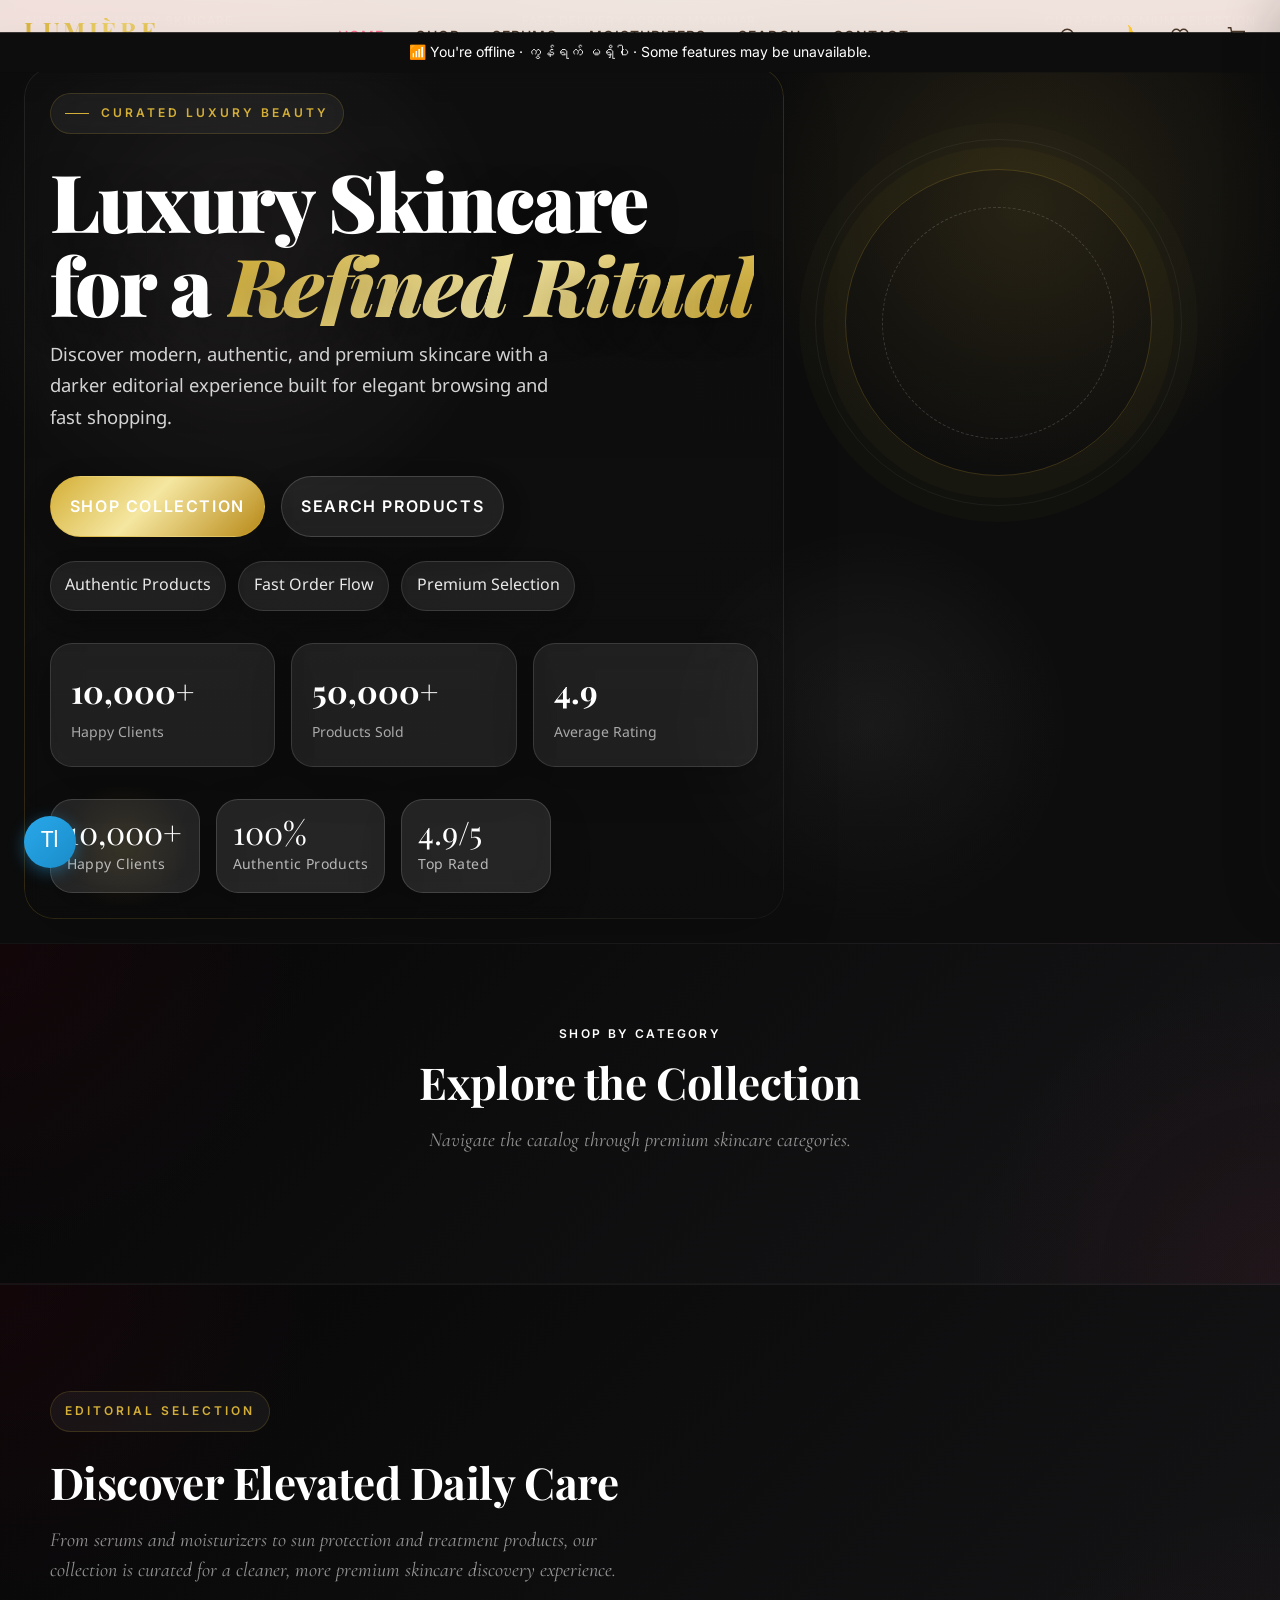
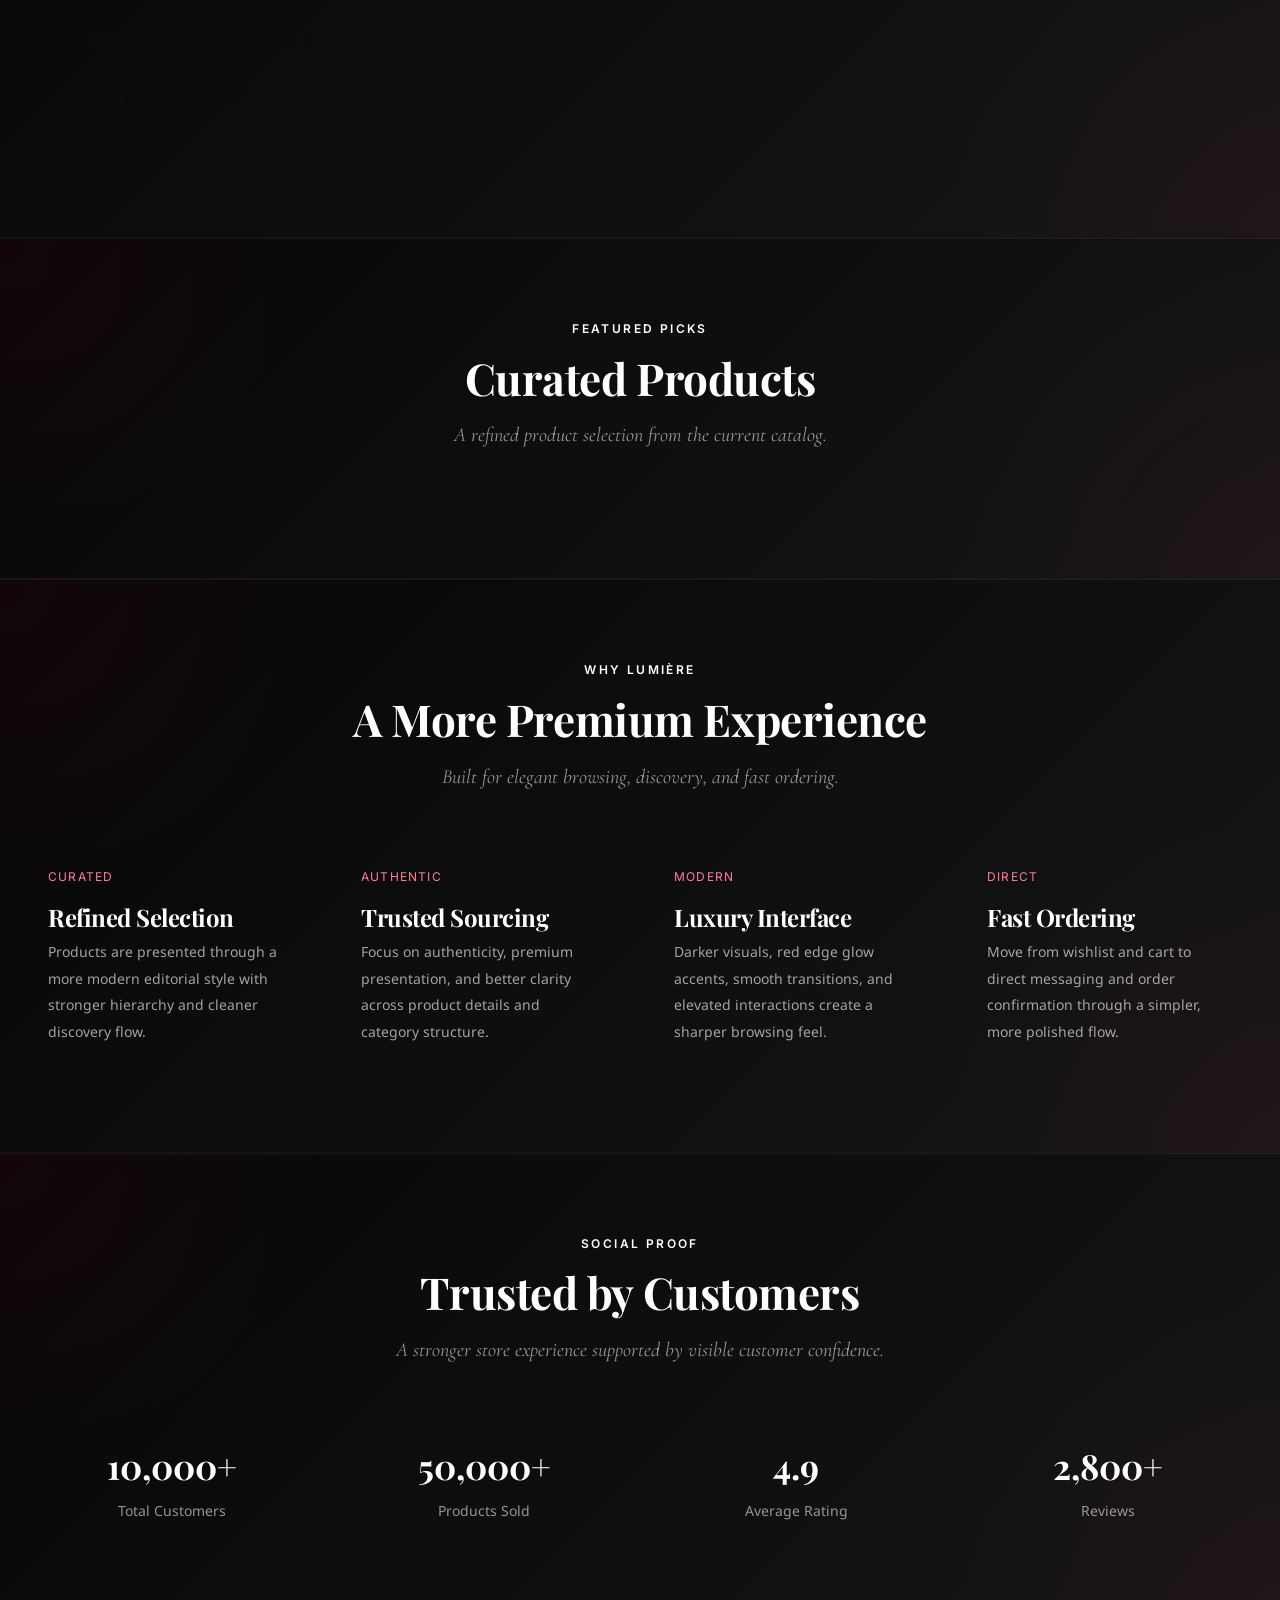
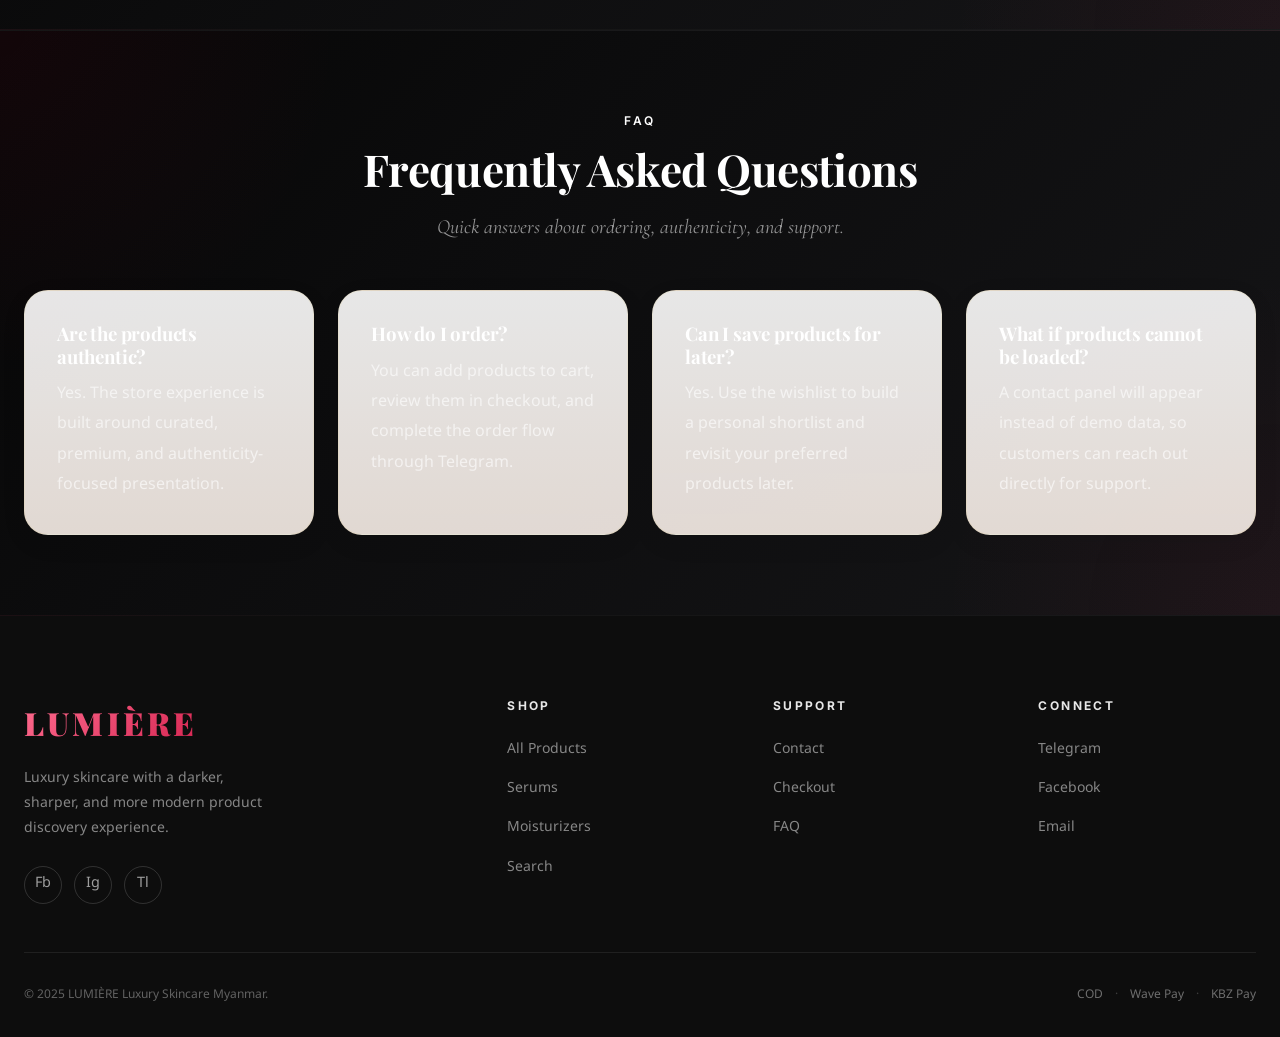
==== commit 1ca63560: "789" ====
--- a/index.html
+++ b/index.html
@@ -793,50 +793,64 @@
       }
 
       function waitForProducts() {
-        const cache = window._productsCache || [];
-        if (cache.length) {
-          buildCategories();
-          buildFeaturedProducts();
-          AppUtils?.initScrollReveal?.();
-          return;
-        }
-
-        if (window.ProductsSystem && window.ProductsSystem.isLoaded && window.ProductsSystem.isLoaded()) {
-          buildCategories();
-          buildFeaturedProducts();
-          AppUtils?.initScrollReveal?.();
-          return;
-        }
-
-        let tries = 0;
-        const timer = setInterval(() => {
-          tries++;
-          const pool = window._productsCache || [];
-          const loaded = window.ProductsSystem?.isLoaded?.();
-
-          if (pool.length) {
-            clearInterval(timer);
-            buildCategories();
-            buildFeaturedProducts();
-            AppUtils?.initScrollReveal?.();
-            return;
-          }
-
-          if (loaded && !pool.length) {
-            clearInterval(timer);
-            showLoadError();
-            return;
-          }
-
-          if (tries >= 20) {
-            clearInterval(timer);
-            showLoadError();
-          }
-        }, 400);
-      }
-
-      waitForProducts();
-    });
+  let finished = false;
+
+  function success() {
+    if (finished) return;
+    finished = true;
+    buildCategories();
+    buildFeaturedProducts();
+    AppUtils?.initScrollReveal?.();
+  }
+
+  function fail(reason = '') {
+    if (finished) return;
+    finished = true;
+    console.warn('[Home] Product load failed:', reason);
+    showLoadError();
+  }
+
+  const readyNow = window._productsCache || [];
+  if (readyNow.length) {
+    success();
+    return;
+  }
+
+  document.addEventListener('products:loaded-gviz', () => {
+    const pool = window._productsCache || [];
+    if (pool.length) success();
+    else fail('GViz loaded but empty');
+  }, { once: true });
+
+  document.addEventListener('products:load-error', (e) => {
+    fail(e?.detail?.reason || 'unknown');
+  }, { once: true });
+
+  let tries = 0;
+  const timer = setInterval(() => {
+    tries++;
+    const pool = window._productsCache || [];
+    const loaded = window.ProductsSystem?.isLoaded?.();
+
+    if (pool.length) {
+      clearInterval(timer);
+      success();
+      return;
+    }
+
+    if (loaded && !pool.length) {
+      clearInterval(timer);
+      fail('Loaded with empty cache');
+      return;
+    }
+
+    if (tries >= 40) {
+      clearInterval(timer);
+      fail('Timeout');
+    }
+  }, 500);
+}
+
   </script>
 </body>
 </html>
